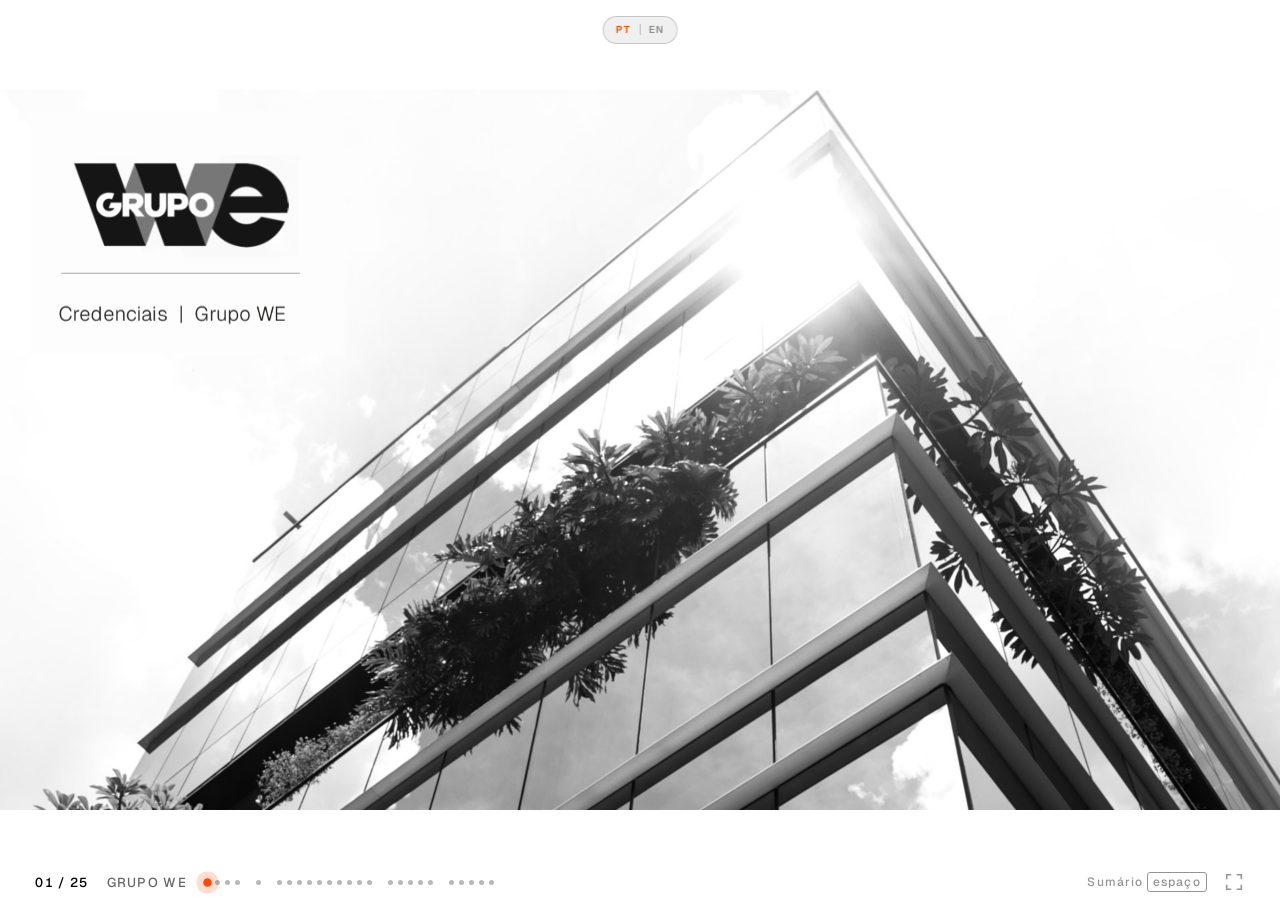
==== index.html @ 8983448e "Corrige o travamento no iPhone: memória de imagem decodificada "Um problema ocorreu repetidamente" é" ====
<!DOCTYPE html>
<html lang="pt-BR">
<head>
<meta charset="utf-8">
<meta name="viewport" content="width=device-width,initial-scale=1">
<title>WT.AG — Credenciais 2026</title>
<meta name="description" content="Credenciais WT.AG 2026 — Social First Agency. Apresentação de slides.">
<link rel="stylesheet" href="css/deck.css?v=126">
</head>
<body>

<div id="viewport">
<div id="fundo" aria-hidden="true"></div>
<div id="stage">

<!-- ══════════════════════════════════════════════════════════════════════════
     ATO 1 · GRUPO WE
     ══════════════════════════════════════════════════════════════════════ -->

<!-- 01 ─ Capa Grupo WE -->
<section class="slide" data-ato="we" data-tom="claro" data-fundo="#FFFFFF" data-titulo="Capa · Grupo WE">
  <div class="abs l-visual" style="inset:0;overflow:hidden" data-enter="iris" data-delay="0">
    <img class="we-foto" src="assets/img/we/we-capa-fachada.jpg" alt="Fachada do edifício do Grupo WE" data-kb data-delay="0">
  </div>
  <div class="abs l-marcas we-capa__logo" data-enter="fade" data-delay="260">
    <img src="assets/logo/grupo-we-claro.png" alt="Grupo WE">
  </div>
  <div class="abs l-marcas we-capa__rule" data-enter="scaleX" data-delay="344"></div>
  <div class="abs l-marcas we-capa__card" data-enter="up" data-delay="403"><span>Credenciais&nbsp;&nbsp;|&nbsp;&nbsp;Grupo WE</span></div>
</section>

<!-- 02 ─ 100% nacional e independente -->
<section class="slide bg-preto sobre-escuro" data-ato="we" data-tom="escuro" data-fundo="#0A0A0A" data-titulo="100% nacional e independente">
  <div class="abs l-visual we-02__foto" data-enter="clip" data-delay="25" data-paralaxe="12">
    <div class="px"><img data-lazy="assets/img/we/we-02-foto.jpg" alt="Fachada em vidro refletindo nuvens"></div>
  </div>
  <div class="l-marcas we-marca" style="left:34px;top:33px;color:rgba(247,249,234,.62)" data-enter="fade" data-delay="101">Grupo WE&nbsp;·&nbsp;2026</div>
  <div class="l-marcas we-marca" style="left:34px;bottom:42px;color:rgba(247,249,234,.5)" data-enter="fade" data-delay="496">Credenciais</div>
  <div class="abs l-chamada we-02__txt blk" style="--x:1059px;--cap:276px;--fs:83px;--lh:1.18" data-stagger="70" data-delay="260">
    <p class="rl-alvo">Somos um dos</p>
    <p class="rl-alvo">maiores grupos</p>
    <p class="rl-alvo">de comunicação</p>
    <p class="rl-alvo is-forte">100% nacional</p>
    <p class="rl-alvo is-forte">e independente.</p>
  </div>
  <div class="l-marcas we-logo-sm" data-enter="fade" data-delay="496"><img data-lazy="assets/logo/grupo-we-negativo.png" alt="Grupo WE"></div>
</section>

<!-- 03 ─ Números do Grupo -->
<section class="slide bg-preto we-03" data-ato="we" data-tom="claro" data-fundo="#FDFDFB" data-titulo="Números do Grupo">
  <img class="we-foto l-fundo" data-lazy="assets/img/we/we-forro-luz.jpg" alt="Forro iluminado do escritório" data-kb data-delay="0">
  <div class="abs l-visual we-faixa" data-enter="clip-up" data-delay="76"></div>

  <!-- bloco 1 · +1.3 BI  (números em bold, corpo reduzido, blocos mais afastados) -->
  <div class="bloco l-apoio" style="left:72px;top:calc(618px - 0.145*90px);font-family:var(--font-sans);font-weight:300;font-size:90px;line-height:1" data-enter="fade" data-delay="294">+</div>
  <div class="bloco l-apoio" style="left:138px;top:calc(590.5px - 0.145*176px);display:flex;align-items:baseline;gap:40px" data-enter="up" data-delay="311">
    <span class="we-num" style="font-family:var(--font-sans);font-weight:700;font-size:176px;line-height:1" data-count-to="1.3" data-count-dec="1" data-count-dur="1100" data-delay="319">0,0</span>
    <span class="we-num" style="font-family:var(--font-sans);font-weight:700;font-size:176px;line-height:1">BI</span>
  </div>
  <div class="bloco l-apoio rot blk" style="--x:76px;--cap:794.5px;--fs:48.8px;--lh:0.94" data-enter="up" data-delay="428">
    em movimentação<br>de <b>mídia*</b>
  </div>
  <div class="bloco l-apoio we-nota" style="left:76px;top:894px" data-enter="fade" data-delay="554">*Fonte: Kantar Ibope</div>

  <div class="abs l-apoio we-div-v" style="left:692px;top:510.9px;height:408px" data-enter="scaleY" data-delay="370"></div>

  <!-- bloco 2 · +450 -->
  <div class="bloco l-apoio" style="left:794px;top:calc(600px - 0.145*176px)" data-enter="up" data-delay="378">
    <span class="we-num" style="font-family:var(--font-sans);font-weight:700;font-size:176px;line-height:1"
          data-count-to="450" data-count-pre="+" data-count-dur="1200" data-delay="386">+0</span>
  </div>
  <div class="bloco l-apoio rot blk" style="--x:798px;--cap:807px;--fs:48px;--lh:1.02" data-enter="up" data-delay="470">
    profissionais<br>integrados
  </div>

  <div class="abs l-apoio we-div-v" style="left:1353px;top:546px;height:408px" data-enter="scaleY" data-delay="420">
  </div>

  <!-- bloco 3 · 5 empresas / +45 clientes -->
  <div class="bloco l-apoio" style="left:1455px;top:calc(609px - 0.145*100px);display:flex;align-items:baseline;gap:24px" data-enter="up" data-delay="454">
    <span class="we-num" style="font-family:var(--font-sans);font-weight:700;font-size:100px;line-height:1" data-count-to="5" data-count-dur="800" data-delay="462">0</span>
    <span class="rot" style="font-size:52px">empresas</span>
  </div>
  <div class="abs l-apoio we-div-h" style="left:1451px;top:737.1px;width:396px" data-enter="scaleX" data-delay="504"></div>
  <div class="bloco l-apoio" style="left:1455px;top:calc(827.5px - 0.145*100px);display:flex;align-items:baseline;gap:16px" data-enter="up" data-delay="529">
    <span style="font-family:var(--font-sans);font-weight:300;font-size:62px;line-height:1;color:#2b2b2b">+</span>
    <span class="we-num" style="font-family:var(--font-sans);font-weight:700;font-size:100px;line-height:1" data-count-to="45" data-count-dur="900" data-delay="538">0</span>
    <span class="rot" style="font-size:52px">clientes</span>
  </div>

  <div class="l-marcas we-marca" style="left:72px;bottom:44px;color:rgba(0,0,0,.55)" data-enter="fade" data-delay="596">Credenciais</div>
  <div class="l-marcas we-marca" style="left:34px;top:33px;color:rgba(247,249,234,.7)" data-enter="fade" data-delay="101">Grupo WE&nbsp;·&nbsp;2026</div>
  <div class="l-marcas we-logo-sm" style="right:62px;bottom:42px" data-enter="fade" data-delay="596"><img data-lazy="assets/logo/grupo-we-claro.png" alt="Grupo WE"></div>
</section>

<!-- 04 ─ Principais Clientes -->
<section data-oculto class="slide bg-preto sobre-escuro" data-ato="we" data-tom="escuro" data-fundo="#050505" data-titulo="Principais Clientes">
  <img class="we-foto l-fundo" data-lazy="assets/img/we/we-lobby.jpg" alt="Lobby com luminárias suspensas" data-kb data-delay="0">
  <div class="abs l-visual we-mural" data-enter="clip-up" data-delay="67"></div>
  <div class="we-04__head l-apoio" data-enter="fade" data-delay="235"><span>Principais Clientes</span></div>
  <div class="we-04__rule l-apoio" style="left:586px;width:238px" data-enter="scaleX" data-delay="269"></div>
  <div class="we-04__rule l-apoio" style="left:1094px;width:238px" data-enter="scaleX" data-delay="269"></div>

  <div class="abs l-apoio" style="left:0;top:0;width:1920px;height:1080px;--realce:1.14;--recuo:.93" data-stagger="42" data-delay="311" data-foco>
    <div data-foco-item class="we-logo-cli" style="left:122.5px;top:587.0px;width:144px;height:102px"><img data-lazy="assets/img/logos-we/byd.png" alt="BYD"></div>
    <div data-foco-item class="we-logo-cli" style="left:328.5px;top:587.5px;width:136px;height:102px"><img data-lazy="assets/img/logos-we/cacau-show.png" alt="Cacau Show"></div>
    <div data-foco-item class="we-logo-cli" style="left:527.6px;top:587.5px;width:112px;height:102px"><img data-lazy="assets/img/logos-we/ems.png" alt="EMS"></div>
    <div data-foco-item class="we-logo-cli" style="left:702.6px;top:585.0px;width:182px;height:102px"><img data-lazy="assets/img/logos-we/shopee.png" alt="Shopee"></div>
    <div data-foco-item class="we-logo-cli" style="left:947.7px;top:580.0px;width:220px;height:102px"><img data-lazy="assets/img/logos-we/cinemark.png" alt="Cinemark"></div>
    <div data-foco-item class="we-logo-cli" style="left:1240.7px;top:616.8px;width:97.7px;height:52.0px"><img data-lazy="assets/img/logos-we/keeta.png" alt="Keeta"></div>
    <div data-foco-item class="we-logo-cli" style="left:1410.5px;top:585.0px;width:142px;height:102px"><img data-lazy="assets/img/logos-we/haier.png" alt="Haier"></div>
    <div data-foco-item class="we-logo-cli" style="left:1614.5px;top:574.0px;width:182px;height:102px"><img data-lazy="assets/img/logos-we/magalu.png" alt="Magalu"></div>
    <div data-foco-item class="we-logo-cli" style="left:108.5px;top:735.1px;width:234px;height:92px"><img data-lazy="assets/img/logos-we/denza.png" alt="Denza"></div>
    <div data-foco-item class="we-logo-cli" style="left:406.3px;top:735.9px;width:136px;height:92px"><img data-lazy="assets/img/logos-we/novibet.png" alt="Novibet"></div>
    <div data-foco-item class="we-logo-cli" style="left:604.1px;top:736.1px;width:158px;height:92px"><img data-lazy="assets/img/logos-we/o-boticario.png" alt="O Boticário"></div>
    <div data-foco-item class="we-logo-cli" style="left:826.4px;top:740.6px;width:124px;height:92px"><img data-lazy="assets/img/logos-we/eudora.png" alt="Eudora"></div>
    <div data-foco-item class="we-logo-cli" style="left:1013.1px;top:734.1px;width:218px;height:92px"><img data-lazy="assets/img/logos-we/qi-tech.png" alt="QI Tech"></div>
    <div data-foco-item class="we-logo-cli" style="left:1294.4px;top:742.1px;width:136px;height:92px"><img data-lazy="assets/img/logos-we/jovi.png" alt="JOVI"></div>
    <div data-foco-item class="we-logo-cli" style="left:1492.7px;top:740.9px;width:146px;height:92px"><img data-lazy="assets/img/logos-we/grupo-petropolis.png" alt="Grupo Petrópolis"></div>
    <div data-foco-item class="we-logo-cli" style="left:1700.5px;top:739.9px;width:110px;height:92px"><img data-lazy="assets/img/logos-we/bridgestone.png" alt="Bridgestone"></div>
    <div data-foco-item class="we-logo-cli" style="left:106.2px;top:866.0px;width:174px;height:92px"><img data-lazy="assets/img/logos-we/sao-judas.png" alt="São Judas"></div>
    <div data-foco-item class="we-logo-cli" style="left:341.3px;top:867.5px;width:176px;height:92px"><img data-lazy="assets/img/logos-we/inspirali.png" alt="Inspirali"></div>
    <div data-foco-item class="we-logo-cli" style="left:575.4px;top:865.0px;width:168px;height:92px"><img data-lazy="assets/img/logos-we/smart-fit.png" alt="Smart Fit"></div>
    <div data-foco-item class="we-logo-cli" style="left:802.9px;top:867.2px;width:102px;height:92px"><img data-lazy="assets/img/logos-we/mcdonalds.png" alt="McDonald's"></div>
    <div data-foco-item class="we-logo-cli" style="left:965.0px;top:868.2px;width:158px;height:92px"><img data-lazy="assets/img/logos-we/midway.png" alt="Midway"></div>
    <div data-foco-item class="we-logo-cli" style="left:1182.6px;top:866.0px;width:76px;height:92px"><img data-lazy="assets/img/logos-we/sbt.png" alt="SBT"></div>
    <div data-foco-item class="we-logo-cli" style="left:1319.6px;top:866.0px;width:132px;height:92px"><img data-lazy="assets/img/logos-we/vbet.png" alt="vbet"></div>
    <div data-foco-item class="we-logo-cli" style="left:1513.2px;top:863.0px;width:158px;height:92px"><img data-lazy="assets/img/logos-we/brasilux.png" alt="Brasilux"></div>
    <div data-foco-item class="we-logo-cli" style="left:1734.2px;top:867.8px;width:80px;height:92px"><img data-lazy="assets/img/logos-we/calvin-klein.png" alt="Calvin Klein"></div>
  </div>

  <div class="l-marcas we-marca" style="left:34px;top:33px;color:rgba(247,249,234,.7)" data-enter="fade" data-delay="101">Grupo WE&nbsp;·&nbsp;2026</div>
  <div class="l-marcas we-marca" style="left:74px;bottom:50px;color:rgba(247,249,234,.55)" data-enter="fade" data-delay="630">Credenciais</div>
  <div class="l-marcas we-logo-sm" style="right:60px;bottom:44px;width:62px;height:26px" data-enter="fade" data-delay="630"><img data-lazy="assets/logo/grupo-we-negativo.png" alt="Grupo WE"></div>
</section>

<!-- 05 ─ Hub de Soluções -->
<section class="slide bg-preto sobre-escuro" data-ato="we" data-tom="escuro" data-fundo="#000000" data-titulo="Hub de Soluções">
  <div class="abs l-fundo" style="inset:0;overflow:hidden">
    <img class="we-foto we-hub-art" data-lazy="assets/img/we/we-hub-radial.png" alt="Diagrama radial das soluções do Grupo WE" data-enter="fade" data-delay="0">
  </div>
  <div class="abs l-visual we-05__col" data-enter="clip-up" data-delay="109"></div>
  <div class="abs l-chamada" style="left:0;top:0;width:1920px;height:1080px" data-stagger="80" data-delay="235">
    <div class="we-05__col_t t rl-alvo" data-enter="up" style="position:absolute;left:125.7px;top:calc(303px - 0.145*44.3px);font-family:var(--font-sans);font-weight:500;font-size:44.3px;line-height:1;color:#fff">Somos um hub</div>
    <div class="rl-alvo" data-enter="up" style="position:absolute;left:125.7px;top:calc(361px - 0.145*44.3px);font-family:var(--font-sans);font-weight:500;font-size:44.3px;line-height:1;color:#fff">de soluções</div>
    <div class="rl-alvo" data-enter="up" style="position:absolute;left:125.7px;top:calc(420px - 0.145*44.3px);font-family:var(--font-sans);font-weight:500;font-size:44.3px;line-height:1;color:#fff">de comunicação.</div>
  </div>
  <div class="abs l-apoio" style="left:122px;top:502px;width:310px;height:1.2px;background:rgba(255,255,255,.3);transform-origin:left" data-enter="scaleX" data-delay="344"></div>
  <div class="abs l-apoio" style="left:128px;top:calc(551px - 0.145*24px);font-family:var(--font-sans);font-weight:300;font-size:24px;line-height:1.33;color:rgba(255,255,255,.86)" data-enter="up" data-delay="378">
    Não importa o porte,<br>o desafio ou o momento<br>– temos a solução certa<br>para cada cliente.
  </div>
  <div class="abs l-apoio" style="left:128px;top:calc(713px - 0.145*22px);font-family:var(--font-sans);font-weight:300;font-size:22px;line-height:1.36;color:rgba(255,255,255,.86)" data-enter="up" data-delay="428">
    Para cada tamanho, um modelo.<br>Para cada desafio, uma resposta.
  </div>
  <div class="l-marcas we-marca" style="left:34px;top:33px;color:rgba(247,249,234,.7)" data-enter="fade" data-delay="101">Grupo WE&nbsp;·&nbsp;2026</div>
  <div class="l-marcas we-marca" style="left:34px;bottom:42px;color:rgba(247,249,234,.55)" data-enter="fade" data-delay="496">Credenciais</div>
  <div class="l-marcas we-logo-sm" style="right:60px;bottom:42px" data-enter="fade" data-delay="496"><img data-lazy="assets/logo/grupo-we-negativo.png" alt="Grupo WE"></div>
</section>

<!-- ══════════════════════════════════════════════════════════════════════════
     ATO 2 · TRANSIÇÃO
     ══════════════════════════════════════════════════════════════════════ -->

<!-- 06 ─ Abertura WT.AG · wordmark em loop (roleta → logotipo → loop) -->
<section class="slide s06" data-ato="trans" data-tom="escuro" data-titulo="Abertura WT.AG" data-wordmark-loop="1">
  <div class="s06__word" aria-label="WT.AG"><span class="s06__wt">WT.</span><span class="s06__var"></span></div>
  <!-- Logotipo oficial em vetor, em três faixas que sobem em cascata.
       Cada faixa é um SVG SEPARADO com o MESMO viewBox do logotipo completo,
       contendo só os seus glifos (WT. / A / G). Assim não existe nenhum corte
       vertical: antes, as faixas eram recortes com clip-path de uma única
       imagem e o corte caía dentro da tinta (a barra do T avança até x=319,23 e
       o pé do A começa em x=317,02), o que produzia o vazamento e o "pulo" nas
       laterais das letras. Sem recorte, não há emenda nem antialiasing na borda. -->
  <div class="s06__logo" role="img" aria-label="WT.AG">
    <img class="lgc" style="--d:0ms"   src="assets/logo/wtag-branco-g1.svg" alt="">
    <img class="lgc" style="--d:110ms" src="assets/logo/wtag-branco-g2.svg" alt="">
    <img class="lgc" style="--d:220ms" src="assets/logo/wtag-branco-g3.svg" alt="">
  </div>
  <div class="s06__desc" data-enter="fade" data-delay="50">Transformamos marcas<br>em protagonistas<br>da cultura digital</div>
</section>

<!-- ══════════════════════════════════════════════════════════════════════════
     ATO 3 · WT.AG · SOCIAL FIRST AGENCY
     ══════════════════════════════════════════════════════════════════════ -->

<!-- 07 ─ Social First Agency -->
<section class="slide bg-laranja sobre-laranja" data-ato="wtag" data-tom="laranja" data-titulo="Social First Agency">
  <!-- Marcação 2 da revisão · remontado fiel ao print de referência.
       Mudou a quebra: era SOCIAL / FIRST / AGENCY em três linhas alinhadas à
       esquerda; virou "SOCIAL FIRST" numa linha só, ocupando a largura inteira,
       e "AGENCY" na segunda, recuada.

       O corpo (423px) não foi estimado a olho: é o que faz "SOCIAL FIRST" medir
       exatamente 1824px (de x=48 a x=1872), a única âncora inequívoca do print.
       Medido na métrica da fonte — "SOCIAL FIRST" ocupa 4,313× o corpo. Daí sai
       altura de maiúscula 300 e AGENCY com 1089 de largura.
       Fecho de AGENCY em x=1490, encostando no texto de apoio (1493), como no
       print. Vertical: 44→344 e 372→672, entrelinha de 28px.
       Traçado reforçado por escada--forte (0,018em = 7,6px neste corpo). -->
  <div class="escada display escada--forte l-chamada" data-stagger="90" data-delay="134">
    <span class="ln" style="--x:48px;--cap:44px;--fs:423px;color:var(--preto-wt)">SOCIAL FIRST</span>
    <span class="ln" style="--x:401px;--cap:372px;--fs:423px;color:var(--preto-wt)">AGENCY</span>
  </div>
  <div class="abs l-apoio s07__desc blk" style="--x:1493px;--cap:600px;--fs:20.5px;--lh:1.27" data-enter="kicker" data-delay="319">TRANSFORMANDO MARCAS<br>EM PROTAGONISTAS DA<br>CULTURA DIGITAL</div>
  <div class="marca marca--bl marca--sm l-marcas" data-enter="fade" data-delay="50">Credenciais</div>
  <!-- no print o "2026" está centrado no rodapé, não junto do logo -->
  <div class="marca l-marcas marca--sm" style="left:50%;transform:translateX(-50%);bottom:35.8px" data-enter="fade" data-delay="50">2026</div>
  <div class="marca-logo l-marcas" data-enter="fade" data-delay="76"><img src="assets/logo/wtag-preto.svg" alt="WT.AG"></div>
</section>

<!-- 08 ─ O Consumidor Mudou -->
<section class="slide bg-preto sobre-escuro" data-ato="wtag" data-tom="escuro" data-titulo="O Consumidor Mudou">
  <div class="marca marca--tl l-marcas" data-enter="fade" data-delay="0">Credenciais</div>
  <div class="marca marca--tr l-marcas" data-enter="fade" data-delay="0">2026</div>

  <div class="abs l-visual s08__foto" data-enter="clip" data-delay="92" data-paralaxe="14">
    <div class="px"><img data-lazy="assets/img/s08-galeria.jpg" alt="Pessoa em movimento numa galeria de arte" data-kb data-delay="92"></div>
  </div>
  <div class="abs l-kicker s08__kicker blk" style="--x:187.4px;--cap:138.5px;--fs:55px;--lh:1.218" data-enter="kicker" data-delay="378">PORQUE<br>EXISTIMOS?</div>

  <div class="escada sans l-chamada" data-stagger="70" data-delay="454">
    <span class="ln" data-en-txt="THE CON" data-en-x="928.7px" data-en-fs="151.0px" style="--x:928.7px;--cap:488px;--fs:151px">O CON</span>
    <span class="ln" data-en-txt="SUMER" data-en-x="1045.2px" data-en-fs="151.0px" style="--x:1045.2px;--cap:608.5px;--fs:151px">SUMIDOR</span>
    <span class="ln" data-en-txt="CHANGED" data-en-x="929.0px" data-en-fs="151.0px" style="--x:929px;--cap:734px;--fs:151px">MUDOU</span>
  </div>

  <div class="abs l-apoio" style="left:0;top:0;width:1920px;height:1080px" data-stagger="90" data-delay="655">
    <div class="rodape-rot" data-enter="up" style="left:191.9px">Velocidade</div>
    <div class="rodape-div" data-enter="scaleY" style="left:573.8px"></div>
    <div class="rodape-rot" data-enter="up" style="left:796px">Influência Social</div>
    <div class="rodape-div" data-enter="scaleY" style="left:1328.5px"></div>
    <div class="rodape-rot" data-enter="up" style="left:1498px">Cultura Digital</div>
  </div>
  <div class="marca-logo l-marcas" data-enter="fade" data-delay="756"><img src="assets/logo/wtag-branco.svg" alt="WT.AG"></div>
</section>

<!-- 09 ─ As Marcas Precisam Ser -->
<section class="slide bg-preto sobre-escuro" data-ato="wtag" data-tom="escuro" data-titulo="As Marcas Precisam Ser">
  <div class="marca marca--tl l-marcas" data-enter="fade" data-delay="0">Credenciais</div>
  <div class="marca marca--tr l-marcas" data-enter="fade" data-delay="0">2026</div>

  <div class="degrade l-visual s09__grad" data-enter="clip-up" data-delay="84">
    <img class="degrade__base" data-lazy="assets/img/s09-degrade-organico.jpg" alt="">
    <div class="degrade__blob"></div>
    <div class="degrade__blob degrade__blob--b"></div>
  </div>

  <div class="escada sans l-chamada" data-stagger="72" data-delay="344">
    <span class="ln" data-en-txt="BRANDS" data-en-x="153.9px" data-en-fs="178.0px" style="--x:153.9px;--cap:297px;--fs:178px">AS</span>
    <span class="ln" data-en-txt="NEED" data-en-x="154.0px" data-en-fs="178.0px" style="--x:154px;--cap:443px;--fs:178px">MARCAS</span>
    <span class="ln" data-en-txt="TO" data-en-x="154.0px" data-en-fs="178.0px" style="--x:154px;--cap:588.5px;--fs:178px">PRECISAM</span>
    <span class="ln" data-en-txt="BE" data-en-x="385.0px" data-en-fs="178.0px" style="--x:760.7px;--cap:734px;--fs:178px">SER</span>
  </div>

  <div class="abs l-apoio s09__lista" style="left:0;top:0;width:1920px;height:1080px" data-stagger="90" data-delay="596">
    <div class="blk" data-enter="up" style="--x:1435.1px;--cap:769.5px;--fs:42px;--lh:1">Relevantes</div>
    <div class="s09__rule" data-enter="scaleX" style="top:815.1px"></div>
    <div class="blk" data-enter="up" style="--x:1435.1px;--cap:829.5px;--fs:42px;--lh:1">Ágeis</div>
    <div class="s09__rule" data-enter="scaleX" style="top:875.4px"></div>
    <div class="blk" data-enter="up" style="--x:1435.1px;--cap:888.5px;--fs:42px;--lh:1">Conectadas</div>
  </div>
  <div class="marca-logo l-marcas" data-enter="fade" data-delay="714"><img src="assets/logo/wtag-branco.svg" alt="WT.AG"></div>
</section>

<!-- 10 ─ Unir Criatividade, Dados e Influência -->
<section class="slide bg-laranja sobre-laranja" data-ato="wtag" data-tom="laranja" data-titulo="Unir Criatividade, Dados e Influência">
  <div class="marca marca--tl l-marcas" data-enter="fade" data-delay="0">Credenciais</div>
  <div class="marca marca--tr l-marcas" data-enter="fade" data-delay="0">2026</div>
  <div class="abs l-kicker s10__kicker blk blk--nowrap" style="--x:186px;--cap:148.5px;--fs:30px;--lh:1" data-enter="kicker" data-delay="109">Nosso papel:</div>

  <!-- Ao remover a foto (A3) ficou à vista o mesmo defeito do slide 07: em 308px a
       linha "INFLUÊNCIA" descia até y=1057, por cima do rodapé (que começa em
       1011). Agora 274px ocupando 72→987.
       As entrelinhas não são iguais de propósito: o circunflexo do "Ê" sobe
       0,179em acima da altura de maiúscula (medido na fonte, não estimado), então
       a entrelinha antes de INFLUÊNCIA é 0,24em (65,8px) e as outras 0,13em
       (35,6px) — sobram 17px entre o acento e o "DADOS E". Era esse o motivo do
       69px solto que existia no original.
       escada--forte para casar o peso com o slide 07. -->
  <div class="escada display escada--forte l-chamada" data-stagger="80" data-delay="176">
    <span class="ln" data-en-txt="UNITING" data-en-x="372.0px" data-en-fs="274.0px" style="--x:423.9px;--cap:72px;--fs:274px;color:var(--preto-wt)">UNIR</span>
    <span class="ln" data-en-txt="CREATIVITY," data-en-x="292.2px" data-en-fs="274.0px" style="--x:206.8px;--cap:302.1px;--fs:274px;color:var(--preto-wt)">CRIATIVIDADE</span>
    <span class="ln" data-en-txt="DATA AND" data-en-x="141.9px" data-en-fs="274.0px" style="--x:185.6px;--cap:532.2px;--fs:274px;color:var(--preto-wt)">DADOS E</span>
    <span class="ln" data-en-txt="INFLUENCE" data-en-x="356.7px" data-en-fs="274.0px" style="--x:321.1px;--cap:792.5px;--fs:274px;color:var(--preto-wt)">INFLUÊNCIA</span>
  </div>

  <!-- A3 · foto removida (ajuste V2 — PDF p2): o slide fica só tipografia sobre laranja -->
  <div class="marca l-marcas marca--sm" style="left:35.4px;bottom:35.8px" data-enter="fade" data-delay="0">Credenciais</div>
  <div class="marca-logo l-marcas" data-enter="fade" data-delay="521"><img src="assets/logo/wtag-preto.svg" alt="WT.AG"></div>
</section>

<!-- 11 ─ Metodologia Social Branding -->
<!-- Layout 11-B · 100% centralizado.
     Histórico: a marcação 15 ("deixe 100% centralizado") foi feita sobre a
     variante 11-B no arquivo de revisão. O "parece bagunçado" que vinha depois
     era sobre a MISTURA que eu havia posto no deck — lettering centralizado com
     o apoio jogado em x920, assimétrico — e não sobre o 11-B.
     Esta versão não tem foto: a 11-B que foi aprovada era lettering centrado +
     apoio centrado abaixo. Se a foto tiver de voltar, o vão livre é 838→876.
     As alternativas C, D, E e F seguem no index_review.html. -->
<section class="slide bg-creme sobre-claro" data-ato="wtag" data-tom="claro" data-titulo="Metodologia Social Branding">
  <div class="marca marca--tl l-marcas" data-enter="fade" data-delay="0">Credenciais</div>
  <div class="marca marca--tr l-marcas" data-enter="fade" data-delay="0">2026</div>

  <!-- A19 · escolhido na revisão de 12/08 (marcações 16 e 21): a variante 11-D
       passa a ser o slide oficial.

       A causa da bagunça é o número de linhas: quatro linhas de larguras muito
       diferentes criam um rag irregular. Aqui a frase quebra em DUAS, e o corpo
       (205,2px) é o que faz a linha longa medir exatamente 1776 — de margem a
       margem, 72 de cada lado. O corpo saiu da métrica, não do olho: a fonte
       mede 8,653px de largura por px de corpo nessa frase, então 1776/8,653.
       Em 207 (como estava na variante) a linha media 1791 e furava a margem
       direita em 12px.
       Com o bloco de texto resolvido em cima, a foto ganha uma faixa larga própria
       embaixo, atravessando o slide, sem disputar lugar com letra nenhuma. -->
  <div class="escada display escada--forte l-chamada" data-stagger="90" data-delay="101">
    <span class="ln" data-en-txt="WITH OUR SOCIAL BRANDING" data-en-x="72.0px" data-en-fs="193.0px" style="--x:72px;--cap:150px;--fs:205.2px;color:var(--preto-wt)">COM NOSSA METODOLOGIA</span>
    <span class="ln" data-en-txt="METHODOLOGY" data-en-x="72.0px" data-en-fs="193.0px" data-en-cap="319.3px" style="--x:72px;--cap:330px;--fs:205.2px;color:var(--preto-wt)">SOCIAL BRANDING</span>
  </div>

  <!-- faixa de foto: 72→1848 · y 540→860 -->
  <div class="abs s11__foto" data-enter="pop" data-delay="370" data-paralaxe="12"
       style="left:72px;top:540px;width:1776px;height:320px">
      <div class="px"><img data-lazy="assets/img/s11-brainstorm.jpg" alt="Sessão de brainstorm com post-its" data-kb data-delay="370"></div>
  </div>

  <div class="abs l-apoio blk" style="--x:72px;--cap:920px;--fs:19.3px;--lh:1.42;width:1100px;
       font-family:var(--font-sans);font-weight:400;letter-spacing:.02em;
       text-transform:uppercase;color:var(--preto-wt);text-wrap:balance"
       data-enter="up" data-delay="470">Conectamos marcas, pessoas e cultura através de um <i>framework</i> em 8 etapas que gera resultados consistentes numa comunicação 360º que inicia pelas redes sociais.</div>
  <div class="marca-logo l-marcas" data-enter="fade" data-delay="546"><img src="assets/logo/wtag-preto.svg" alt="WT.AG"></div>
</section>

<!-- 12 ─ Framework em 8 Etapas -->
<section class="slide bg-creme sobre-claro" data-ato="wtag" data-tom="claro" data-titulo="Framework em 8 Etapas">
  <div class="marca marca--tl l-marcas" data-enter="fade" data-delay="0">Credenciais</div>
  <div class="marca marca--tr l-marcas" data-enter="fade" data-delay="0">2026</div>

  <div class="abs l-apoio" style="left:0;top:0;width:1920px;height:1080px" data-stagger="66" data-delay="92" data-foco>
    <div data-foco-item class="fw-card fw-card--preto fw-card--base" data-enter="pop" style="left:42.4px;top:101.4px">
      <div class="fw-card__win"><img data-lazy="assets/img/framework/etapa-01.jpg" alt=""></div>
      <div class="fw-card__body"><span class="fw-card__n">01</span><span class="fw-card__lb">Definição de<br>objetivos<br>estratégicos</span></div>
    </div>
    <div data-foco-item class="fw-card fw-card--laranja" data-enter="pop" style="left:510px;top:101.4px">
      <div class="fw-card__win"><img data-lazy="assets/img/framework/etapa-02.jpg" alt=""></div>
      <div class="fw-card__body"><span class="fw-card__n">02</span><span class="fw-card__lb">Seleção de<br>players<br>analisados</span></div>
    </div>
    <div data-foco-item class="fw-card fw-card--preto fw-card--base" data-enter="pop" style="left:977.6px;top:101.4px">
      <div class="fw-card__win"><img data-lazy="assets/img/framework/etapa-03.jpg" alt=""></div>
      <div class="fw-card__body"><span class="fw-card__n">03</span><span class="fw-card__lb">Definição de<br>redes a serem<br>analisadas</span></div>
    </div>
    <div data-foco-item class="fw-card fw-card--sage" data-enter="pop" style="left:1445.2px;top:101.4px">
      <div class="fw-card__win"><img data-lazy="assets/img/framework/etapa-04.jpg" alt=""></div>
      <div class="fw-card__body"><span class="fw-card__n">04</span><span class="fw-card__lb">Coleta de<br>dados em redes<br>sociais</span></div>
    </div>
    <div data-foco-item class="fw-card fw-card--laranja" data-enter="pop" style="left:37.8px;top:550px">
      <div class="fw-card__win"><img data-lazy="assets/img/framework/etapa-05.jpg" alt=""></div>
      <div class="fw-card__body"><span class="fw-card__n">05</span><span class="fw-card__lb">Análise<br>via IA</span></div>
    </div>
    <div data-foco-item class="fw-card fw-card--sage fw-card--base" data-enter="pop" style="left:510px;top:550px">
      <div class="fw-card__win"><img data-lazy="assets/img/framework/etapa-06.jpg" alt=""></div>
      <div class="fw-card__body"><span class="fw-card__n">06</span><span class="fw-card__lb">Modelagem via<br>I.A de territórios<br>e outros<br>formatos de<br>análise</span></div>
    </div>
    <div data-foco-item class="fw-card fw-card--preto" data-enter="pop" style="left:982.2px;top:550px">
      <div class="fw-card__win"><img data-lazy="assets/img/framework/etapa-07.jpg" alt=""></div>
      <div class="fw-card__body"><span class="fw-card__n">07</span><span class="fw-card__lb">Criação via I.A<br>de personas<br>(cenário atual).</span></div>
    </div>
    <div data-foco-item class="fw-card fw-card--laranja" data-enter="pop" style="left:1445.2px;top:550px">
      <div class="fw-card__win"><img data-lazy="assets/img/framework/etapa-08.jpg" alt=""></div>
      <div class="fw-card__body"><span class="fw-card__n">08</span><span class="fw-card__lb">Ajustes,<br>calibragens e<br>recomendações</span></div>
    </div>
  </div>
  <div class="marca-logo l-marcas" data-enter="fade" data-delay="378"><img src="assets/logo/wtag-preto.svg" alt="WT.AG"></div>
</section>

<!-- 13 ─ Persona e Matriz de Canais -->
<section class="slide bg-creme sobre-claro p13" data-ato="wtag" data-tom="claro" data-titulo="Persona e Matriz de Canais">
  <div class="marca marca--tl l-marcas" data-enter="fade" data-delay="0">Credenciais</div>
  <div class="marca marca--tr l-marcas" data-enter="fade" data-delay="0">2026</div>

  <!-- metade superior -->
  <div class="abs l-apoio" style="left:0;top:0;width:1920px;height:1080px" data-stagger="110" data-delay="84">
    <div data-enter="up" style="position:absolute;left:0;top:0;width:1920px;height:1080px">
      <div class="barra" style="left:37.8px;top:60.6px;width:740.1px;height:55.4px">Propósitos</div>
      <div class="pilula" style="left:37.8px;top:133px;width:234.6px;height:82.8px">Melhorar a Vida<br>das Pessoas</div>
      <div class="pilula" style="left:290.5px;top:133px;width:234.6px;height:82.8px">Criar Experiências<br>Inesquecíveis</div>
      <div class="pilula" style="left:543.2px;top:133px;width:234.6px;height:82.8px">Gerar Desejo e<br>Pertencimento</div>
      <div class="barra" style="left:37.8px;top:229.4px;width:740.1px;height:55.4px">Personalidade</div>
      <div class="pilula" style="left:37.8px;top:302.2px;width:234.6px;height:50.1px">Encantador</div>
      <div class="pilula" style="left:290.5px;top:302.2px;width:234.6px;height:50.1px">Inteligente</div>
      <div class="pilula" style="left:543.2px;top:302.2px;width:234.6px;height:50.1px">Inovador</div>
      <div class="barra" style="left:37.9px;top:366.4px;width:740.1px;height:55.4px">Tom</div>
      <div class="pilula" style="left:37.9px;top:437.8px;width:234.6px;height:50.1px">Casual</div>
      <div class="pilula" style="left:290.6px;top:437.8px;width:234.6px;height:50.1px">Cool</div>
      <div class="pilula" style="left:543.2px;top:439.2px;width:234.6px;height:50.1px">Sensível</div>
      <div class="barra" style="left:37.8px;top:506.8px;width:740.1px;height:55.4px">Emojis essenciais</div>
      <div class="painel" style="left:37.8px;top:573.5px;width:740.1px;height:112.4px">
        <div class="emojis" style="left:0;top:0;height:112.4px">🛍️ ✨ 👗 👜 🍀 😍 🥂 🍝 📸 🎶 📲 🗓️ 🎁 💚 ⚡ 📍 🔗</div>
      </div>
    </div>
    <div data-enter="up" style="position:absolute;left:0;top:0;width:1920px;height:1080px">
      <div class="barra" style="left:785.2px;top:60.6px;width:593.1px;height:55.4px">Territórios Instagram</div>
      <div class="painel" style="left:785.2px;top:129.1px;width:593.1px;height:556.8px">
        <img data-lazy="assets/img/s13-radar.png" alt="Gráfico radar de territórios no Instagram" style="object-fit:contain;padding:18px">
      </div>
    </div>
    <div data-enter="up" style="position:absolute;left:0;top:0;width:1920px;height:1080px">
      <div class="barra" style="left:1392.6px;top:60.6px;width:489.5px;height:55.4px">Persona</div>
      <div class="painel" style="left:1392.7px;top:126.7px;width:489.5px;height:556.8px">
        <img data-lazy="assets/img/s13-persona-beatriz.jpg" alt="Beatriz, 32 anos, persona da marca">
      </div>
      <div class="legenda" style="left:1406.9px;top:564.5px;width:270px;height:103.4px">Beatriz, 32,<br>comunicação / criativa /<br>multitarefas</div>
    </div>
  </div>

  <!-- matriz de canais -->
  <div class="abs l-apoio" style="left:0;top:0;width:1920px;height:1080px" data-stagger="150" data-delay="294">
    <!-- cabeçalho -->
    <div data-enter="up" style="position:absolute;left:0;top:0;width:1920px;height:1080px">
      <div class="barra" style="left:37.8px;top:705.9px;width:95.2px;height:76.4px">Canal</div>
      <div class="barra" style="left:144.3px;top:705.9px;width:98.7px;height:76.4px">Prior.</div>
      <div class="barra" style="left:255.1px;top:705.9px;width:252.8px;height:76.4px">Objetivo / Papel</div>
      <div class="barra" style="left:520px;top:705.7px;width:109.7px;height:76.4px">Público</div>
      <div class="barra" style="left:642.6px;top:705.7px;width:973.9px;height:76.4px">Territórios</div>
      <div class="barra" style="left:1629.4px;top:706.7px;width:252.8px;height:76.4px">KPI prioritário</div>
    </div>
    <!-- linha Instagram -->
    <div data-enter="up" style="position:absolute;left:0;top:0;width:1920px;height:1080px">
      <div class="cel cel--icon" style="left:37.8px;top:802.3px;width:95.2px;height:103.4px"><img data-lazy="assets/img/s13-icon-instagram.png" alt="Instagram"></div>
      <div class="cel" style="left:144.3px;top:802.3px;width:98.7px;height:103.4px">Alta</div>
      <div class="cel" style="left:255.1px;top:802.3px;width:252.8px;height:103.4px">Engajamento e Inspiração<br>o lifestyle ganha forma em<br>imagens, experiências e<br>histórias</div>
      <div class="cel" style="left:520px;top:802.3px;width:109.7px;height:103.4px">25-34</div>
      <div class="terr" style="left:642.2px;top:801.9px;width:184.7px;height:103.4px"><span>Moda &amp; Estilo de Vida</span><b data-count-to="35" data-count-pos="%" data-count-dur="600" data-delay="462">0%</b></div>
      <div class="terr" style="left:838.5px;top:800px;width:184.7px;height:103.4px"><span>Gastronomia Gourmet</span><b data-count-to="25" data-count-pos="%" data-count-dur="600" data-delay="487">0%</b></div>
      <div class="terr" style="left:1039.5px;top:801.9px;width:184.7px;height:103.4px"><span>Entretenimento &amp; Cultura</span><b data-count-to="15" data-count-pos="%" data-count-dur="600" data-delay="512">0%</b></div>
      <div class="terr" style="left:1238.7px;top:801.9px;width:184.7px;height:103.4px"><span>Facilidades &amp; Serviços</span><b data-count-to="15" data-count-pos="%" data-count-dur="600" data-delay="538">0%</b></div>
      <div class="terr" style="left:1431.4px;top:801.9px;width:184.7px;height:103.4px"><span>Institucional &amp; Propósito</span><b data-count-to="10" data-count-pos="%" data-count-dur="600" data-delay="563">0%</b></div>
      <div class="kpi kpi--on" style="left:1629.4px;top:800px;width:252.8px;height:31.9px">Engajamento</div>
      <div class="kpi" style="left:1629.4px;top:835.8px;width:252.8px;height:31.9px">Interação</div>
      <div class="kpi" style="left:1629.4px;top:871.5px;width:252.8px;height:31.9px">Compartilhamento</div>
    </div>
    <!-- linha TikTok -->
    <div data-enter="up" style="position:absolute;left:0;top:0;width:1920px;height:1080px">
      <div class="cel cel--icon" style="left:37.8px;top:914.7px;width:95.2px;height:103.4px"><img data-lazy="assets/img/s13-icon-tiktok.png" alt="TikTok"></div>
      <div class="cel" style="left:144.3px;top:914.7px;width:98.7px;height:103.4px">Alta</div>
      <div class="cel" style="left:255.1px;top:914.7px;width:252.8px;height:103.4px">Awareness<br>para aproximação com<br>públicos mais jovens</div>
      <div class="cel" style="left:520px;top:914.7px;width:109.7px;height:103.4px">16-24</div>
      <div class="terr" style="left:642.6px;top:915.9px;width:184.7px;height:103.4px"><span>Moda &amp; Estilo de Vida</span><b data-count-to="30" data-count-pos="%" data-count-dur="600" data-delay="588">0%</b></div>
      <div class="terr" style="left:838.9px;top:914.1px;width:184.7px;height:103.4px"><span>Gastronomia Gourmet</span><b data-count-to="30" data-count-pos="%" data-count-dur="600" data-delay="605">0%</b></div>
      <div class="terr" style="left:1039.9px;top:915.9px;width:184.7px;height:103.4px"><span>Entretenimento &amp; Cultura</span><b data-count-to="25" data-count-pos="%" data-count-dur="600" data-delay="622">0%</b></div>
      <div class="terr" style="left:1239.2px;top:915.9px;width:184.7px;height:103.4px"><span>Facilidades &amp; Serviços</span><b data-count-to="10" data-count-pos="%" data-count-dur="600" data-delay="638">0%</b></div>
      <div class="terr" style="left:1431.8px;top:915.9px;width:184.7px;height:103.4px"><span>Institucional &amp; Propósito</span><b data-count-to="5" data-count-pos="%" data-count-dur="600" data-delay="655">0%</b></div>
      <div class="kpi kpi--on" style="left:1629.4px;top:915.9px;width:252.8px;height:31.9px">Retenção</div>
      <div class="kpi" style="left:1629.4px;top:951.7px;width:252.8px;height:31.9px">Alcance</div>
      <div class="kpi" style="left:1629.4px;top:987.4px;width:252.8px;height:31.9px">Viralização</div>
    </div>
  </div>
</section>

<!-- 14 ─ Showreel WT.AG -->
<section class="slide s14" data-ato="wtag" data-tom="escuro" data-titulo="Showreel WT.AG">
  <div class="abs" style="inset:0" data-enter="fade" data-delay="0">
    <video class="s14__video" src="assets/video/showreel-wtag.mp4" poster="assets/img/poster-showreel.jpg"
           preload="metadata" playsinline></video>
    <button class="play-btn" type="button" aria-label="Reproduzir showreel"></button>
  </div>
  <div class="s14__legenda" data-enter="fade" data-delay="210">Showreel WT.AG · 2026 &nbsp;·&nbsp; clique para reproduzir &nbsp;·&nbsp; F para tela cheia</div>
</section>

<!-- 15 ─ Marcas Parceiras -->
<section id="s-parceiras" class="slide bg-creme sobre-claro" data-ato="wtag" data-tom="claro" data-titulo="Marcas Parceiras">
  <div class="marca marca--tl l-marcas" data-enter="fade" data-delay="0">Credenciais</div>
  <div class="marca marca--tr l-marcas" data-enter="fade" data-delay="0">2026</div>

  <!-- A7/A8/A9/A12 · grade V2: logos a 90% do tamanho original, passo vertical de
       132,8px → 170px, Marisa fora, e as 4 marcas com case no deck clicáveis
       (data-ir-slide aponta para o número do slide, 1-based). -->
  <!-- A7/A8/A9/A10/A11/A12 · grade V2 em 4 colunas × 4 fileiras.
       Com Marisa fora e Brasilux, Syngenta e São Judas dentro, são 16 logos —
       que fecham exatamente num 4×4. Ganho em respiro: o passo vertical foi de
       132,8px (original) para 185px, e o horizontal segue em 357,6px.
       A grade encosta na margem direita (1848) e fecha em y=739, logo acima da
       chamada "JUNTO COM MARCAS", que começa em 751.
       Os 13 logos antigos mantêm o tamanho reduzido em 10%; os 3 novos entraram
       com 54px de altura, para ficar no mesmo peso ótico da família.
       As 4 marcas com case no deck levam data-ir-slide e ficam clicáveis. -->
  <div class="abs l-visual" style="left:0;top:0;width:1920px;height:1080px;--realce:1.16;--recuo:.92" data-stagger="46" data-delay="84" data-order="random" data-foco>
    <div data-foco-item class="s15__logo" style="left:560.8px;top:128.9px;width:201.9px;height:42.2px"><img data-lazy="assets/img/logos-partners/multiplan.png" alt="Multiplan"></div>
    <div data-foco-item class="s15__logo s15__logo--case" style="left:906.0px;top:131.1px;width:226.8px;height:37.8px" data-ir="s-odontoprev" data-nonav role="link" tabindex="0" aria-label="Ver o case Odontoprev · Dia das Mães" title="Ver o case: Odontoprev · Dia das Mães"><img data-lazy="assets/img/logos-partners/odontoprev.png" alt="Odontoprev"></div>
    <div data-foco-item class="s15__logo" style="left:1306.2px;top:119.2px;width:141.7px;height:61.5px"><img data-lazy="assets/img/logos-partners/fleury.png" alt="Fleury"></div>
    <div data-foco-item class="s15__logo s15__logo--case" style="left:1675.6px;top:118.6px;width:117.9px;height:62.7px" data-ir="s-central-corre" data-nonav role="link" tabindex="0" aria-label="Ver o case Keeta · Central do Corre" title="Ver o case: Keeta · Central do Corre"><img data-lazy="assets/img/logos-partners/keeta.png" alt="Keeta"></div>
    <div data-foco-item class="s15__logo" style="left:558.2px;top:321.4px;width:207.2px;height:27.1px"><img data-lazy="assets/img/logos-partners/bridgestone.png" alt="Bridgestone"></div>
    <div data-foco-item class="s15__logo s15__logo--case" style="left:939.8px;top:317.6px;width:159.3px;height:34.9px" data-ir="s-magalu" data-nonav role="link" tabindex="0" aria-label="Ver o case Magalu · Craques Gigantes" title="Ver o case: Magalu · Craques Gigantes"><img data-lazy="assets/img/logos-partners/magalu.png" alt="Magalu"></div>
    <div data-foco-item class="s15__logo" style="left:1286.8px;top:308.0px;width:180.4px;height:54.0px"><img data-lazy="assets/img/logos-partners/syngenta.png" alt="Syngenta"></div>
    <div data-foco-item class="s15__logo" style="left:1624.0px;top:317.6px;width:221.2px;height:34.8px"><img data-lazy="assets/img/logos-partners/calvin-klein.png" alt="Calvin Klein"></div>
    <div data-foco-item class="s15__logo" style="left:555.3px;top:507.1px;width:213.0px;height:25.8px"><img data-lazy="assets/img/logos-partners/movado.png" alt="Movado"></div>
    <div data-foco-item class="s15__logo s15__logo--case" style="left:928.9px;top:497.6px;width:181.0px;height:44.9px" data-ir="s-sicredi" data-nonav role="link" tabindex="0" aria-label="Ver o case Sicredi Serrana · 40 Anos" title="Ver o case: Sicredi Serrana · 40 Anos"><img data-lazy="assets/img/logos-partners/sicredi.png" alt="Sicredi"></div>
    <div data-foco-item class="s15__logo" style="left:1308.8px;top:491.9px;width:136.3px;height:56.2px"><img data-lazy="assets/img/logos-partners/gol.png" alt="GOL"></div>
    <div data-foco-item class="s15__logo" style="left:1682.9px;top:485.8px;width:103.4px;height:68.4px"><img data-lazy="assets/img/logos-partners/lello.png" alt="Lello Condomínios"></div>
    <div data-foco-item class="s15__logo" style="left:575.4px;top:678.0px;width:172.7px;height:54.0px"><img data-lazy="assets/img/logos-partners/brasilux.png" alt="Brasilux Tintas"></div>
    <div data-foco-item class="s15__logo" style="left:927.1px;top:668.7px;width:184.5px;height:72.5px"><img data-lazy="assets/img/logos-partners/nurnberg-messe.png" alt="Nürnberg Messe"></div>
    <div data-foco-item class="s15__logo" style="left:1285.5px;top:678.0px;width:183.1px;height:54.0px"><img data-lazy="assets/img/logos-partners/sao-judas.png" alt="São Judas Universidade"></div>
    <div data-foco-item class="s15__logo" style="left:1677.5px;top:667.4px;width:114.2px;height:75.2px"><img data-lazy="assets/img/logos-partners/abicalcados.png" alt="Abicalçados"></div>
  </div>

  <!-- Espia do case: no hover de um logo que tem case, o resto do slide desfoca
       e sobe este card com a assinatura da campanha e a imagem principal, no
       mesmo tratamento visual da página do case. Ele é pointer-events:none de
       propósito — fica CENTRADO no palco e cobre o logo que está sob o cursor,
       então se recebesse ponteiro o mouse sairia do logo, o hover cairia, o card
       sumiria e voltaria: pisca-pisca infinito. Sem ponteiro, o hover continua
       no logo e o clique dele (data-ir-slide) é que leva ao case. O "Ver o case"
       é o aviso dessa ação, não um botão à parte. -->
    <div class="espia" data-espia="magalu" style="--acento:#2B7FFF" aria-hidden="true">
      <div class="espia__fundo"><img data-lazy="assets/img/cases/magalu-fundo.jpg" alt=""></div>
      <div class="espia__scrim"></div>
      <div class="espia__credito"><img data-lazy="assets/img/logos-cases/influenciador-magalu.png" alt="Influenciador Magalu"><em>apresenta</em></div>
      <div class="espia__selo"><img data-lazy="assets/img/logos-cases/selo-craques-gigantes.png" alt="Craques Gigantes"></div>
      <div class="espia__foto"><img data-lazy="assets/img/cases/magalu-hero.jpg" alt=""></div>
      <span class="espia__btn">Ver o case</span>
    </div>
    <div class="espia" data-espia="keeta" style="--acento:#35D07E" aria-hidden="true">
      <div class="espia__fundo"><img data-lazy="assets/img/cases/central-corre-fundo.jpg" alt=""></div>
      <div class="espia__scrim"></div>
      <div class="espia__credito"><img data-lazy="assets/img/logos-cases/keeta.png" alt="Keeta"><em>apresenta</em></div>
      <div class="espia__selo"><img data-lazy="assets/img/logos-cases/selo-central-do-corre.png" alt="Central do Corre"></div>
      <div class="espia__foto"><img data-lazy="assets/img/cases/central-corre-hero.jpg" alt=""></div>
      <span class="espia__btn">Ver o case</span>
    </div>
    <div class="espia" data-espia="sicredi" style="--acento:#4FA82E" aria-hidden="true">
      <div class="espia__fundo"><img data-lazy="assets/img/cases/sicredi-fundo.jpg" alt=""></div>
      <div class="espia__scrim"></div>
      <div class="espia__credito"><img data-lazy="assets/img/logos-cases/sicredi.png" alt="Sicredi"><em>apresenta</em></div>
      <div class="espia__selo"><img data-lazy="assets/img/logos-cases/selo-historias-que-crescem.png" alt="Histórias que crescem com a gente"></div>
      <div class="espia__foto"><img data-lazy="assets/img/cases/sicredi-hero.jpg" alt=""></div>
      <span class="espia__btn">Ver o case</span>
    </div>
    <div class="espia" data-espia="odontoprev" style="--acento:#C67A54" aria-hidden="true">
      <div class="espia__fundo"><img data-lazy="assets/img/cases/odontoprev-fundo.jpg" alt=""></div>
      <div class="espia__scrim"></div>
      <div class="espia__credito"><img data-lazy="assets/img/logos-cases/odontoprev.png" alt="Odontoprev"><em>apresenta</em></div>
      <div class="espia__selo"><img data-lazy="assets/img/logos-cases/selo-dia-das-maes.png" alt="Dia das Mães"></div>
      <div class="espia__foto"><img data-lazy="assets/img/cases/odontoprev-hero.jpg" alt=""></div>
      <span class="espia__btn">Ver o case</span>
    </div>

  <div class="escada sans l-chamada" data-stagger="64" data-delay="344">
    <span class="ln" data-en-txt="TOGETHER WITH" data-en-x="31.7px" data-en-fs="57.0px" style="--x:31.7px;--cap:751px;--fs:57px;color:var(--preto-wt)">JUNTO COM</span>
    <span class="ln" data-en-txt="BRANDS" data-en-x="281.2px" data-en-fs="57.0px" style="--x:281.2px;--cap:800px;--fs:57px;color:var(--preto-wt)">MARCAS</span>
    <span class="ln" data-en-txt="THAT" data-en-x="31.4px" data-en-fs="57.0px" style="--x:31.4px;--cap:849.5px;--fs:57px;color:var(--preto-wt)">QUE</span>
    <span class="ln" data-en-txt="BELIEVE" data-en-x="31.9px" data-en-fs="57.0px" style="--x:31.9px;--cap:904px;--fs:57px;color:var(--preto-wt)">ACREDITAM</span>
    <span class="ln" data-en-txt="IN THE SAME" data-en-x="31.7px" data-en-fs="57.0px" style="--x:31.7px;--cap:953px;--fs:57px;color:var(--preto-wt)">NO MESMO</span>
    <span class="ln" data-en-txt="AS WE DO." data-en-x="280.9px" data-en-fs="57.0px" style="--x:280.9px;--cap:1009px;--fs:57px;color:var(--preto-wt)">QUE NÓS.</span>
  </div>
  <div class="marca-logo l-marcas" data-enter="fade" data-delay="521"><img src="assets/logo/wtag-preto.svg" alt="WT.AG"></div>
</section>

<!-- 16 ─ Divisor · Cultura e Cases -->
<section class="slide bg-preto sobre-escuro" data-ato="wtag" data-tom="escuro" data-titulo="Divisor · Cultura e Cases">
  <div class="marca marca--tl l-marcas" data-enter="fade" data-delay="0">Credenciais</div>
  <div class="marca marca--tr l-marcas" data-enter="fade" data-delay="0">2026</div>

  <!-- A13 + marcação 7 da revisão · fora o capítulo anterior e os intervalos.
       "bem estourado na tela": o corpo não é escolhido, é resolvido — 869px é o
       que faz "CASES" medir 1824 de largura (x=48 a x=1872), as mesmas margens
       do slide 07. Altura de maiúscula 617, centrada em y=540 (topo em 231).
       A palavra tem 5 letras, então enche a largura com um corpo muito maior que
       o "ESTRUTURA" do slide 22, que tem 9. A regra é a mesma nos dois: encher a
       largura. Traçado reforçado via tracado-forte. -->
  <div class="abs l-chamada rl-alvo rl-caixa tracado-forte" style="left:50%;top:calc(231px - 0.145*869px);transform:translateX(-50%);
       font-family:var(--font-display);font-weight:400;
       text-transform:uppercase;font-size:869px;line-height:1;color:var(--creme-wt);white-space:nowrap"
       data-delay="300" data-rl-dur="700" data-rl-stagger="54" data-rl-voltas="2">CASES</div>
  <div class="marca-logo l-marcas" data-enter="fade" data-delay="630"><img src="assets/logo/wtag-branco.svg" alt="WT.AG"></div>
</section>

<!-- ══════════════════════════════════════════════════════════════════════════
     ATO 4 · CASES
     ══════════════════════════════════════════════════════════════════════ -->

<!-- 17 ─ Case Magalu · Craques Gigantes -->
<!-- A17/B1 · acento: azul Magalu — pedido explícito no PDF -->
<section id="s-magalu" class="slide case" style="--acento:#2B7FFF" data-ato="cases" data-tom="escuro" data-titulo="Magalu · Craques Gigantes">
  <div class="case__fundo"><img data-lazy="assets/img/cases/magalu-fundo.jpg" alt=""></div>
  <div class="case__scrim"></div>
  <div class="marca marca--tl l-marcas sobre-escuro" data-enter="fade" data-delay="0"><span>Credenciais</span><button class="pilula-nav" type="button" data-ir="s-parceiras" data-nonav title="Ver as marcas parceiras da WT.AG">Clientes</button></div>
  <div class="marca marca--tr l-marcas sobre-escuro" data-enter="fade" data-delay="0">2026</div>

  <!-- A15 · logo do cliente menor (264→168 de largura) com a linha de crédito
       ao lado, como pede o PDF. O texto do crédito está como o PDF escreveu;
       se o nome oficial do programa for "Influenciador Magalu" (o do arquivo),
       é trocar esta string. -->
  <!-- logo do cliente + "apresenta" + selo da campanha. O selo entra como
       placeholder até o arquivo chegar; é só trocar o .ph por <img>. -->
  <div class="case__marca case__marca--credito" style="left:72px;top:148px;width:528px;height:34px" data-delay="67">
    <img data-lazy="assets/img/logos-cases/influenciador-magalu.png" alt="Influenciador Magalu">
    <em>apresenta</em>
  </div>
  <!-- A14 · o título tipográfico sai e entra o LOGO DA AÇÃO. O slot ocupa a
       mesma caixa que as duas linhas ocupavam (y 230→380), então trocar o .ph
       por <img data-lazy="assets/img/logos-cases/craques-gigantes.png"> resolve. -->
  <!-- selo da campanha, vindo de _Assets/Cases/Selos das Campanhas.
       A caixa tem altura fixa (214) e o selo escala por ela, então a largura
       sai do aspecto do arquivo — sem distorcer e sem letterbox. -->
  <div class="abs l-chamada case__selo" style="left:72px;top:210px" data-enter="up" data-delay="153">
    <img data-lazy="assets/img/logos-cases/selo-craques-gigantes.png" alt="Craques Gigantes">
      <span class="selo__nota">Craques Gigantes</span>
    </div>

  <div class="case__col" data-stagger="110" data-delay="260">
    <div class="case__blk" data-enter="up"><h3>Contexto</h3>
      <p data-texto="Hoje, no Brasil, 45% das pessoas buscam na renda extra a solução para apoiar as finanças da família. Com o aumento do custo de vida, complementar o salário é essencial para equilibrar o orçamento. Nesse cenário, oportunidades de faturamento adicional ganham ainda mais relevância social e impacto real.">No Brasil, 45% das pessoas buscam na renda extra a solução para apoiar as finanças da família. Nesse cenário, oportunidades de faturamento adicional ganham ainda mais relevância social e impacto real.</p></div>
    <div class="case__blk" data-enter="up"><h3>Insight</h3>
      <p data-texto="Durante a Copa do Mundo, o mercado tende a disputar atenção com os mesmos formatos, criadores e narrativas. O Magalu foi por um caminho diferente: em vez de contratar, revelou influência através dos seus afiliados. São pessoas reais, com comunidades próprias, que com a estratégia certa, convertem influência em renda.">Durante a Copa, o mercado disputa atenção com os mesmos formatos e criadores. O Magalu foi por outro caminho: em vez de contratar, revelou influência através dos seus próprios afiliados.</p></div>
    <div class="case__blk" data-enter="up"><h3>Ideia</h3>
      <p data-texto="A campanha &quot;Craques Gigantes&quot; surgiu como uma competição nacional que transformou afiliados em jogadores de uma liga de vendas, valorizando a influência real, gerada por brasileiros comuns, e convertendo em oportunidade concreta de renda extra no maior campo do mundo: o feed.">“Craques Gigantes” foi uma competição nacional que transformou afiliados em jogadores de uma liga de vendas, convertendo influência real em renda extra no maior campo do mundo: o feed.</p></div>
  </div>
  <button class="case__mais" type="button">＋ Texto completo</button>

  <div class="case__media" data-stagger="180" data-delay="378" data-foco style="--realce:1.035;--recuo:.968">
    <div class="case__video" data-enter="expande" data-foco-item data-paralaxe="22" data-video="assets/video/case-magalu.mp4" data-poster="assets/img/cases/magalu-hero.jpg" data-legenda="Magalu · Craques Gigantes — videocase">
      <div class="px"><img data-lazy="assets/img/cases/magalu-hero.jpg" alt="Afiliado Magalu gravando conteúdo"></div>
      <button class="play-btn" type="button" aria-label="Assistir ao videocase"></button>
      <span class="case__tag">Assistir ao videocase</span>
    </div>
    <div class="case__stack">
    <div class="case__img" data-enter="expande" data-foco-item data-paralaxe="16"
         data-full="assets/img/cases/magalu-img1.jpg" data-legenda="Reels dos afiliados Magalu">
      <div class="px"><img data-lazy="assets/img/cases/magalu-img1.jpg" alt="Reels gravados pelos afiliados"></div><span class="case__tag">Ampliar</span></div>
    <div class="case__img" data-enter="expande" data-foco-item data-paralaxe="16"
         data-full="assets/img/cases/magalu-img2.jpg" data-legenda="Conteúdos da liga de vendas">
      <div class="px"><img data-lazy="assets/img/cases/magalu-img2.jpg" alt="Grade de conteúdos dos afiliados"></div><span class="case__tag">Ampliar</span></div>
    <div class="case__img" data-enter="expande" data-foco-item data-paralaxe="16"
         data-full="assets/img/cases/magalu-img3.jpg" data-legenda="Live de premiação">
      <div class="px"><img data-lazy="assets/img/cases/magalu-img3.jpg" alt="Live de premiação da campanha"></div><span class="case__tag">Ampliar</span></div>
    </div>
  </div>

  <!-- Os seis números, FIXOS, na faixa da direita. O box tem exatamente a
       altura do bloco de mídia (120→882): a camada externa define a caixa e o
       vidro a preenche inteira. Cada número tem flex:1, então os seis dividem
       a altura em partes iguais e os fios caem em intervalos idênticos. -->
  <div class="case__kpis case__kpis--vert" data-enter="up" data-delay="560"
       data-foco style="--realce:1.1;--recuo:.94">
    <div class="kpi-cx">
      <div class="case__kpi" data-foco-item data-enter="up"><b data-count-to="30" data-count-pos="K" data-delay="655">0K</b><span>Afiliados</span></div>
      <div class="case__kpi" data-foco-item data-enter="up"><b data-count-to="500" data-count-pre="+" data-delay="689">+0</b><span>Conteúdos</span></div>
      <div class="case__kpi" data-foco-item data-enter="up"><b data-count-to="4.7" data-count-dec="1" data-count-pos="%" data-delay="722">0%</b><span>Engajamento</span></div>
      <div class="case__kpi" data-foco-item data-enter="up"><b data-count-to="22" data-count-pos="%" data-delay="756">0%</b><span>Cresc. em vendas</span></div>
      <div class="case__kpi" data-foco-item data-enter="up"><b data-count-to="18" data-count-pos="M" data-delay="790">0M</b><span>Visualizações</span></div>
      <div class="case__kpi" data-foco-item data-enter="up"><b data-count-to="500" data-count-pre="+" data-count-pos="k" data-delay="823">+0k</b><span>Itens vendidos</span></div>
    </div>
  </div>
  <!-- Repercussão no rodapé, correndo de lado a lado nos 1776 inteiros —
       logo de 58px, o maior que o layout permite. SÓ LOGOS: o nome do prêmio
       e do veículo já está no desenho de cada um.
       Os 6 logos são PROVISÓRIOS e iguais nos 5 cases; quando chegar a
       indicação de quais pertencem a cada campanha, é filtrar esta lista.
       Faltam os logos dos CANAIS de veiculação — por isso eles não aparecem. -->
  <div class="case__rodape case__rodape--reperc case__rodape--fita"
       style="top:904px" data-enter="up" data-delay="638">
    <div class="reperc reperc--pistas reperc--fitarodape">
      <span class="reperc__rot">Repercussão</span>
      <div class="reperc__pista"><div class="reperc__fita" style="--dur:45s"><span class="reperc__it reperc__it--premio"><img src="assets/img/logos-repercussao/premio-lusofonos.svg" style="--k:0.713" alt="Prêmios Lusófonos 2026"><em class="reperc__tag">Grand Prix em Social Media · 2 pratas · 5 bronzes</em></span><a class="reperc__it" href="https://nossomeio.com.br/wt-ag-e-a-agencia-do-ano-do-brasil-no-premio-lusofonos/" target="_blank" rel="noopener" data-nonav title="Matéria em Nosso Meio"><img src="assets/img/logos-repercussao/veiculo-nosso-meio.svg" style="--k:0.258" alt="Nosso Meio"></a><a class="reperc__it" href="https://martinbehrend.com.br/brasil/e-de-novo-hamburgo-a-agencia-do-ano-do-brasil-em-premiacao-internacional" target="_blank" rel="noopener" data-nonav title="Matéria em Portal Martin Behrend"><img src="assets/img/logos-repercussao/veiculo-martin-behrend.svg" style="--k:0.639" alt="Portal Martin Behrend"></a><a class="reperc__it" href="https://acontecendoaqui.com.br/marketing/wt-ag-lidera-ranking-brasileiro-no-premio-lusofonos-da-criatividade/" target="_blank" rel="noopener" data-nonav title="Matéria em Acontecendo Aqui"><img src="assets/img/logos-repercussao/veiculo-acontecendo-aqui.svg" style="--k:0.417" alt="Acontecendo Aqui"></a><a class="reperc__it" href="https://www.arpnet.com.br/wp/wt-ag-e-agencia-do-ano-do-brasil-no-premio-lusofonos/" target="_blank" rel="noopener" data-nonav title="Matéria em ARP"><img src="assets/img/logos-repercussao/veiculo-arp.svg" style="--k:0.707" alt="ARP"></a><span class="reperc__it reperc__it--premio"><img src="assets/img/logos-repercussao/premio-lusofonos.svg" style="--k:0.713" alt="Prêmios Lusófonos 2026"><em class="reperc__tag">Grand Prix em Social Media · 2 pratas · 5 bronzes</em></span><a class="reperc__it" href="https://nossomeio.com.br/wt-ag-e-a-agencia-do-ano-do-brasil-no-premio-lusofonos/" target="_blank" rel="noopener" data-nonav title="Matéria em Nosso Meio"><img src="assets/img/logos-repercussao/veiculo-nosso-meio.svg" style="--k:0.258" alt="Nosso Meio"></a><a class="reperc__it" href="https://martinbehrend.com.br/brasil/e-de-novo-hamburgo-a-agencia-do-ano-do-brasil-em-premiacao-internacional" target="_blank" rel="noopener" data-nonav title="Matéria em Portal Martin Behrend"><img src="assets/img/logos-repercussao/veiculo-martin-behrend.svg" style="--k:0.639" alt="Portal Martin Behrend"></a><a class="reperc__it" href="https://acontecendoaqui.com.br/marketing/wt-ag-lidera-ranking-brasileiro-no-premio-lusofonos-da-criatividade/" target="_blank" rel="noopener" data-nonav title="Matéria em Acontecendo Aqui"><img src="assets/img/logos-repercussao/veiculo-acontecendo-aqui.svg" style="--k:0.417" alt="Acontecendo Aqui"></a><a class="reperc__it" href="https://www.arpnet.com.br/wp/wt-ag-e-agencia-do-ano-do-brasil-no-premio-lusofonos/" target="_blank" rel="noopener" data-nonav title="Matéria em ARP"><img src="assets/img/logos-repercussao/veiculo-arp.svg" style="--k:0.707" alt="ARP"></a></div></div>
    </div>
    <div class="case__rodape__logo"><img src="assets/logo/wtag-branco.svg" alt="WT.AG"></div>
  </div>
</section>


<!-- 18 ─ Case Keeta · Central do Corre -->
<!-- A17/B1 · acento: verde da campanha (key visual verde+amarelo) -->
<section id="s-central-corre" class="slide case" style="--acento:#35D07E" data-ato="cases" data-tom="escuro" data-titulo="Keeta · Central do Corre">
  <div class="case__fundo"><img data-lazy="assets/img/cases/central-corre-fundo.jpg" alt=""></div>
  <div class="case__scrim"></div>
  <div class="marca marca--tl l-marcas sobre-escuro" data-enter="fade" data-delay="0"><span>Credenciais</span><button class="pilula-nav" type="button" data-ir="s-parceiras" data-nonav title="Ver as marcas parceiras da WT.AG">Clientes</button></div>
  <div class="marca marca--tr l-marcas sobre-escuro" data-enter="fade" data-delay="0">2026</div>

  <!-- logo do cliente + "apresenta" + selo da campanha. O selo entra como
       placeholder até o arquivo chegar; é só trocar o .ph por <img>. -->
  <div class="case__marca case__marca--credito" style="left:72px;top:148px;width:528px;height:34px" data-delay="67">
    <img data-lazy="assets/img/logos-cases/keeta.png" alt="Keeta">
    <em>apresenta</em>
  </div>
  <!-- o título tipográfico sai e entra o SELO DA CAMPANHA, no mesmo lugar
       que as duas linhas ocupavam (y 216→380). -->
  <!-- selo da campanha, vindo de _Assets/Cases/Selos das Campanhas.
       A caixa tem altura fixa (214) e o selo escala por ela, então a largura
       sai do aspecto do arquivo — sem distorcer e sem letterbox. -->
  <div class="abs l-chamada case__selo" style="left:72px;top:210px" data-enter="up" data-delay="153">
    <img data-lazy="assets/img/logos-cases/selo-central-do-corre.png" alt="Central do Corre">
      <span class="selo__nota">Central do Corre</span>
    </div>

  <div class="case__col" data-stagger="110" data-delay="260">
    <div class="case__blk" data-enter="up"><h3>Contexto</h3>
      <p data-texto="No delivery, tudo foi pensado para chegar rápido. Mas, para quem está na rua, uma resposta precisava fazer mais do que informar. Os entregadores já tinham canais para tirar dúvidas sobre bag, pagamentos, suporte, performance e uso do aplicativo. A informação existia. O desafio era fazê-la chegar de forma mais próxima, humana e conectada à linguagem de quem vive o corre.">No delivery, tudo foi pensado para chegar rápido. Os entregadores já tinham canais para tirar dúvidas. A informação existia — o desafio era fazê-la chegar de forma mais próxima e humana.</p></div>
    <div class="case__blk" data-enter="up"><h3>Insight</h3>
      <p data-texto="Mas o problema nunca foi a falta de informação. Era a falta de identificação. Os canais digitais respondiam dúvidas, mas de forma fria, automática e distante da rotina de quem estava na rua. O mapeamento da comunidade revelou uma forte conexão com a cultura do rap e da rima.">O problema nunca foi a falta de informação: era a falta de identificação. O mapeamento da comunidade revelou uma forte conexão com a cultura do rap e da rima.</p></div>
    <div class="case__blk" data-enter="up"><h3>Ideia</h3>
      <p data-texto="Lançamos a Central do Corre: um hack dentro do próprio Instagram da Keeta, onde dúvidas reais dos entregadores se transformaram em conteúdo na linguagem do corre: o rap. Com Vitor Massaki no flow, temas como bag, pagamento, suporte e performance ganharam um formato mais simples, humano e acessível, traduzindo a informação para a linguagem da rua.">A Central do Corre: um hack no Instagram da Keeta onde dúvidas reais dos entregadores viraram rap. Com Vitor Massaki no flow, a informação ganhou a linguagem da rua.</p></div>
  </div>
  <button class="case__mais" type="button">＋ Texto completo</button>

  <div class="case__media" data-stagger="180" data-delay="378" data-foco style="--realce:1.035;--recuo:.968">
    <div class="case__video" data-enter="expande" data-foco-item data-paralaxe="22" data-video="assets/video/case-central-do-corre.mp4" data-poster="assets/img/cases/central-corre-hero.jpg" data-legenda="Keeta · Central do Corre — videocase">
      <div class="px"><img data-lazy="assets/img/cases/central-corre-hero.jpg" alt="Entregadores Keeta na Central do Corre"></div>
      <button class="play-btn" type="button" aria-label="Assistir ao videocase"></button>
      <span class="case__tag">Assistir ao videocase</span>
    </div>
    <div class="case__stack">
    <div class="case__img" data-enter="expande" data-foco-item data-paralaxe="16"
         data-full="assets/img/cases/central-corre-full1.jpg" data-legenda="Reels da Central do Corre">
      <div class="px"><img data-lazy="assets/img/cases/central-corre-img1.jpg" alt="Reels da Central do Corre"></div><span class="case__tag">Ampliar</span></div>
    <div class="case__img" data-enter="expande" data-foco-item data-paralaxe="16"
         data-full="assets/img/cases/central-corre-full2.jpg" data-legenda="Episódios na linguagem do corre">
      <div class="px"><img data-lazy="assets/img/cases/central-corre-img2.jpg" alt="Episódios da série"></div><span class="case__tag">Ampliar</span></div>
    <div class="case__img" data-enter="expande" data-foco-item data-paralaxe="16"
         data-full="assets/img/cases/central-corre-full3.jpg" data-legenda="Comentários reais dos entregadores">
      <div class="px"><img data-lazy="assets/img/cases/central-corre-img3.jpg" alt="Comentários dos entregadores"></div><span class="case__tag">Ampliar</span></div>
    </div>
  </div>

  <!-- Os seis números, FIXOS, na faixa da direita. O box tem exatamente a
       altura do bloco de mídia (120→882): a camada externa define a caixa e o
       vidro a preenche inteira. Cada número tem flex:1, então os seis dividem
       a altura em partes iguais e os fios caem em intervalos idênticos. -->
  <div class="case__kpis case__kpis--vert" data-enter="up" data-delay="560"
       data-foco style="--realce:1.1;--recuo:.94">
    <div class="kpi-cx">
      <div class="case__kpi" data-foco-item data-enter="up"><b data-count-to="544" data-count-pre="+" data-count-pos="%" data-delay="655">+0%</b><span>Sentimento positivo</span></div>
      <div class="case__kpi" data-foco-item data-enter="up"><b data-count-to="19.4" data-count-dec="1" data-count-pos="M" data-delay="689">0M</b><span>Total views</span></div>
      <div class="case__kpi" data-foco-item data-enter="up"><b data-count-to="64" data-count-pre="+" data-count-pos="%" data-delay="722">+0%</b><span>Seguidores</span></div>
      <div class="case__kpi" data-foco-item data-enter="up"><b data-count-to="206" data-count-pos="%" data-delay="756">0%</b><span>Alcance orgânico</span></div>
      <div class="case__kpi" data-foco-item data-enter="up"><b data-count-to="78" data-count-pos="%" data-delay="790">0%</b><span>Engajamento total</span></div>
      <div class="case__kpi" data-foco-item data-enter="up"><b data-count-to="24" data-delay="823">0</b><span>Dias de campanha</span></div>
    </div>
  </div>
  <!-- Repercussão no rodapé, correndo de lado a lado nos 1776 inteiros —
       logo de 58px, o maior que o layout permite. SÓ LOGOS: o nome do prêmio
       e do veículo já está no desenho de cada um.
       Os 6 logos são PROVISÓRIOS e iguais nos 5 cases; quando chegar a
       indicação de quais pertencem a cada campanha, é filtrar esta lista.
       Faltam os logos dos CANAIS de veiculação — por isso eles não aparecem. -->
  <div class="case__rodape case__rodape--reperc case__rodape--fita"
       style="top:904px" data-enter="up" data-delay="638">
    <div class="reperc reperc--pistas reperc--fitarodape">
      <span class="reperc__rot">Repercussão</span>
      <div class="reperc__pista"><div class="reperc__fita" style="--dur:54s"><span class="reperc__it reperc__it--premio"><img src="assets/img/logos-repercussao/premio-lusofonos.svg" style="--k:0.713" alt="Prêmios Lusófonos 2026"><em class="reperc__tag">Grand Prix em Media Low-Budget · 4 ouros · 3 bronzes</em></span><span class="reperc__it reperc__it--premio"><img src="assets/img/logos-repercussao/premio-elan.svg" style="--k:0.80" alt="Festival Élan 2026"><em class="reperc__tag">1º lugar em Social Media</em></span><a class="reperc__it" href="https://www.arpnet.com.br/wp/central-do-corre-keeta-responde-duvidas-dos-entregadores-com-rimas-de-victor-massaki-nas-ruas-de-sao-paulo/" target="_blank" rel="noopener" data-nonav title="Matéria em ARP"><img src="assets/img/logos-repercussao/veiculo-arp.svg" style="--k:0.707" alt="ARP"></a><a class="reperc__it" href="https://nossomeio.com.br/wt-ag-e-a-agencia-do-ano-do-brasil-no-premio-lusofonos/" target="_blank" rel="noopener" data-nonav title="Matéria em Nosso Meio"><img src="assets/img/logos-repercussao/veiculo-nosso-meio.svg" style="--k:0.258" alt="Nosso Meio"></a><a class="reperc__it" href="https://martinbehrend.com.br/brasil/e-de-novo-hamburgo-a-agencia-do-ano-do-brasil-em-premiacao-internacional" target="_blank" rel="noopener" data-nonav title="Matéria em Portal Martin Behrend"><img src="assets/img/logos-repercussao/veiculo-martin-behrend.svg" style="--k:0.639" alt="Portal Martin Behrend"></a><a class="reperc__it" href="https://acontecendoaqui.com.br/marketing/wt-ag-lidera-ranking-brasileiro-no-premio-lusofonos-da-criatividade/" target="_blank" rel="noopener" data-nonav title="Matéria em Acontecendo Aqui"><img src="assets/img/logos-repercussao/veiculo-acontecendo-aqui.svg" style="--k:0.417" alt="Acontecendo Aqui"></a><span class="reperc__it reperc__it--premio"><img src="assets/img/logos-repercussao/premio-lusofonos.svg" style="--k:0.713" alt="Prêmios Lusófonos 2026"><em class="reperc__tag">Grand Prix em Media Low-Budget · 4 ouros · 3 bronzes</em></span><span class="reperc__it reperc__it--premio"><img src="assets/img/logos-repercussao/premio-elan.svg" style="--k:0.80" alt="Festival Élan 2026"><em class="reperc__tag">1º lugar em Social Media</em></span><a class="reperc__it" href="https://www.arpnet.com.br/wp/central-do-corre-keeta-responde-duvidas-dos-entregadores-com-rimas-de-victor-massaki-nas-ruas-de-sao-paulo/" target="_blank" rel="noopener" data-nonav title="Matéria em ARP"><img src="assets/img/logos-repercussao/veiculo-arp.svg" style="--k:0.707" alt="ARP"></a><a class="reperc__it" href="https://nossomeio.com.br/wt-ag-e-a-agencia-do-ano-do-brasil-no-premio-lusofonos/" target="_blank" rel="noopener" data-nonav title="Matéria em Nosso Meio"><img src="assets/img/logos-repercussao/veiculo-nosso-meio.svg" style="--k:0.258" alt="Nosso Meio"></a><a class="reperc__it" href="https://martinbehrend.com.br/brasil/e-de-novo-hamburgo-a-agencia-do-ano-do-brasil-em-premiacao-internacional" target="_blank" rel="noopener" data-nonav title="Matéria em Portal Martin Behrend"><img src="assets/img/logos-repercussao/veiculo-martin-behrend.svg" style="--k:0.639" alt="Portal Martin Behrend"></a><a class="reperc__it" href="https://acontecendoaqui.com.br/marketing/wt-ag-lidera-ranking-brasileiro-no-premio-lusofonos-da-criatividade/" target="_blank" rel="noopener" data-nonav title="Matéria em Acontecendo Aqui"><img src="assets/img/logos-repercussao/veiculo-acontecendo-aqui.svg" style="--k:0.417" alt="Acontecendo Aqui"></a></div></div>
    </div>
    <div class="case__rodape__logo"><img src="assets/logo/wtag-branco.svg" alt="WT.AG"></div>
  </div>
</section>


<!-- 19 ─ Case Sicredi · 40 Anos -->
<!-- A17/B1 · acento: verde Sicredi -->
<section id="s-sicredi" class="slide case" style="--acento:#4FA82E" data-ato="cases" data-tom="escuro" data-titulo="Sicredi Serrana · 40 Anos">
  <div class="case__fundo"><img data-lazy="assets/img/cases/sicredi-fundo.jpg" alt=""></div>
  <div class="case__scrim"></div>
  <div class="marca marca--tl l-marcas sobre-escuro" data-enter="fade" data-delay="0"><span>Credenciais</span><button class="pilula-nav" type="button" data-ir="s-parceiras" data-nonav title="Ver as marcas parceiras da WT.AG">Clientes</button></div>
  <div class="marca marca--tr l-marcas sobre-escuro" data-enter="fade" data-delay="0">2026</div>

  <!-- logo do cliente + "apresenta" + selo da campanha. O selo entra como
       placeholder até o arquivo chegar; é só trocar o .ph por <img>. -->
  <div class="case__marca case__marca--credito" style="left:72px;top:148px;width:528px;height:34px" data-delay="67">
    <img data-lazy="assets/img/logos-cases/sicredi.png" alt="Sicredi">
    <em>apresenta</em>
  </div>
  <!-- selo da campanha. Este é o único em RETRATO (aspecto 0,890), então trava pela
     altura da caixa e ficava menor que os outros. Ganhou caixa própria de 300 de
     altura (214→267 de largura), o que só cabe porque o texto deste case é 20px
     mais curto: selo 210→510 · texto 550→869 · +texto 877 · rodapé 904. -->
  <div class="abs l-chamada case__selo" style="left:72px;top:210px;height:300px" data-enter="up" data-delay="153">
    <img data-lazy="assets/img/logos-cases/selo-historias-que-crescem.png" alt="Histórias que crescem com a gente">
      <span class="selo__nota">Histórias que crescem com a gente</span>
    </div>

  <div class="case__col" style="top:550px" data-stagger="110" data-delay="260">
    <div class="case__blk" data-enter="up"><h3>Contexto</h3>
      <p data-texto="A Sicredi Serrana é uma cooperativa de crédito do Sicredi, com atuação na Serra Gaúcha, Vale do Caí e Espírito Santo, que em 2025 celebrou 40 anos com o desafio de criar uma campanha contando 40 histórias marcantes de sua trajetória.">A Sicredi Serrana, cooperativa com atuação na Serra Gaúcha, Vale do Caí e Espírito Santo, celebrou 40 anos com o desafio de contar 40 histórias marcantes de sua trajetória.</p></div>
    <div class="case__blk" data-enter="up"><h3>Insight</h3>
      <p data-texto="&quot;Histórias que crescem com a gente&quot; é um conceito que valoriza o protagonismo dos associados por meio de uma série de vídeos com depoimentos reais. As histórias são transformadas em quadros pintados por artistas locais, gerando emoção e autenticidade, em uma campanha que coloca as pessoas no centro e cria conexão com o público.">“Histórias que crescem com a gente” valoriza o protagonismo dos associados: depoimentos reais que ganham forma em quadros pintados por artistas locais.</p></div>
    <div class="case__blk" data-enter="up"><h3>Ideia</h3>
      <p data-texto="Mais de 30 das 40 histórias já foram publicadas desde julho de 2025, com versões no YouTube e adaptações para redes sociais. O projeto também teve desdobramentos offline, com adesivos nas agências, mídia e repercussão em veículos locais. A campanha foi impulsionada nas redes sociais para ampliar o alcance nas praças de atuação, além de contar com mídia tradicional como rádio e jornal.">Série de vídeos com depoimentos reais publicada desde julho de 2025, com desdobramentos offline nas agências e mídia tradicional em rádio e jornal nas praças de atuação.</p></div>
  </div>
  <button class="case__mais" type="button" style="top:877px">＋ Texto completo</button>

  <div class="case__media" data-stagger="180" data-delay="378" data-foco style="--realce:1.035;--recuo:.968">
    <div class="case__video" data-enter="expande" data-foco-item data-paralaxe="22"
         data-video="assets/video/case-sicredi.mp4" data-poster="assets/img/cases/sicredi-hero.jpg"
         data-legenda="Sicredi Serrana · 40 Anos — trailer">
      <div class="px"><img data-lazy="assets/img/cases/sicredi-hero.jpg" alt="Campanha Sicredi Serrana 40 Anos"></div>
      <button class="play-btn" type="button" aria-label="Assistir ao trailer"></button>
      <span class="case__tag">Assistir ao trailer</span>
    </div>
    <div class="case__stack">
    <div class="case__img case__img--video" data-enter="expande" data-foco-item data-paralaxe="16"
         data-youtube="BQHXtG4c3V4" data-poster="assets/img/cases/sicredi-vid1.jpg"
         data-legenda="Sicredi Serrana · 40 Anos — filme 1">
      <div class="px"><img data-lazy="assets/img/cases/sicredi-vid1.jpg" alt="Sicredi Serrana · 40 Anos — filme 1"></div>
      <button class="play-btn play-btn--mini" type="button" aria-label="Assistir ao filme 1"></button>
      <span class="case__tag">Assistir</span></div>
    <div class="case__img case__img--video" data-enter="expande" data-foco-item data-paralaxe="16"
         data-youtube="ZCUjUvai_6U" data-poster="assets/img/cases/sicredi-vid2.jpg"
         data-legenda="Sicredi Serrana · 40 Anos — filme 2">
      <div class="px"><img data-lazy="assets/img/cases/sicredi-vid2.jpg" alt="Sicredi Serrana · 40 Anos — filme 2"></div>
      <button class="play-btn play-btn--mini" type="button" aria-label="Assistir ao filme 2"></button>
      <span class="case__tag">Assistir</span></div>
    <div class="case__img case__img--video" data-enter="expande" data-foco-item data-paralaxe="16"
         data-youtube="C4OuMyiAbIw" data-poster="assets/img/cases/sicredi-vid3.jpg"
         data-legenda="Sicredi Serrana · 40 Anos — filme 3">
      <div class="px"><img data-lazy="assets/img/cases/sicredi-vid3.jpg" alt="Sicredi Serrana · 40 Anos — filme 3"></div>
      <button class="play-btn play-btn--mini" type="button" aria-label="Assistir ao filme 3"></button>
      <span class="case__tag">Assistir</span></div>
    </div>
  </div>

  <!-- Os seis números, FIXOS, na faixa da direita. O box tem exatamente a
       altura do bloco de mídia (120→882): a camada externa define a caixa e o
       vidro a preenche inteira. Cada número tem flex:1, então os seis dividem
       a altura em partes iguais e os fios caem em intervalos idênticos. -->
  <div class="case__kpis case__kpis--vert" data-enter="up" data-delay="560"
       data-foco style="--realce:1.1;--recuo:.94">
    <div class="kpi-cx">
      <div class="case__kpi" data-foco-item data-enter="up"><b data-count-to="2.4" data-count-dec="1" data-count-pos="M" data-delay="655">0M</b><span>Views YouTube</span></div>
      <div class="case__kpi" data-foco-item data-enter="up"><b data-count-to="589" data-count-pos="K" data-delay="689">0K</b><span>Views Meta</span></div>
      <div class="case__kpi" data-foco-item data-enter="up"><b data-count-to="1.9" data-count-dec="1" data-count-pos="M" data-delay="722">0M</b><span>Engajamentos</span></div>
      <div class="case__kpi" data-foco-item data-enter="up"><b data-count-to="9" data-count-pos="M" data-delay="756">0M</b><span>Impressões</span></div>
      <div class="case__kpi" data-foco-item data-enter="up"><b data-count-to="40" data-delay="790">0</b><span>Histórias</span></div>
      <div class="case__kpi" data-foco-item data-enter="up"><b data-count-to="357" data-delay="823">0</b><span>Compartilhamentos</span></div>
    </div>
  </div>
  <!-- Repercussão no rodapé, correndo de lado a lado nos 1776 inteiros —
       logo de 58px, o maior que o layout permite. SÓ LOGOS: o nome do prêmio
       e do veículo já está no desenho de cada um.
       Os 6 logos são PROVISÓRIOS e iguais nos 5 cases; quando chegar a
       indicação de quais pertencem a cada campanha, é filtrar esta lista.
       Faltam os logos dos CANAIS de veiculação — por isso eles não aparecem. -->
  <div class="case__rodape case__rodape--reperc case__rodape--fita"
       style="top:904px" data-enter="up" data-delay="638">
    <div class="reperc reperc--pistas reperc--fitarodape">
      <span class="reperc__rot">Repercussão</span>
      <div class="reperc__pista"><div class="reperc__fita" style="--dur:36s"><span class="reperc__it reperc__it--premio"><img src="assets/img/logos-repercussao/premio-colunistas.svg" style="--k:0.426" alt="Prêmio Colunistas 2025"><em class="reperc__tag">Prata em Mídias Integradas</em></span><span class="reperc__it reperc__it--premio"><img src="assets/img/logos-repercussao/premio-elan.svg" style="--k:0.80" alt="Festival Élan"><em class="reperc__tag">Vencedor em Branded Content</em></span><a class="reperc__it" href="https://marcaspelomundo.com.br/anunciantes/sicredi-serrana-celebra-40-anos-com-40-historias-de-quem-faz-parte-da-sua-trajetoria/" target="_blank" rel="noopener" data-nonav title="Matéria em Marcas Pelo Mundo"><img src="assets/img/logos-repercussao/veiculo-marcas-pelo-mundo.svg" style="--k:0.859" alt="Marcas Pelo Mundo"></a><a class="reperc__it" href="https://www.arpnet.com.br/wp/sicredi-serrana-celebra-40-anos-com-40-historias-de-quem-faz-parte-da-sua-trajetoria/" target="_blank" rel="noopener" data-nonav title="Matéria em ARP"><img src="assets/img/logos-repercussao/veiculo-arp.svg" style="--k:0.707" alt="ARP"></a><span class="reperc__it reperc__it--premio"><img src="assets/img/logos-repercussao/premio-colunistas.svg" style="--k:0.426" alt="Prêmio Colunistas 2025"><em class="reperc__tag">Prata em Mídias Integradas</em></span><span class="reperc__it reperc__it--premio"><img src="assets/img/logos-repercussao/premio-elan.svg" style="--k:0.80" alt="Festival Élan"><em class="reperc__tag">Vencedor em Branded Content</em></span><a class="reperc__it" href="https://marcaspelomundo.com.br/anunciantes/sicredi-serrana-celebra-40-anos-com-40-historias-de-quem-faz-parte-da-sua-trajetoria/" target="_blank" rel="noopener" data-nonav title="Matéria em Marcas Pelo Mundo"><img src="assets/img/logos-repercussao/veiculo-marcas-pelo-mundo.svg" style="--k:0.859" alt="Marcas Pelo Mundo"></a><a class="reperc__it" href="https://www.arpnet.com.br/wp/sicredi-serrana-celebra-40-anos-com-40-historias-de-quem-faz-parte-da-sua-trajetoria/" target="_blank" rel="noopener" data-nonav title="Matéria em ARP"><img src="assets/img/logos-repercussao/veiculo-arp.svg" style="--k:0.707" alt="ARP"></a></div></div>
    </div>
    <div class="case__rodape__logo"><img src="assets/logo/wtag-branco.svg" alt="WT.AG"></div>
  </div>
</section>

<!-- 20 ─ Case Odontoprev · Dia das Mães -->
<!-- A17/B1 · acento: terracota tirado do filme (amostra dominante #A36652, clareada para legibilidade no vidro escuro) -->
<section id="s-odontoprev" class="slide case case--sem-reperc" style="--acento:#C67A54" data-ato="cases" data-tom="escuro" data-titulo="Odontoprev · Dia das Mães">
  <div class="case__fundo"><img data-lazy="assets/img/cases/odontoprev-fundo.jpg" alt=""></div>
  <div class="case__scrim"></div>
  <div class="marca marca--tl l-marcas sobre-escuro" data-enter="fade" data-delay="0"><span>Credenciais</span><button class="pilula-nav" type="button" data-ir="s-parceiras" data-nonav title="Ver as marcas parceiras da WT.AG">Clientes</button></div>
  <div class="marca marca--tr l-marcas sobre-escuro" data-enter="fade" data-delay="0">2026</div>

  <!-- logo do cliente + "apresenta" + selo da campanha. O selo entra como
       placeholder até o arquivo chegar; é só trocar o .ph por <img>. -->
  <div class="case__marca case__marca--credito" style="left:72px;top:148px;width:528px;height:34px" data-delay="67">
    <img data-lazy="assets/img/logos-cases/odontoprev.png" alt="Odontoprev">
    <em>apresenta</em>
  </div>
  <!-- selo da campanha, de _Assets/Cases/Selos das Campanhas -->
  <div class="abs l-chamada case__selo" style="left:72px;top:210px" data-enter="up" data-delay="153">
    <img data-lazy="assets/img/logos-cases/selo-dia-das-maes.png" alt="Dia das Mães">
      <span class="selo__nota">Dia das Mães</span>
    </div>

  <div class="case__col" data-stagger="110" data-delay="260">
    <div class="case__blk" data-enter="up"><h3>Desafio</h3>
      <p data-texto="Transmitir toda a emoção da data, criando uma conexão com a Odontoprev, além de construir um filme criativo, que contasse uma história com a qual o público se identificasse, usando inteligência artificial e superando a limitação de torná-la emocional, fugindo de um resultado que pudesse parecer engessado e sem vida, dentro de um contexto de baixo custo de produção.">Transmitir a emoção da data e construir um filme com o qual o público se identificasse, usando inteligência artificial sem cair num resultado engessado e sem vida, com baixo custo de produção.</p></div>
    <div class="case__blk" data-enter="up"><h3>Insight</h3>
      <p data-texto="A ideia foi ilustrar o conceito &quot;Toda mãe nasce no dia mais feliz da sua vida&quot; em um filme em que uma mãe e um filho brincam com massinha de modelar e a realidade se mistura com o imaginário. As cenas ganham vida enquanto a narração da mãe conduz a história com emoção, revelando que o dia mais feliz da sua vida foi o nascimento do filho, o dia em que ela também nasceu como mãe.">Ilustrar o conceito “Toda mãe nasce no dia mais feliz da sua vida”: mãe e filho brincam com massinha e a realidade se mistura com o imaginário, conduzida pela narração dela.</p></div>
    <div class="case__blk" data-enter="up"><h3>Execução</h3>
      <p data-texto="Utilizamos a inteligência artificial como uma ferramenta para dar vida a uma história cheia de afeto, evitando aquele visual frio e robótico. A escolha da massinha de modelar foi estratégica para trazer o calor do que é feito à mão, remetendo ao cuidado e à infância. Em apenas uma semana, a tecnologia serviu como ferramenta para dar vida a uma história emocionante e real entre mãe e filho.">A I.A como ferramenta para uma história cheia de afeto. A massinha de modelar trouxe o calor do que é feito à mão, remetendo ao cuidado e à infância — tudo em apenas uma semana.</p></div>
  </div>
  <button class="case__mais" type="button">＋ Texto completo</button>

  <div class="case__media" data-stagger="180" data-delay="378" data-foco style="--realce:1.035;--recuo:.968">
    <div class="case__video" data-enter="expande" data-foco-item data-paralaxe="22" data-video="assets/video/case-odontoprev.mp4" data-poster="assets/img/cases/odontoprev-hero.jpg" data-legenda="Odontoprev · Dia das Mães — videocase">
      <div class="px"><img data-lazy="assets/img/cases/odontoprev-hero.jpg" alt="Cena em massinha de modelar entre mãe e filho"></div>
      <button class="play-btn" type="button" aria-label="Assistir ao videocase"></button>
      <span class="case__tag">Assistir ao videocase</span>
    </div>
    <div class="case__stack">
    <div class="case__img" data-enter="expande" data-foco-item data-paralaxe="16"
         data-full="assets/img/cases/odontoprev-full1.jpg" data-legenda="Odontoprev · imagem 1">
      <div class="px"><img data-lazy="assets/img/cases/odontoprev-img1.jpg" alt="Cena do filme Dia das Mães"></div><span class="case__tag">Ampliar</span></div>
    <div class="case__img" data-enter="expande" data-foco-item data-paralaxe="16"
         data-full="assets/img/cases/odontoprev-full2.jpg" data-legenda="Odontoprev · imagem 2">
      <div class="px"><img data-lazy="assets/img/cases/odontoprev-img2.jpg" alt="Cena do filme Dia das Mães"></div><span class="case__tag">Ampliar</span></div>
    <div class="case__img" data-enter="expande" data-foco-item data-paralaxe="16"
         data-full="assets/img/cases/odontoprev-full3.jpg" data-legenda="Odontoprev · imagem 3">
      <div class="px"><img data-lazy="assets/img/cases/odontoprev-img3.jpg" alt="Cena do filme Dia das Mães"></div><span class="case__tag">Ampliar</span></div>
    </div>
  </div>

  <!-- Os seis números, FIXOS, na faixa da direita. O box tem exatamente a
       altura do bloco de mídia (120→882): a camada externa define a caixa e o
       vidro a preenche inteira. Cada número tem flex:1, então os seis dividem
       a altura em partes iguais e os fios caem em intervalos idênticos. -->
  <div class="case__kpis case__kpis--vert" data-enter="up" data-delay="560"
       data-foco style="--realce:1.1;--recuo:.94">
    <div class="kpi-cx">
      <div class="case__kpi" data-foco-item data-enter="up"><b data-count-to="50143" data-count-sep="1" data-delay="655">0</b><span>Visualizações</span></div>
      <div class="case__kpi" data-foco-item data-enter="up"><b data-count-to="27507" data-count-sep="1" data-delay="689">0</b><span>Alcance</span></div>
      <div class="case__kpi" data-foco-item data-enter="up"><b data-count-to="5860" data-count-sep="1" data-delay="722">0</b><span>Interações</span></div>
      <div class="case__kpi" data-foco-item data-enter="up"><b data-count-to="1" data-count-pos=" sem" data-delay="756">0</b><span>De produção</span></div>
      <div class="case__kpi" data-foco-item data-enter="up"><b>I.A</b><span>Como ferramenta</span></div>
      <div class="case__kpi" data-foco-item data-enter="up"><b>Stop<br>motion</b><span>Massinha 3D</span></div>
    </div>
  </div>
  <!-- Repercussão no rodapé, correndo de lado a lado nos 1776 inteiros —
       logo de 58px, o maior que o layout permite. SÓ LOGOS: o nome do prêmio
       e do veículo já está no desenho de cada um.
       Os 6 logos são PROVISÓRIOS e iguais nos 5 cases; quando chegar a
       indicação de quais pertencem a cada campanha, é filtrar esta lista.
       Faltam os logos dos CANAIS de veiculação — por isso eles não aparecem. -->
  <!-- Marcação 26 da revisão: "como não teve repercussão, retire essa barra
       debaixo, aí pode aumentar verticalmente as mídias e a barra dos dados".
       Sem o rodapé, a faixa 904→1020 fica livre e a mídia e a coluna de números
       crescem de 762 para 870 (+14%). O logo da WT.AG vinha dentro do rodapé,
       então voltou para a posição padrão do deck. Ver .case--sem-reperc no CSS. -->
  <div class="marca marca--bl marca--sm l-marcas sobre-escuro" data-enter="fade" data-delay="700">Case</div>
  <div class="marca-logo l-marcas" data-enter="fade" data-delay="700"><img src="assets/logo/wtag-branco.svg" alt="WT.AG"></div>
</section>

<!-- 21 ─ Case Keeta · Pulando o Bloco -->
<!-- A17/B1 · acento: amarelo da arte do Pulando o Bloco (amostra dominante do hero) -->
<section id="s-pulando-bloco" class="slide case" style="--acento:#F4E555" data-ato="cases" data-tom="escuro" data-titulo="Keeta · Pulando o Bloco">
  <div class="case__fundo"><img data-lazy="assets/img/cases/pulando-bloco-fundo.jpg" alt=""></div>
  <div class="case__scrim"></div>
  <div class="marca marca--tl l-marcas sobre-escuro" data-enter="fade" data-delay="0"><span>Credenciais</span><button class="pilula-nav" type="button" data-ir="s-parceiras" data-nonav title="Ver as marcas parceiras da WT.AG">Clientes</button></div>
  <div class="marca marca--tr l-marcas sobre-escuro" data-enter="fade" data-delay="0">2026</div>

  <!-- logo do cliente + "apresenta" + selo da campanha. O selo entra como
       placeholder até o arquivo chegar; é só trocar o .ph por <img>. -->
  <div class="case__marca case__marca--credito" style="left:72px;top:148px;width:528px;height:34px" data-delay="67">
    <img data-lazy="assets/img/logos-cases/keeta.png" alt="Keeta">
    <em>apresenta</em>
  </div>
  <!-- selo da campanha, de _Assets/Cases/Selos das Campanhas -->
  <div class="abs l-chamada case__selo" style="left:72px;top:210px" data-enter="up" data-delay="153">
    <img data-lazy="assets/img/logos-cases/selo-pulando-o-bloco.png" alt="Pulando o Bloco">
      <span class="selo__nota">Pulando o Bloco</span>
    </div>

  <div class="case__col" data-stagger="110" data-delay="260">
    <div class="case__blk" data-enter="up"><h3>Contexto</h3>
      <p data-texto="O Carnaval faz o delivery explodir, mas também trava a cidade. Bloqueios imprevisíveis, trânsito travado e rotas quebradas viram o pesadelo de quem precisa entregar rápido. Entregador preso no trânsito gera atraso, baixa a nota e sofre com menos entregas e a marca perde com a experiência do cliente.">O Carnaval faz o delivery explodir, mas trava a cidade. Bloqueios imprevisíveis e rotas quebradas viram o pesadelo de quem precisa entregar rápido — e a marca perde na experiência.</p></div>
    <div class="case__blk" data-enter="up"><h3>Insight</h3>
      <p data-texto="Enquanto a cidade curte, tem gente fazendo ela funcionar. É aí que a Keeta entra numa conversa legítima: ser a marca que protege o corre do motoca em tempo real. Com linguagem de rua, tom direto e utilidade imediata, a gente fala a língua de quem tá na rua todo dia.">Enquanto a cidade curte, tem gente fazendo ela funcionar. A Keeta entra numa conversa legítima: ser a marca que protege o corre do motoca em tempo real.</p></div>
    <div class="case__blk" data-enter="up"><h3>Ideia</h3>
      <p data-texto="Transformamos as notificações push do app e as redes sociais da marca em uma central de informação urbana, ajudando entregadores a evitarem bloqueios causados pelos bloquinhos de Carnaval de rua e manterem suas entregas em movimento.">Transformamos as notificações push do app e as redes da marca em uma central de informação urbana, ajudando entregadores a evitar os bloqueios dos bloquinhos de rua.</p></div>
  </div>
  <button class="case__mais" type="button">＋ Texto completo</button>

  <div class="case__media" data-stagger="180" data-delay="378" data-foco style="--realce:1.035;--recuo:.968">
    <div class="case__video" data-enter="expande" data-foco-item data-paralaxe="22"
         data-video="assets/video/case-pulando-o-bloco.mp4" data-poster="assets/img/cases/pulando-bloco-hero.jpg"
         data-legenda="Keeta · Pulando o Bloco — videocase">
      <div class="px"><img data-lazy="assets/img/cases/pulando-bloco-hero.jpg" alt="Entregador Keeta no bloco de Carnaval"></div>
      <button class="play-btn" type="button" aria-label="Assistir ao videocase"></button>
      <span class="case__tag">Assistir ao videocase</span>
    </div>
    <div class="case__stack">
    <div class="case__img" data-enter="expande" data-foco-item data-paralaxe="16"
         data-full="assets/img/cases/pulando-bloco-img1.jpg" data-legenda="Comentários reais">
      <div class="px"><img data-lazy="assets/img/cases/pulando-bloco-img1.jpg" alt="Comentários reais de entregadores"></div><span class="case__tag">Ampliar</span></div>
    <div class="case__img" data-enter="expande" data-foco-item data-paralaxe="16" style="--px-oy:0%"
         data-full="assets/img/cases/pulando-bloco-img2.jpg" data-legenda="POV dos entregadores">
      <div class="px"><img data-lazy="assets/img/cases/pulando-bloco-img2.jpg" alt="Post de entregador parceiro"></div><span class="case__tag">Ampliar</span></div>
    <div class="case__img" data-enter="expande" data-foco-item data-paralaxe="16"
         data-full="assets/img/cases/pulando-bloco-img3.jpg" data-legenda="Rotas em tempo real">
      <div class="px"><img data-lazy="assets/img/cases/pulando-bloco-img3.jpg" alt="Entregador com a sacola Keeta"></div><span class="case__tag">Ampliar</span></div>
    </div>
  </div>

  <!-- Os seis números, FIXOS, na faixa da direita. O box tem exatamente a
       altura do bloco de mídia (120→882): a camada externa define a caixa e o
       vidro a preenche inteira. Cada número tem flex:1, então os seis dividem
       a altura em partes iguais e os fios caem em intervalos idênticos. -->
  <div class="case__kpis case__kpis--vert" data-enter="up" data-delay="560"
       data-foco style="--realce:1.1;--recuo:.94">
    <div class="kpi-cx">
      <div class="case__kpi" data-foco-item data-enter="up"><b data-count-to="194" data-count-pre="+" data-count-pos="%">+0%</b><span>Followers</span></div>
      <div class="case__kpi" data-foco-item data-enter="up"><b data-count-to="12">0</b><span>Dias</span></div>
      <div class="case__kpi" data-foco-item data-enter="up"><b data-count-to="82" data-count-pre="R$" data-count-pos="K">R$0K</b><span>De investimento</span></div>
      <div class="case__kpi" data-foco-item data-enter="up"><b data-count-to="1.2" data-count-pos="M" data-count-dec="1">0,0M</b><span>Views</span></div>
      <div class="case__kpi" data-foco-item data-enter="up"><b data-count-to="511" data-count-pos="K">0K</b><span>Contas alcançadas</span></div>
      <div class="case__kpi" data-foco-item data-enter="up"><b data-count-to="5.9" data-count-pos="%" data-count-dec="1">0,0%</b><span>Engagement rate</span></div>
    </div>
  </div>
  <!-- Repercussão no rodapé, correndo de lado a lado nos 1776 inteiros —
       logo de 58px, o maior que o layout permite. SÓ LOGOS: o nome do prêmio
       e do veículo já está no desenho de cada um.
       Os 6 logos são PROVISÓRIOS e iguais nos 5 cases; quando chegar a
       indicação de quais pertencem a cada campanha, é filtrar esta lista.
       Faltam os logos dos CANAIS de veiculação — por isso eles não aparecem. -->
  <div class="case__rodape case__rodape--reperc case__rodape--fita"
       style="top:904px" data-enter="up" data-delay="638">
    <div class="reperc reperc--pistas reperc--fitarodape">
      <span class="reperc__rot">Repercussão</span>
      <div class="reperc__pista"><div class="reperc__fita" style="--dur:63s"><span class="reperc__it reperc__it--premio"><img src="assets/img/logos-repercussao/premio-lusofonos.svg" style="--k:0.713" alt="Prêmios Lusófonos 2026 · 2 edições"><em class="reperc__tag">3 Grand Prix em Eficácia · 3 ouros · 3 bronzes</em></span><a class="reperc__it" href="https://propmark.com.br/agencias/premios-lusofonos-concedem-gps-para-wt-ag-tech-and-soul-e-the-group/" target="_blank" rel="noopener" data-nonav title="Matéria em Propmark"><img data-lazy="assets/img/logos-repercussao/veiculo-propmark.png" style="--k:0.507" alt="Propmark"></a><a class="reperc__it" href="https://acontecendoaqui.com.br/marketing/campanha-brasileira-recebe-6-premios-no-premios-lusofonos-da-criatividade/" target="_blank" rel="noopener" data-nonav title="Matéria em Acontecendo Aqui"><img src="assets/img/logos-repercussao/veiculo-acontecendo-aqui.svg" style="--k:0.417" alt="Acontecendo Aqui"></a><a class="reperc__it" href="https://grandesnomesdapropaganda.com.br/agencias/wt-ag-conquista-seis-premios-em-portugal/" target="_blank" rel="noopener" data-nonav title="Matéria em Grandes Nomes da Propaganda"><img src="assets/img/logos-repercussao/veiculo-grandes-nomes.svg" style="--k:0.723" alt="Grandes Nomes da Propaganda"></a><a class="reperc__it" href="https://www.arpnet.com.br/wp/wt-ag-conquista-seis-premios-em-portugal/" target="_blank" rel="noopener" data-nonav title="Matéria em ARP"><img src="assets/img/logos-repercussao/veiculo-arp.svg" style="--k:0.707" alt="ARP"></a><a class="reperc__it" href="https://nossomeio.com.br/wt-ag-e-a-agencia-do-ano-do-brasil-no-premio-lusofonos/" target="_blank" rel="noopener" data-nonav title="Matéria em Nosso Meio"><img src="assets/img/logos-repercussao/veiculo-nosso-meio.svg" style="--k:0.258" alt="Nosso Meio"></a><a class="reperc__it" href="https://martinbehrend.com.br/brasil/e-de-novo-hamburgo-a-agencia-do-ano-do-brasil-em-premiacao-internacional" target="_blank" rel="noopener" data-nonav title="Matéria em Portal Martin Behrend"><img src="assets/img/logos-repercussao/veiculo-martin-behrend.svg" style="--k:0.639" alt="Portal Martin Behrend"></a><span class="reperc__it reperc__it--premio"><img src="assets/img/logos-repercussao/premio-lusofonos.svg" style="--k:0.713" alt="Prêmios Lusófonos 2026 · 2 edições"><em class="reperc__tag">3 Grand Prix em Eficácia · 3 ouros · 3 bronzes</em></span><a class="reperc__it" href="https://propmark.com.br/agencias/premios-lusofonos-concedem-gps-para-wt-ag-tech-and-soul-e-the-group/" target="_blank" rel="noopener" data-nonav title="Matéria em Propmark"><img data-lazy="assets/img/logos-repercussao/veiculo-propmark.png" style="--k:0.507" alt="Propmark"></a><a class="reperc__it" href="https://acontecendoaqui.com.br/marketing/campanha-brasileira-recebe-6-premios-no-premios-lusofonos-da-criatividade/" target="_blank" rel="noopener" data-nonav title="Matéria em Acontecendo Aqui"><img src="assets/img/logos-repercussao/veiculo-acontecendo-aqui.svg" style="--k:0.417" alt="Acontecendo Aqui"></a><a class="reperc__it" href="https://grandesnomesdapropaganda.com.br/agencias/wt-ag-conquista-seis-premios-em-portugal/" target="_blank" rel="noopener" data-nonav title="Matéria em Grandes Nomes da Propaganda"><img src="assets/img/logos-repercussao/veiculo-grandes-nomes.svg" style="--k:0.723" alt="Grandes Nomes da Propaganda"></a><a class="reperc__it" href="https://www.arpnet.com.br/wp/wt-ag-conquista-seis-premios-em-portugal/" target="_blank" rel="noopener" data-nonav title="Matéria em ARP"><img src="assets/img/logos-repercussao/veiculo-arp.svg" style="--k:0.707" alt="ARP"></a><a class="reperc__it" href="https://nossomeio.com.br/wt-ag-e-a-agencia-do-ano-do-brasil-no-premio-lusofonos/" target="_blank" rel="noopener" data-nonav title="Matéria em Nosso Meio"><img src="assets/img/logos-repercussao/veiculo-nosso-meio.svg" style="--k:0.258" alt="Nosso Meio"></a><a class="reperc__it" href="https://martinbehrend.com.br/brasil/e-de-novo-hamburgo-a-agencia-do-ano-do-brasil-em-premiacao-internacional" target="_blank" rel="noopener" data-nonav title="Matéria em Portal Martin Behrend"><img src="assets/img/logos-repercussao/veiculo-martin-behrend.svg" style="--k:0.639" alt="Portal Martin Behrend"></a></div></div>
    </div>
    <div class="case__rodape__logo"><img src="assets/logo/wtag-branco.svg" alt="WT.AG"></div>
  </div>
</section>


<!-- ══════════════════════════════════════════════════════════════════════════
     ATO 5 · ESTRUTURA
     ══════════════════════════════════════════════════════════════════════ -->

<!-- 22 ─ Divisor · Cases e Estrutura -->
<section class="slide bg-preto sobre-escuro" data-ato="estrutura" data-tom="escuro" data-titulo="Divisor · Estrutura">
  <div class="marca marca--tl l-marcas" data-enter="fade" data-delay="0">Credenciais</div>
  <div class="marca marca--tr l-marcas" data-enter="fade" data-delay="0">2026</div>

  <!-- A13 + marcação 8 da revisão ("mesmo comentário do divisor anterior").
       Mesma regra do slide 16: o corpo é resolvido para a palavra medir 1824 de
       largura. Com 9 letras, "ESTRUTURA" chega lá com 475px — altura de
       maiúscula 338, centrada em y=540 (topo em 371). -->
  <div class="abs l-chamada rl-alvo rl-caixa tracado-forte" style="left:50%;top:calc(371px - 0.145*475px);transform:translateX(-50%);
       font-family:var(--font-display);font-weight:400;
       text-transform:uppercase;font-size:475px;line-height:1;color:var(--creme-wt);white-space:nowrap"
       data-delay="300" data-rl-dur="700" data-rl-stagger="54" data-rl-voltas="2">ESTRUTURA</div>
  <div class="marca-logo l-marcas" data-enter="fade" data-delay="630"><img src="assets/logo/wtag-branco.svg" alt="WT.AG"></div>
</section>

<!-- 23 ─ Liderança -->
<!-- A18 · layout refeito conforme o PDF p7 e as marcações 12, 13 e 14:
     · título passou a "LIDERANÇA" (era "DIREÇÃO EXECUTIVA")
     · as 5 fotos têm o MESMO tamanho — acabou o destaque maior do CEO
     · fotos bem menores: 292×520 e 480×768 viraram 329,6×412 para todos
     · fundo claro (D9), com o cartão seguindo escuro: as fotos são PB de fundo
       escuro e inverter exigiria refotografar
     · Lucas Feltes primeiro (marcação 14)
     · a fileira ocupa 72→1848, a mesma largura dos textos de cima (marcação 14)
     · título de 112 para 220px (marcação 12)
     · text-wrap:balance no apoio (marcação 13)
     · selo de LinkedIn no hover de cada foto -->
<section class="slide bg-creme sobre-claro est--claro" data-ato="estrutura" data-tom="claro" data-fundo="#FDFDFB" data-titulo="Liderança">
  <div class="marca marca--tl l-marcas" data-enter="fade" data-delay="0">Credenciais</div>
  <div class="marca marca--tr l-marcas" data-enter="fade" data-delay="0">2026</div>

  <div class="est__kicker l-kicker" style="left:72px;top:150px" data-enter="kicker" data-delay="50">Quem conduz a WT.AG</div>
  <div class="escada display escada--forte l-chamada" data-stagger="0" data-delay="118">
    <span class="ln" data-en-txt="LEADERSHIP" data-en-x="72.0px" data-en-fs="220.0px" style="--x:72px;--cap:196px;--fs:220px;color:var(--preto-wt)">LIDERANÇA</span>
  </div>
  <p class="est__intro l-apoio" style="left:1160px;top:196px;width:688px;font-size:18px;line-height:1.5;text-wrap:balance"
     data-enter="up" data-delay="470">Estratégia, criação, operação e relacionamento — quem assina cada entrega e sustenta a metodologia no dia a dia. Todos no mesmo tamanho: a direção é um time, não uma pirâmide.</p>

  <!-- Fileira reconstruída (12/08): Mariane e Dudu trocaram de lugar.
       Cinco cartões iguais de 329,6×412 na faixa 72→1848, calha de 32. -->
  <div class="abs l-visual" style="left:0;top:0;width:1920px;height:1080px;--realce:1.05;--recuo:.96"
       data-stagger="54" data-delay="150" data-foco>
    <div class="pes pes--md" data-foco-item data-enter="expande" data-paralaxe="16"
         style="left:72.0px;top:470px;width:329.6px;height:412px;border-radius:79px;--r:79px;--dv:28s">
      <div class="px"><img data-lazy="assets/img/time/lucas-feltes.jpg" alt="Lucas Feltes, CEO"></div>
      <span class="pes__grad"></span>
      <a class="pes__in" href="#" data-nonav data-linkedin="#" title="LinkedIn de Lucas Feltes (URL a definir)">in</a>
      <span class="pes__leg" style="left:26px;top:318px;width:277px"><em>CEO</em><b>Lucas Feltes</b></span>
    </div>
    <div class="pes pes--md" data-foco-item data-enter="expande" data-paralaxe="16"
         style="left:433.6px;top:470px;width:329.6px;height:412px;border-radius:79px;--r:79px;--dv:24s;--dd:-5s">
      <div class="px"><img data-lazy="assets/img/time/bruno-luiz.jpg" alt="Bruno Luiz, COO"></div>
      <span class="pes__grad"></span>
      <a class="pes__in" href="#" data-nonav data-linkedin="#" title="LinkedIn de Bruno Luiz (URL a definir)">in</a>
      <span class="pes__leg" style="left:26px;top:318px;width:277px"><em>COO</em><b>Bruno Luiz</b></span>
    </div>
    <div class="pes pes--md" data-foco-item data-enter="expande" data-paralaxe="16"
         style="left:795.2px;top:470px;width:329.6px;height:412px;border-radius:79px;--r:79px;--dv:21s;--dd:-9s">
      <div class="px"><img data-lazy="assets/img/time/dudu-rodrigues.jpg" alt="Dudu Rodrigues, CCO"></div>
      <span class="pes__grad"></span>
      <a class="pes__in" href="#" data-nonav data-linkedin="#" title="LinkedIn de Dudu Rodrigues (URL a definir)">in</a>
      <span class="pes__leg" style="left:26px;top:318px;width:277px"><em>CCO</em><b>Dudu Rodrigues</b></span>
    </div>
    <div class="pes pes--md" data-foco-item data-enter="expande" data-paralaxe="16"
         style="left:1156.8px;top:470px;width:329.6px;height:412px;border-radius:79px;--r:79px;--dv:23s;--dd:-13s">
      <div class="px"><img data-lazy="assets/img/time/mariane-fernandes.jpg" alt="Mariane Fernandes, Account Director"></div>
      <span class="pes__grad"></span>
      <a class="pes__in" href="#" data-nonav data-linkedin="#" title="LinkedIn de Mariane Fernandes (URL a definir)">in</a>
      <span class="pes__leg" style="left:26px;top:318px;width:277px"><em>Account Director</em><b>Mariane Fernandes</b></span>
    </div>
    <div class="pes pes--md" data-foco-item data-enter="expande" data-paralaxe="16"
         style="left:1518.4px;top:470px;width:329.6px;height:412px;border-radius:79px;--r:79px;--dv:26s;--dd:-3s">
      <div class="px"><img data-lazy="assets/img/time/felipe-andrade.jpg" alt="Felipe Andrade, Executive Creative Director"></div>
      <span class="pes__grad"></span>
      <a class="pes__in" href="#" data-nonav data-linkedin="#" title="LinkedIn de Felipe Andrade (URL a definir)">in</a>
      <span class="pes__leg" style="left:26px;top:318px;width:277px"><em>Executive Creative Director</em><b>Felipe Andrade</b></span>
    </div>
  </div>

  <div class="marca marca--bl marca--sm l-marcas" data-enter="fade" data-delay="705">Liderança</div>
  <div class="marca-logo l-marcas" data-enter="fade" data-delay="705"><img src="assets/logo/wtag-preto.svg" alt="WT.AG"></div>
</section>

<!-- 24 ─ Lideranças -->
<section class="slide bg-preto sobre-escuro" data-ato="estrutura" data-tom="escuro" data-fundo="#000000" data-titulo="O Time">
  <div class="marca marca--tl l-marcas" data-enter="fade" data-delay="0">Credenciais</div>
  <div class="marca marca--tr l-marcas" data-enter="fade" data-delay="0">2026</div>

  <!-- D7 · "LIDERANÇAS" → "O TIME", para não repetir o título do slide 23 -->
  <div class="est__kicker l-kicker" style="left:72px;top:368px" data-enter="kicker" data-delay="50">Quem sustenta a rotina</div>
  <div class="escada display l-chamada" data-stagger="0" data-delay="118">
    <span class="ln" data-en-txt="THE TEAM" data-en-x="72.0px" data-en-fs="112.0px" style="--x:72px;--cap:414.4px;--fs:112px;color:var(--creme-wt)">O TIME</span>
  </div>
  <p class="est__intro l-apoio" style="left:177px;top:580px;width:353px;font-size:21px;line-height:1.5"
     data-enter="up" data-delay="420">Coordenações e lideranças de criação, mídia, dados, influência, planejamento, atendimento e financeiro. É essa camada que transforma a estratégia em rotina — e a rotina em resultado.</p>

  <!-- A19 · 11 pessoas em 4+4+3, última fileira centrada.
       Cartão de 268×290 — o MÁXIMO que caba nesta composição. O limite é geométrico:
       as marcas do topo fecham em 54 e o logo do rodapé abre em 1011, o que deixa
       96→995 (899px) para três fileiras. Com vão de 14, cada cartão chega a 290.
       Para cartões bem mais altos seria preciso ir a DUAS fileiras, o que exige o
       título no topo em vez da lateral — está montado como variante no
       index_review.html (cartão 279×337, +22%% de altura).
       Foto do Marcos recortada em 65% (--px-oy) para o queixo subir dentro do
       quadro; a legenda ancora pelo pé, com 22px de margem fixa.
       Grade: colunas 660/960/1260/1560 · fileiras 96/400/704 · base 994 -->
  <div class="abs l-visual" style="left:0;top:0;width:1920px;height:1080px;--realce:1.075;--recuo:.945"
       data-stagger="38" data-delay="130" data-foco>
    <div class="pes pes--md" data-foco-item data-enter="expande" data-paralaxe="16"
         style="left:660px;top:96px;width:268px;height:290px;border-radius:64px;--r:64px;--dv:24s">
      <div class="px"><img data-lazy="assets/img/time/tatiane-moraes.jpg" alt="Tatiane Moraes, Finance Coordinator"></div>
      <span class="pes__grad"></span>
      <span class="pes__leg" style="left:24px;bottom:22px;width:220px"><em>Finance Coordinator</em><b>Tatiane Moraes</b></span>
    </div>
    <div class="pes pes--md" data-foco-item data-enter="expande" data-paralaxe="16"
         style="left:960px;top:96px;width:268px;height:290px;border-radius:64px;--r:64px;--dv:20s;--dd:-6s">
      <div class="px"><img data-lazy="assets/img/time/rudinei-picinini.jpg" alt="Rudinei Picinini, B.I. Leader"></div>
      <span class="pes__grad"></span>
      <span class="pes__leg" style="left:24px;bottom:22px;width:220px"><em>B.I. Leader</em><b>Rudinei Picinini</b></span>
    </div>
    <div class="pes pes--md" data-foco-item data-enter="expande" data-paralaxe="16"
         style="left:1260px;top:96px;width:268px;height:290px;border-radius:64px;--r:64px;--dv:27s;--dd:-13s">
      <div class="px"><img data-lazy="assets/img/time/graziele-brand.jpg" alt="Graziele Brand, Account Manager"></div>
      <span class="pes__grad"></span>
      <span class="pes__leg" style="left:24px;bottom:22px;width:220px"><em>Account Manager</em><b>Graziele Brand</b></span>
    </div>
    <div class="pes pes--md" data-foco-item data-enter="expande" data-paralaxe="16"
         style="left:1560px;top:96px;width:268px;height:290px;border-radius:64px;--r:64px;--dv:24s;--dd:-16s;--px-oy:65%">
      <div class="px"><img data-lazy="assets/img/time/marcos-muniz.jpg" alt="Marcos Muniz, Planning Director"></div>
      <span class="pes__grad"></span>
      <span class="pes__leg" style="left:24px;bottom:22px;width:220px"><em>Planning Director</em><b>Marcos Muniz</b></span>
    </div>
    <div class="pes pes--md" data-foco-item data-enter="expande" data-paralaxe="16"
         style="left:660px;top:400px;width:268px;height:290px;border-radius:64px;--r:64px;--dv:23s;--dd:-3s">
      <div class="px"><img data-lazy="assets/img/time/gabriel-magalhaes.jpg" alt="Gabriel Magalhães, Media Director"></div>
      <span class="pes__grad"></span>
      <span class="pes__leg" style="left:24px;bottom:22px;width:220px"><em>Media Director</em><b>Gabriel Magalhães</b></span>
    </div>
    <div class="pes pes--md" data-foco-item data-enter="expande" data-paralaxe="16"
         style="left:960px;top:400px;width:268px;height:290px;border-radius:64px;--r:64px;--dv:21s;--dd:-11s">
      <div class="px"><img data-lazy="assets/img/time/aline-felix.jpg" alt="Aline Felix, Influencer Lead"></div>
      <span class="pes__grad"></span>
      <span class="pes__leg" style="left:24px;bottom:22px;width:220px"><em>Influencer Lead</em><b>Aline Felix</b></span>
    </div>
    <div class="pes pes--md" data-foco-item data-enter="expande" data-paralaxe="16"
         style="left:1260px;top:400px;width:268px;height:290px;border-radius:64px;--r:64px;--dv:22s;--dd:-2s">
      <div class="px"><img data-lazy="assets/img/time/cassio-guiot.jpg" alt="Cássio Guiot, Associate Creative Director"></div>
      <span class="pes__grad"></span>
      <span class="pes__leg" style="left:24px;bottom:22px;width:220px"><em>Associate Creative Director</em><b>Cássio Guiot</b></span>
    </div>
    <div class="pes pes--md" data-foco-item data-enter="expande" data-paralaxe="16"
         style="left:1560px;top:400px;width:268px;height:290px;border-radius:64px;--r:64px;--dv:26s;--dd:-7s">
      <div class="px"><img data-lazy="assets/img/time/thiago-alves.jpg" alt="Thiago Alves, Associate Creative Director"></div>
      <span class="pes__grad"></span>
      <span class="pes__leg" style="left:24px;bottom:22px;width:220px"><em>Associate Creative Director</em><b>Thiago Alves</b></span>
    </div>
    <div class="pes pes--md" data-foco-item data-enter="expande" data-paralaxe="16"
         style="left:810px;top:704px;width:268px;height:290px;border-radius:64px;--r:64px;--dv:25s;--dd:-9s">
      <div class="px"><img data-lazy="assets/img/time/natalia-konrath.jpg" alt="Natália Konrath, Creative Leader"></div>
      <span class="pes__grad"></span>
      <span class="pes__leg" style="left:24px;bottom:22px;width:220px"><em>Creative Leader</em><b>Natália Konrath</b></span>
    </div>
    <div class="pes pes--md" data-foco-item data-enter="expande" data-paralaxe="16"
         style="left:1110px;top:704px;width:268px;height:290px;border-radius:64px;--r:64px;--dv:19s;--dd:-4s">
      <div class="px"><img data-lazy="assets/img/time/bruna-rauber.jpg" alt="Bruna Rauber, Creative Leader"></div>
      <span class="pes__grad"></span>
      <span class="pes__leg" style="left:24px;bottom:22px;width:220px"><em>Creative Leader</em><b>Bruna Rauber</b></span>
    </div>
    <div class="pes pes--md" data-foco-item data-enter="expande" data-paralaxe="16"
         style="left:1410px;top:704px;width:268px;height:290px;border-radius:64px;--r:64px;--dv:28s;--dd:-15s">
      <div class="px"><img data-lazy="assets/img/time/bernardo-santos.jpg" alt="Bernardo Santos, Creative Leader"></div>
      <span class="pes__grad"></span>
      <span class="pes__leg" style="left:24px;bottom:22px;width:220px"><em>Creative Leader</em><b>Bernardo Santos</b></span>
    </div>
  </div>

  <div class="marca marca--bl marca--sm l-marcas" data-enter="fade" data-delay="740">O time</div>
  <div class="marca-logo l-marcas" data-enter="fade" data-delay="740"><img src="assets/logo/wtag-branco.svg" alt="WT.AG"></div>
</section>

<!-- 25 ─ Nossos Escritórios · duas sedes -->
<section class="slide bg-preto sobre-escuro" data-ato="estrutura" data-tom="escuro" data-fundo="#000000" data-titulo="Nossos Escritórios">
  <div class="marca marca--tl l-marcas" data-enter="fade" data-delay="0">Credenciais</div>
  <div class="marca marca--tr l-marcas" data-enter="fade" data-delay="0">2026</div>

  <div class="escada display l-chamada" data-stagger="0" data-delay="67">
    <!-- A21 · "ONDE FICAMOS" → "NOSSOS ESCRITÓRIOS" (PDF p9). Título mais longo,
         de 112px para 96px, para manter a folga até o kicker "Duas sedes". -->
    <span class="ln" data-en-txt="OUR OFFICES" data-en-x="72.0px" data-en-fs="96.0px" style="--x:72px;--cap:159.4px;--fs:96px;color:var(--creme-wt)">NOSSOS ESCRITÓRIOS</span>
  </div>
  <div class="est__kicker l-kicker" style="left:1692.8px;top:186px;font-size:22px;letter-spacing:.05em"
       data-enter="kicker" data-delay="176">Duas sedes</div>

  <!-- --vid-pos escolhe QUAL faixa do vídeo vertical (720×1280) aparece no cartão
       horizontal: a janela visível é 39,6% da altura. Os valores saem de olhar os
       quadros, priorizando gente trabalhando:
         SP 38% → mostra de 23% a 62% · rostos e mesas
         RS 80% → mostra de 48% a 88% · a pessoa no laptop fica na metade de baixo
       Uma primeira tentativa por energia de borda apontou 6% para o RS, mas era o
       letreiro na parede — muita borda, nenhuma pessoa.

       data-t no <video> diz em QUE SEGUNDO o quadro parado é tirado. O primeiro
       quadro dos dois arquivos é plano de fachada, sem ninguém; os momentos
       abaixo têm gente trabalhando:
         SP 42,5s (45% do arquivo) · homem na mesa, dupla ao fundo
         RS  9,4s (15% do arquivo) · pessoa no laptop
       O hover toca a partir daí, então o preview começa no momento bom. -->
  <div class="abs l-visual" style="left:0;top:0;width:1920px;height:1080px;--realce:1.055;--recuo:.955"
       data-stagger="150" data-delay="294" data-foco>
    <div class="sede" data-foco-item data-enter="expande" data-paralaxe="24" style="left:72px;--r:102px;--dv:28s;--vid-pos:38%"
         data-video="assets/video/sede-sao-paulo.mp4" data-poster="assets/img/sedes/sede-sao-paulo.jpg" data-legenda="Sede WT.AG · São Paulo — Rua Quatá, 909 · Vila Olímpia">
      <div class="px"><img data-lazy="assets/img/sedes/sede-sao-paulo.jpg" alt="Sede da WT.AG em São Paulo"></div>
      <!-- A22/D13 · vídeo do post de 23 anos, entra no hover. O caminho fica em
           data-src e não em src de propósito: assim o arquivo só é baixado no
           primeiro hover, e um slide que ninguém encostou não gasta banda.
           O deck.js atribui o src e dá play/pause. -->
      <video class="sede__vid" data-src="assets/video/sede-sao-paulo.mp4" data-t="47.5"
             muted loop playsinline preload="auto"></video>
      <span class="sede__grad"></span>
      <span class="sede__leg"><em>São Paulo</em><b>São Paulo</b><i>Rua Quatá, 909 · Vila Olímpia</i></span>
      <span class="sede__tag">Clique para abrir o vídeo</span>
    </div>
    <div class="sede" data-foco-item data-enter="expande" data-paralaxe="24" style="left:976px;--r:102px;--dv:23s;--dd:-9s;--vid-pos:80%"
         data-video="assets/video/sede-novo-hamburgo.mp4" data-poster="assets/img/sedes/sede-novo-hamburgo.jpg" data-legenda="Sede WT.AG · Novo Hamburgo — Rua Gen. Daltro Filho, 856 · Hamburgo Velho">
      <div class="px"><img data-lazy="assets/img/sedes/sede-novo-hamburgo.jpg" alt="Sede da WT.AG em Novo Hamburgo"></div>
      <!-- A22/D13 · vídeo do post de 23 anos, entra no hover. O caminho fica em
           data-src e não em src de propósito: assim o arquivo só é baixado no
           primeiro hover, e um slide que ninguém encostou não gasta banda.
           O deck.js atribui o src e dá play/pause. -->
      <video class="sede__vid" data-src="assets/video/sede-novo-hamburgo.mp4" data-t="9.4"
             muted loop playsinline preload="auto"></video>
      <span class="sede__grad"></span>
      <span class="sede__leg"><em>Rio Grande do Sul</em><b>Novo Hamburgo</b><i>Rua Gen. Daltro Filho, 856 · Hamburgo Velho</i></span>
      <span class="sede__tag">Clique para abrir o vídeo</span>
    </div>
  </div>

  <div class="marca marca--bl marca--sm l-marcas" data-enter="fade" data-delay="705">Sedes</div>
  <div class="marca-logo l-marcas" data-enter="fade" data-delay="705"><img src="assets/logo/wtag-branco.svg" alt="WT.AG"></div>
</section>

<!-- 26 ─ Chamada Final -->
<section class="slide bg-laranja sobre-laranja" data-ato="estrutura" data-tom="laranja" data-titulo="Vamos construir juntos">
  <div class="cta__wrap">
    <div class="cta__head" data-enter="up" data-delay="84"><span>VAMOS CONSTRUIR</span><span>JUNTOS</span></div>
    <!-- D11 · frase de 5 linhas → 3 linhas (PDF p10). Amarra com a promessa do
         slide 07 ("protagonistas da cultura digital"). Com menos linhas, o corpo
         sobe de 150px para 210px. -->
    <div class="cta__main" style="font-size:210px" data-stagger="150" data-delay="218">
      <span>UMA MARCA</span>
      <span>PROTAGONISTA</span>
      <span>DA CULTURA?</span>
    </div>
    <div class="cta__foot" data-enter="up" data-delay="588">
      <a href="https://wt.ag" target="_blank" rel="noopener">WWW.WT.AG</a>
      <img src="assets/logo/wtag-preto.svg" alt="WT.AG">
    </div>
  </div>
</section>

</div><!-- /#stage -->

<!-- ─────────────────────────────────────────────────────────── UI -->
<div id="ui" class="ui--escuro">
  <div class="hud">
    <span class="hud__n">01 / 26</span>
    <span class="hud__ato"></span>
    <div class="hud__dots"></div>
  </div>
  <div class="hint">
    <button class="btn-sum" type="button" title="Sumário (barra de espaço)">Sumário <kbd>espaço</kbd></button>
    <button class="btn-fs" type="button" title="Tela cheia (F)" aria-label="Tela cheia">
      <svg viewBox="0 0 24 24"><path d="M4 9V4h5M20 9V4h-5M4 15v5h5M20 15v5h-5"/></svg>
    </button>
  </div>
</div>

<!-- ─────────────────────────────────────────────────────── sumário -->
<div id="sumario">
  <h2 class="sum__t">Sumário</h2>
  <p class="sum__sub">Credenciais WT.AG · 2026 · cinco atos, 26 telas</p>
  <div class="sum__cols"></div>
  <div class="sum__foot">
    <span><kbd>↑</kbd> <kbd>↓</kbd> navegar</span>
    <span><kbd>Enter</kbd> ir para a tela</span>
    <span><kbd>Esc</kbd> fechar</span>
    <button class="sum__fechar" type="button">Fechar</button>
  </div>
</div>

<!-- ────────────────────────────────────────────── player / lightbox -->
<div id="lb">
  <span class="lb__vinh lb__vinh--topo"></span>
  <span class="lb__vinh lb__vinh--pe"></span>
  <video controls playsinline preload="none"></video>
  <img alt="">
  <!-- Os três depoimentos do Sicredi estão públicos no YouTube e saíram do
       repositório: eram 22 min de vídeo e 267 MB, mais que todo o resto do deck
       somado. Aqui eles entram por iframe. Consequência a saber: esses três
       PRECISAM de internet, ao contrário dos outros, que rodam do arquivo. -->
  <iframe class="lb__yt" title="Vídeo" allow="autoplay; fullscreen; encrypted-media"
          allowfullscreen frameborder="0"></iframe>
  <button class="lb__fs" type="button" title="Tela cheia (F)" aria-label="Tela cheia">
    <svg viewBox="0 0 24 24"><path d="M4 9V4h5M20 9V4h-5M4 15v5h5M20 15v5h-5"/></svg>
  </button>
  <button class="lb__close" type="button" title="Fechar (Esc)" aria-label="Fechar">
    <svg viewBox="0 0 24 24"><path d="M5 5l14 14M19 5L5 19"/></svg>
  </button>
  <div class="lb__cap"></div>
  <div class="lb__tempo"></div>
  <div class="lb__prog" role="slider" aria-label="Posição do vídeo" tabindex="0"><i></i></div>
</div>

<!-- ──────────────────────────────────────── texto completo do case -->
<div id="txtpanel">
  <div class="tp">
    <h2></h2>
    <div class="tp__grid"></div>
  </div>
  <button class="tp__close" type="button" title="Fechar (Esc)" aria-label="Fechar">
    <svg viewBox="0 0 24 24"><path d="M5 5l14 14M19 5L5 19"/></svg>
  </button>
</div>

<!-- Retrato no celular: o palco é 16:9 fixo, então numa tela de 390×844 a
     escala vira 0,203 e o slide fica com 390×219 — uma tira de 26% da altura
     flutuando no fundo. Não é "não abrir", é abrir ilegível. Em paisagem a mesma
     tela dá 693×390 e funciona. Daí este aviso, em CSS puro para responder à
     rotação na hora, sem depender de JS.
     A regra só vale em aparelho de toque e tela estreita: tablet em retrato dá
     820×461, que é usável, e janela estreita no desktop não deve ver isto. -->
<div id="gire" aria-hidden="true">
  <div class="gire__cx">
    <svg class="gire__icone" viewBox="0 0 64 64" aria-hidden="true">
      <rect x="20" y="4" width="24" height="40" rx="4"/>
      <path d="M12 52a24 24 0 0 0 40 0"/>
      <path d="M52 44v8h-8"/>
    </svg>
    <strong>Gire o aparelho</strong>
    <span>Esta apresentação foi feita para a tela na horizontal.</span>
  </div>
  <img class="gire__logo" src="assets/logo/wtag-branco.svg" alt="WT.AG">
</div>

<div id="loader"><span class="ld">WT.AG · Credenciais 2026</span></div>

</div><!-- /#viewport -->

<script src="js/deck.js?v=126"></script>
<script src="js/i18n-dic.js?v=126"></script>
<script src="js/i18n.js?v=126"></script>
</body>
</html>
---- css/deck.css ----
/* ============================================================================
   WT.AG — CREDENCIAIS 2026
   Deck HTML · 1920×1080 · design system do Brandbook WT.AG 2026
   ========================================================================= */

/* ---------------------------------------------------------------- fontes */
@font-face{font-family:"Special Gothic Condensed One";src:url("../assets/fonts/SpecialGothicCondensedOne-Regular.ttf") format("truetype");font-weight:400;font-style:normal;font-display:block}
@font-face{font-family:"Geist";src:url("../assets/fonts/Geist-Light.ttf") format("truetype");font-weight:300;font-style:normal;font-display:block}
@font-face{font-family:"Geist";src:url("../assets/fonts/Geist-Regular.ttf") format("truetype");font-weight:400;font-style:normal;font-display:block}
@font-face{font-family:"Geist";src:url("../assets/fonts/Geist-Medium.ttf") format("truetype");font-weight:500;font-style:normal;font-display:block}
@font-face{font-family:"Geist";src:url("../assets/fonts/Geist-SemiBold.ttf") format("truetype");font-weight:600;font-style:normal;font-display:block}
@font-face{font-family:"Geist";src:url("../assets/fonts/Geist-Bold.ttf") format("truetype");font-weight:700;font-style:normal;font-display:block}

/* ---------------------------------------------------------------- tokens */
:root{
  /* paleta principal */
  --laranja-wt:#FF4900;
  --preto-wt:#000000;
  --creme-wt:#F7F9EA;
  /* apoio */
  --sage-claro:#C8CBB7;
  --sage-oliva:#969889;
  --verde-profundo:#222E29;
  --marrom-wt:#2F211A;
  /* degradê oficial (únicas cores permitidas) */
  --grad-1:#FF4900;
  --grad-2:#9C2D00;
  --grad-3:#000000;
  /* opacidades do creme sobre escuro (brandbook) */
  --creme-100:#F7F9EA;
  --creme-72:rgba(247,249,234,.72);
  --creme-55:rgba(247,249,234,.55);
  --creme-35:rgba(247,249,234,.35);
  /* preto sobre creme */
  --preto-70:rgba(0,0,0,.70);
  --preto-55:rgba(0,0,0,.55);

  /* tipografia */
  --font-display:"Special Gothic Condensed One","Geist",Arial,sans-serif;
  --font-sans:"Geist",Arial,Helvetica,sans-serif;
  /* offset analítico do topo-da-caixa até o topo da maiúscula, com line-height:1
     baseline = topo + (1 - 1.30)/2·F + 1.005·F = topo + 0.855·F ; capTop = baseline - 0.71·F */
  --cap-k:0.145;

  /* escala (9 degraus) */
  --d1:240px; --d2:168px; --d3:112px;
  --h1:78px;  --h2:52px;  --h3:38px;
  --b1:26px;  --b2:21px;  --b3:17px;

  /* grid */
  --margem:72px;
  --col:114.7px;
  --medianiz:32px;

  /* raios — regra dos 24% */
  --r-xs:14px; --r-s:24px; --r-m:48px; --r-l:102px;
  --r-case:48px;

  /* motion */
  --ease:cubic-bezier(.22,1,.36,1);
  --ease-out:cubic-bezier(.16,1,.3,1);
  --t-slide:550ms;
}

/* ---------------------------------------------------------------- reset */
*,*::before,*::after{box-sizing:border-box}
html,body{margin:0;padding:0;height:100%;overflow:hidden;background:#000;
  -webkit-font-smoothing:antialiased;-moz-osx-font-smoothing:grayscale}
body{font-family:var(--font-sans);color:var(--creme-wt);cursor:default;
  -webkit-user-select:none;user-select:none}
img,video{display:block;max-width:none}
button{font:inherit;color:inherit;background:none;border:0;padding:0;cursor:pointer}

/* ------------------------------------------------------------ palco 16:9 */
/* Em telas fora de 16:9, a sobra assume a cor dominante do slide — nunca
   aparecem barras pretas contra um slide creme ou laranja. */
html,body{background:var(--letterbox,#000)}
#viewport{position:fixed;inset:0;background:#000;overflow:hidden}
/* centralização explícita: place-items:center degrada para start quando o item
   transborda o container, então posicionamos à mão. */
#stage{position:absolute;left:50%;top:50%;z-index:1;width:1920px;height:1080px;background:transparent;
  transform:translate(-50%,-50%) scale(var(--escala,1));transform-origin:center center}

/* -------------------------------------------------------------- slides */
.slide{position:absolute;inset:0;width:1920px;height:1080px;overflow:hidden;
  opacity:0;visibility:hidden;pointer-events:none;
  transition:opacity var(--t-slide) var(--ease),transform var(--t-slide) var(--ease),visibility 0s linear var(--t-slide)}
.slide.is-active{opacity:1;visibility:visible;pointer-events:auto;transform:none;z-index:2;
  transition:opacity var(--t-slide) var(--ease),transform var(--t-slide) var(--ease),visibility 0s}
/* saída/entrada direcional */
.slide.is-leaving{z-index:1}
.deck-fwd .slide.is-leaving{transform:translateY(-24px)}
.deck-fwd .slide.is-entering{transform:translateY(24px)}
.deck-back .slide.is-leaving{transform:translateY(24px)}
.deck-back .slide.is-entering{transform:translateY(-24px)}

/* -------------------------------------------------- fundo chapado deslizante
   O fundo de cor sólida vive FORA dos slides, numa camada própria atrás de
   tudo. Na troca de slide, um painel com a cor nova sobe de baixo para cima e
   cobre o anterior — o conteúdo (tipografia, boxes, fotos) segue com a sua
   coreografia de sempre. */
/* a camada de fundo é FILHA DE #viewport: preenche toda a janela do navegador,
   de forma responsiva, independente do palco 16:9 (que continua escalado) */
#fundo{position:absolute;inset:0;z-index:0;overflow:hidden;background:var(--letterbox,#000)}
#fundo .painel{position:absolute;inset:0;will-change:transform}
#fundo .painel.entrando{transform:translateY(100%)}
#fundo .painel.subindo{transform:translateY(0);
  transition:transform 720ms cubic-bezier(.16,.88,.2,1)}
#fundo .painel.saindo{transform:translateY(-14%);
  transition:transform 720ms cubic-bezier(.16,.88,.2,1)}

/* os slides ficam transparentes: a cor vem da camada #fundo */
.bg-preto,.bg-creme,.bg-laranja{background:transparent}
.slide{background:transparent}

/* --------------------------------------------------- camadas (anatomia 7) */
.l-fundo{z-index:0}
.l-visual{z-index:1}
.l-kicker{z-index:3}
.l-chamada{z-index:4}
.l-apoio{z-index:5}
.l-marcas{z-index:6}
.l-ui{z-index:8}

/* posicionamento absoluto utilitário */
.abs{position:absolute}

/* Bloco de texto posicionado pelo TOPO DA MAIÚSCULA da primeira linha.
   topo = cap − meia-entrelinha − 0.145·fs  (0.145 = offset analítico do
   par ascendente/descendente das duas famílias: (1−1.30)/2 + 1.005 − 0.71) */
.blk{position:absolute;left:var(--x);font-size:var(--fs);line-height:var(--lh,1.2);
  top:calc(var(--cap) - (var(--lh,1.2) - 1) * var(--fs) / 2 - var(--cap-k) * var(--fs))}
.blk--nowrap{white-space:nowrap}

/* ------------------------------------------------- marcações fixas (2.4) */
.marca{position:absolute;font-family:var(--font-sans);font-weight:500;
  font-size:21.3px;letter-spacing:.01em;text-transform:uppercase;line-height:1;white-space:nowrap}
.marca--tl{left:35.4px;top:32.7px}
.marca--tr{right:40px;top:32.7px}
.marca--bl{left:35.4px;bottom:35.8px}
.marca--sm{font-size:13px;letter-spacing:.06em;font-weight:500}
.marca-logo{position:absolute;right:39.3px;bottom:41.7px;width:104.9px;height:26.9px}
.marca-logo img{width:100%;height:100%;object-fit:contain}
.sobre-escuro .marca{color:var(--creme-72)}
.sobre-claro .marca{color:var(--preto-70)}
.sobre-laranja .marca{color:var(--preto-wt)}

/* ── pílula de navegação ao lado de "Credenciais" (slides de case) ──────────
   Atalho de volta para as marcas parceiras, discreto: vidro, minúscula, sem
   competir com a marca ao lado. Fica no fluxo do .marca--tl, então acompanha a
   posição dele em qualquer slide. data-nonav no HTML impede que o clique seja
   lido como avanço de slide. */
.pilula-nav{margin-left:12px;display:inline-flex;align-items:center;vertical-align:middle;
  padding:3px 11px 4px;border-radius:999px;
  font-family:var(--font-sans);font-weight:500;font-size:9.5px;letter-spacing:.14em;
  text-transform:uppercase;color:var(--creme-72);
  background:rgba(247,249,234,.09);
  border:1px solid rgba(247,249,234,.2);
  -webkit-backdrop-filter:blur(14px) saturate(1.2);
  backdrop-filter:blur(14px) saturate(1.2);
  transition:color 180ms ease,background 180ms ease,border-color 180ms ease}
.pilula-nav:hover{color:var(--preto-wt);background:var(--acento,var(--laranja-wt));
  border-color:var(--acento,var(--laranja-wt))}
.pilula-nav:focus-visible{outline:2px solid var(--acento,var(--laranja-wt));outline-offset:2px}

/* ------------------------------- traçado de 2 pt na Special Gothic (4.4)
   Toda aparição da Special Gothic ganha 2 pt de contorno na MESMA cor da
   letra. A equivalência pt→px é a do brandbook (180 pt = 240 px → 1,333 px/pt),
   então 2 pt = 2,67 px. Como a cor do traçado é currentColor, o efeito é um
   engrossamento uniforme do desenho — e, quando o texto é silenciado durante a
   roleta (.rl-mudo → color:transparent), o traçado desaparece junto.
   -webkit-text-stroke-width/-color são HERDADAS: as máscaras da roleta, que
   vivem dentro do próprio elemento, recebem o mesmo traçado sem nenhuma regra
   extra. O traçado não altera avanços, então a medição por Range continua
   válida; e a folga lateral da máscara (0,18em) cobre com sobra os 1,33 px que
   o contorno acrescenta para fora. */
.escada.display .ln,
.cta__main,
.case__kpi b,
.rl-caixa,
#sumario .sum__t,
#txtpanel h2{
  -webkit-text-stroke:2.67px currentColor;
}

/* ------------------------------------------------------ escada tipográfica */
.escada{position:absolute;left:0;top:0;width:100%;height:100%;pointer-events:none}
.escada .ln{position:absolute;display:block;white-space:nowrap;line-height:1;
  left:var(--x);top:calc(var(--cap) - var(--cap-k) * var(--fs));font-size:var(--fs)}
.escada.display .ln{font-family:var(--font-display);font-weight:400;text-transform:uppercase}
.escada.sans .ln{font-family:var(--font-sans);font-weight:300;text-transform:uppercase}
/* A2/D1 · traçado reforçado para as chamadas em corpo muito grande. O traçado
   global é fixo em 2,67px, o que desaparece num corpo de 400px — aqui ele passa
   a ser proporcional, então engrossa junto com a fonte. Em em, e não em px,
   para o mesmo valor servir a qualquer corpo.
   A folga lateral da máscara da roleta é 0,18em e o traçado cresce só metade do
   valor para cada lado, então a medição por Range continua válida.
   Um único ponto de ajuste: mudar --tracado-forte reflete em todos os títulos
   que usam o reforço. */
:root{ --tracado-forte:.018em }
.escada.display.escada--forte .ln,
.tracado-forte{ -webkit-text-stroke-width:var(--tracado-forte) }
/* a entrada das linhas é a própria roleta (js) — sem clip-path */

/* ----------------------------------------------- degradê orgânico animado */
.degrade{position:absolute;overflow:hidden;background:var(--grad-3)}
.degrade__base{position:absolute;inset:0;width:100%;height:100%;object-fit:cover;
  transform:scale(1.06);animation:gradBase 26s ease-in-out infinite alternate}
.degrade__blob{position:absolute;inset:-45%;pointer-events:none;
  background:
    radial-gradient(42% 38% at 66% 20%, var(--grad-3) 0%, rgba(0,0,0,.86) 40%, rgba(156,45,0,.42) 64%, rgba(156,45,0,0) 80%),
    radial-gradient(52% 44% at 26% 92%, var(--grad-2) 0%, rgba(156,45,0,.46) 46%, rgba(156,45,0,0) 74%),
    radial-gradient(38% 34% at 88% 78%, var(--grad-1) 0%, rgba(255,73,0,.34) 48%, rgba(255,73,0,0) 76%);
  filter:blur(26px);mix-blend-mode:screen;opacity:.55;
  animation:gradDrift 19s ease-in-out infinite alternate}
.degrade__blob--b{filter:blur(46px);opacity:.34;mix-blend-mode:overlay;
  animation:gradDrift2 27s ease-in-out infinite alternate}
@keyframes gradBase{0%{transform:scale(1.06) translate(0,0)}100%{transform:scale(1.14) translate(-1.4%,1.1%)}}
@keyframes gradDrift{0%{transform:translate3d(0,0,0) scale(1)}100%{transform:translate3d(5%,-4%,0) scale(1.12)}}
@keyframes gradDrift2{0%{transform:translate3d(2%,3%,0) scale(1.08) rotate(0deg)}100%{transform:translate3d(-4%,-2%,0) scale(1) rotate(8deg)}}

/* As telas majoritariamente laranja são LARANJA CHAPADO — sem degradê, sem
   atmosfera, sem nenhuma variação de tom. A cor vem só da camada #fundo. */

/* ------------------------------------------------------------- entradas */
[data-enter]{will-change:opacity,transform,clip-path}
[data-enter="fade"]{opacity:0}
.is-played [data-enter="fade"]{opacity:1;transition:opacity 260ms linear var(--d,0ms)}

[data-enter="up"]{opacity:0;transform:translateY(12px)}
.is-played [data-enter="up"]{opacity:1;transform:none;
  transition:opacity 420ms var(--ease) var(--d,0ms),transform 420ms var(--ease) var(--d,0ms)}

[data-enter="kicker"]{opacity:0;transform:translateX(-10px)}
.is-played [data-enter="kicker"]{opacity:1;transform:none;
  transition:opacity 320ms var(--ease) var(--d,0ms),transform 320ms var(--ease) var(--d,0ms)}

[data-enter="clip"]{clip-path:inset(0 100% 0 0)}
.is-played [data-enter="clip"]{clip-path:inset(0 0 0 0);
  transition:clip-path 860ms var(--ease-out) var(--d,0ms)}

[data-enter="clip-up"]{clip-path:inset(100% 0 0 0)}
.is-played [data-enter="clip-up"]{clip-path:inset(0 0 0 0);
  transition:clip-path 820ms var(--ease-out) var(--d,0ms)}

[data-enter="wipe-l"]{clip-path:inset(0 0 0 100%)}
.is-played [data-enter="wipe-l"]{clip-path:inset(0 0 0 0);
  transition:clip-path 780ms var(--ease-out) var(--d,0ms)}

[data-enter="iris"]{clip-path:circle(0% at 50% 50%)}
.is-played [data-enter="iris"]{clip-path:circle(78% at 50% 50%);
  transition:clip-path 720ms var(--ease-out) var(--d,0ms)}

[data-enter="pop"]{opacity:0;transform:translateY(18px) scale(.965)}
.is-played [data-enter="pop"]{opacity:1;transform:none;
  transition:opacity 520ms var(--ease) var(--d,0ms),transform 520ms var(--ease) var(--d,0ms)}

/* Crescimento de pílula → retângulo (ref.: video_23.mp4).
   A caixa nasce como uma pílula estreita no alto e se abre para baixo e para os
   lados; o conteúdo já está dentro e é revelado pela máscara que cresce. O raio
   acompanha a abertura, então nunca se vê um canto “quebrado”. */
[data-enter="expande"]{--r:48px;
  clip-path:inset(2% 40% 84% 40% round var(--r));opacity:0}
.is-played [data-enter="expande"]{clip-path:inset(0 0 0 0 round var(--r));opacity:1;
  transition:clip-path 980ms cubic-bezier(.16,.86,.2,1) var(--d,0ms),
             opacity 260ms linear var(--d,0ms)}
/* variação de origem da abertura para dar ritmo à sequência */
.case__stack > [data-enter="expande"]{--r:28px}
.case__stack > [data-enter="expande"]:nth-child(1){clip-path:inset(6% 62% 74% 6% round 28px)}
.case__stack > [data-enter="expande"]:nth-child(2){clip-path:inset(6% 34% 74% 34% round 28px)}
.case__stack > [data-enter="expande"]:nth-child(3){clip-path:inset(6% 6% 74% 62% round 28px)}
.is-played .case__stack > [data-enter="expande"]{clip-path:inset(0 0 0 0 round 28px)}

[data-enter="scaleY"]{transform:scaleY(0);transform-origin:top center}
.is-played [data-enter="scaleY"]{transform:scaleY(1);
  transition:transform 620ms var(--ease-out) var(--d,0ms)}

[data-enter="scaleX"]{transform:scaleX(0);transform-origin:left center}
.is-played [data-enter="scaleX"]{transform:scaleX(1);
  transition:transform 620ms var(--ease-out) var(--d,0ms)}

/* Ken Burns sutil em fotografia */
[data-kb]{transform:scale(1.08)}
.is-played [data-kb]{transform:scale(1);transition:transform 5200ms linear var(--d,0ms)}

/* ============================================================================
   ATO 1 · GRUPO WE  (monocromático)
   ========================================================================= */
.we-foto{position:absolute;inset:0;width:1920px;height:1080px;object-fit:cover}
.we-capa__logo{left:100px;top:98px;width:348px;height:152px}
.we-capa__logo img{width:100%;height:100%;object-fit:contain}
.we-capa__rule{left:92px;top:274px;width:358px;height:2px;background:rgba(29,29,27,.28);transform-origin:left center}
.we-capa__card{left:66px;top:298px;width:430px;height:74px;background:rgba(253,253,253,.86);
  display:flex;align-items:center;padding-left:22px;backdrop-filter:blur(2px)}
.we-capa__card span{font-family:var(--font-sans);font-weight:300;font-size:30px;color:#1d1d1b;letter-spacing:.005em}
.we-logo-sm{position:absolute;right:62px;bottom:42px;width:54px;height:24px}
.we-logo-sm img{width:100%;height:100%;object-fit:contain}
.we-marca{position:absolute;font-family:var(--font-sans);font-weight:500;font-size:13px;
  letter-spacing:.08em;text-transform:uppercase;line-height:1;white-space:nowrap}

/* 02 — a foto ocupa só a coluna esquerda; a direita é o painel (fundo do slide).
   A arte de fundo já vem limpa, sem nenhum texto chapado. */
.we-02__foto{left:0;top:0;width:810px;height:1080px}
.we-painel{left:810px;top:0;width:1110px;height:1080px;background:#0a0a0a}
.we-02__txt{width:800px}
.we-02__txt p{margin:0;font-family:var(--font-sans);font-weight:300;font-size:inherit;line-height:inherit;
  color:#fff;letter-spacing:-.005em;white-space:nowrap}
.we-02__txt p.is-forte{font-weight:600}

/* 03 — números */
.we-faixa{left:0;top:466px;width:1920px;height:614px;background:#fdfdfb}
.we-num{font-family:var(--font-display);font-weight:400;color:#2b2b2b;line-height:.86}
.we-03 .bloco{position:absolute;color:#1d1d1b}
.we-03 .rot{font-family:var(--font-sans);font-weight:300;color:#1d1d1b;white-space:nowrap}
.we-03 .rot b{font-weight:600}
.we-div-v{width:1.5px;background:rgba(0,0,0,.18);transform-origin:top center}
.we-div-h{height:1.5px;background:rgba(0,0,0,.18);transform-origin:left center}
.we-nota{font-family:var(--font-sans);font-weight:300;font-size:14px;color:rgba(0,0,0,.5)}

/* 04 — mural de clientes */
.we-mural{left:0;top:462px;width:1920px;height:618px;background:#050505}
.we-04__head{position:absolute;left:0;top:512px;width:1920px;text-align:center}
.we-04__head span{font-family:var(--font-sans);font-weight:400;font-size:28px;color:#f2f2f2;letter-spacing:.005em}
.we-04__rule{position:absolute;top:540px;height:1.2px;background:rgba(255,255,255,.35);transform-origin:center}
.we-logo-cli{position:absolute;display:grid;place-items:center;opacity:0}
.we-logo-cli img{max-width:100%;max-height:100%;object-fit:contain;filter:brightness(1.05)}
.is-played .we-logo-cli{opacity:1;transform:none;transition:opacity 520ms var(--ease) var(--d,0ms),transform 520ms var(--ease) var(--d,0ms)}
.we-logo-cli{transform:translateY(10px) scale(.9)}

/* 05 — hub */
.we-05__col{left:90px;top:270px;width:460px;height:540px;background:rgba(4,4,4,.72);backdrop-filter:blur(3px)}
.we-05__col .t{position:absolute;left:38px;font-family:var(--font-sans);font-weight:500;font-size:44px;
  line-height:1.30;color:#fff;white-space:nowrap}
.we-05__col .rule{position:absolute;left:32px;top:232px;width:310px;height:1.2px;background:rgba(255,255,255,.3);transform-origin:left}
.we-05__col p{position:absolute;left:38px;margin:0;font-family:var(--font-sans);font-weight:300;
  font-size:23px;line-height:1.40;color:rgba(255,255,255,.86)}
/* O diagrama radial é INFORMAÇÃO (rótulos legíveis): fica estático.
   Nenhuma rotação/deslocamento — só o reveal de entrada. */
.we-hub-art{animation:none}

/* ============================================================================
   FOCO POR HOVER · o item sob o cursor cresce, os irmãos recuam
   Ativado por [data-foco] no grupo e [data-foco-item] em cada item.
   --realce / --recuo permitem calibrar por contexto.
   ========================================================================= */
/* O hover responde de imediato: 210ms para o realce e 170ms para a opacidade.
   Antes eram 520/380ms, o que dava a sensação de atraso ao passar o mouse. */
[data-foco-item]{transition:transform 210ms var(--ease),opacity 170ms ease,filter 170ms ease}
[data-foco].tem-foco [data-foco-item]{transform:scale(var(--recuo,.972));opacity:.48}
[data-foco].tem-foco [data-foco-item].is-foco{transform:scale(var(--realce,1.04));opacity:1;z-index:9}

/* paralaxe: o JS grava --px-x/--px-y; o CSS compõe com a escala de repouso.
   Em movimento a transição é quase nula (o cursor tem de puxar a imagem sem
   arrasto); ao sair, a volta ao repouso é mais longa. */
[data-paralaxe]{position:relative;overflow:hidden}
[data-paralaxe] > .px{position:absolute;inset:0;width:100%;height:100%;
  transform:scale(var(--px-s,1.05)) translate3d(var(--px-x,0px),var(--px-y,0px),0);
  transition:transform 420ms var(--ease)}
[data-paralaxe].is-movendo > .px{transition:transform 70ms linear}
[data-paralaxe] > .px > img,[data-paralaxe] > .px > video{width:100%;height:100%;object-fit:cover;
  object-position:50% var(--px-oy,50%)}

/* ============================================================================
   TRANSIÇÃO DE TEXTO "ROLETA" (ref.: abertura do showreel WT.AG e vídeo do site)
   Cada caractere vive numa máscara retangular da altura exata da maiúscula e da
   largura exata do próprio glifo; o novo caractere entra girando de baixo para
   cima dentro dessa máscara, com stagger entre caracteres.
   ========================================================================= */
/* O elemento continua com o TEXTO REAL (define o layout) e fica invisível
   durante a animação; as máscaras vivem numa camada sobreposta. Assim, quando a
   animação termina, nada muda de posição. */
.rl-mudo{color:transparent !important}
/* a cor real é gravada pelo JS na camada, antes de silenciar o texto */
.rl-ov{position:absolute;left:0;top:0;width:100%;height:100%;pointer-events:none}
/* todo alvo da roleta precisa ser contexto de posicionamento p/ a camada */
.rl-alvo,.escada .ln,.cta__main > span,.we-02__txt p,.s06__var{position:relative}
/* .rl-alvo força position:relative; num bloco assim o box ocupa a largura
   inteira do slide. rl-caixa faz o box abraçar o texto. */
.rl-caixa{width:-moz-fit-content;width:fit-content}
.escada .ln{position:absolute}
.rl{position:absolute;overflow:hidden;line-height:1}
.rl__reel{position:absolute;left:0;top:0;width:100%;
  transform:translateY(var(--rl-y0));will-change:transform}
.rl__reel > i{display:block;width:100%;height:var(--rl-cell);line-height:var(--rl-cell);
  font-style:normal;text-align:left;padding-left:var(--rl-pad,0px);white-space:pre}
.rl.is-girando .rl__reel{transform:translateY(var(--rl-y1));
  transition:transform var(--rl-dur) cubic-bezier(.18,.9,.22,1) var(--rl-delay)}

/* ============================================================================
   ATO 2 · TRANSIÇÃO  (slide 06 — wordmark WT.AG em loop)
   ========================================================================= */
/* Fundo chapado preto — sem degradê nenhum nesta tela. */
.s06{background:#000}

/* frase à DIREITA; wordmark à esquerda */
.s06__desc{position:absolute;left:1520px;top:calc(505px - 0.145 * 20.5px);text-align:right;width:328px;
  font-family:var(--font-sans);font-weight:500;font-size:20.5px;line-height:1.27;
  letter-spacing:.05em;color:var(--creme-55);text-transform:uppercase;z-index:5}
/* Wordmark em Geist Medium: o peso e o tracking foram calibrados contra o
   logotipo oficial (traço/altura-de-maiúscula 0,148 vs 0,144; larg/alt 3,92). */
.s06__word{position:absolute;left:150px;top:calc(483.2px - 0.145 * 160px);z-index:5;
  font-family:var(--font-sans);font-weight:500;font-size:160px;line-height:1;
  letter-spacing:-.034em;color:var(--creme-wt);white-space:nowrap;
  opacity:1;transition:opacity 380ms var(--ease),transform 460ms var(--ease)}

/* Logotipo grande, quase toda a tela: 1776×452,6 (razão 3,924 do viewBox),
   com as margens de 72px do grid.
   A CAIXA é a máscara (overflow:hidden) e cada faixa é um SVG independente com
   o viewBox completo — as três se sobrepõem em registro perfeito e sobem em
   cascata. Não existe corte vertical, logo não existe emenda, vazamento nem
   glifo pela metade durante o stagger. */
.s06__logo{position:absolute;left:72px;top:313.7px;width:1776px;height:452.6px;
  overflow:hidden;opacity:0;transition:opacity 200ms linear 40ms}
.s06__logo .lgc{position:absolute;left:0;top:0;width:100%;height:100%;
  object-fit:contain;transform:translateY(112%)}
.s06.mostra-logo .s06__logo{opacity:1}
.s06.mostra-logo .s06__logo .lgc{transform:none;
  transition:transform 760ms cubic-bezier(.18,.9,.22,1) var(--d,0ms)}
/* saída espelhada: as mesmas faixas continuam subindo e deixam a tela */
.s06.saindo .s06__logo{opacity:1;transition:none}
.s06.saindo .s06__logo .lgc{transform:translateY(-116%);
  transition:transform 620ms cubic-bezier(.5,0,.75,.2) var(--d,0ms)}
.s06__wt,.s06__var{display:inline-block;vertical-align:baseline}
/* quando o logotipo entra, TUDO o que estava atrás sai */
.s06.mostra-logo .s06__word{opacity:0;transform:translateY(-26px)}
.s06.mostra-logo .s06__desc{opacity:0;transform:translateX(-14px)}
.s06__desc{transition:opacity 380ms var(--ease),transform 460ms var(--ease)}

/* ============================================================================
   ATO 3 · WT.AG
   ========================================================================= */
/* 07 — capa laranja */
.s07__desc{width:360px;font-family:var(--font-sans);font-weight:500;
  letter-spacing:.045em;text-transform:uppercase;color:var(--preto-wt)}

/* 08 — foto + escada */
.s08__foto{left:403px;top:157px;width:871px;height:538px;overflow:hidden}
.s08__foto img{width:100%;height:100%;object-fit:cover;filter:grayscale(1) contrast(1.02)}
.s08__kicker{font-family:var(--font-sans);font-weight:300;
  letter-spacing:.005em;color:var(--creme-wt);text-transform:uppercase;white-space:nowrap}
.rodape-rot{position:absolute;top:calc(936.5px - 0.145 * 28.7px);
  font-family:var(--font-sans);font-weight:300;font-size:28.7px;line-height:1;letter-spacing:.01em;
  text-transform:uppercase;color:var(--creme-wt);white-space:nowrap}
.rodape-div{position:absolute;top:928.6px;width:1.5px;height:42.2px;background:var(--creme-55);transform-origin:top}

/* 09 — degradê + lista */
.s09__grad{left:732.6px;top:151.7px;width:454.7px;height:630.7px}
.s09__lista .blk{font-family:var(--font-sans);font-weight:300;color:var(--creme-wt);white-space:nowrap}
.s09__rule{position:absolute;left:1434px;width:249.1px;height:1.5px;background:var(--creme-55);
  transform-origin:left center}

/* 10 — laranja + foto encaixada */
.s10__kicker{font-family:var(--font-sans);font-weight:500;
  letter-spacing:.03em;text-transform:uppercase;color:var(--preto-wt)}
.s10__foto{left:1126.6px;top:548.9px;width:441px;height:230px;overflow:hidden;z-index:5}
.s10__foto img{width:100%;height:100%;object-fit:cover}

/* 11 — creme + foto atravessando o texto */
/* Marcações 3 e 11 da revisão · a foto fica no vão à direita de "SOCIAL",
   integrada ao lettering (marcação 3). Com o lettering centralizado (marcação
   11), "SOCIAL" passou a ocupar x 668→1252, então o vão mudou de lugar: agora
   vai de 1268 até a margem direita (1848), na mesma faixa vertical da linha
   (y 476→652). É a mesma ideia da marcação 3, recolocada depois da centralização. */
.s11__foto{left:1268px;top:474px;width:580px;height:182px;overflow:hidden;z-index:5}
.s11__foto img{width:100%;height:100%;object-fit:cover;filter:grayscale(1)}
.s11__apoio{width:960px;font-family:var(--font-sans);font-weight:400;
  letter-spacing:.02em;text-transform:uppercase;color:var(--preto-wt);white-space:nowrap}
.s11__apoio i{font-style:italic}

/* 12 — framework */
.fw-card{position:absolute;width:438.7px;height:429.6px;border-radius:var(--r-l);overflow:hidden;
  display:flex;flex-direction:column}
.fw-card__win{flex:none;height:199.2px;overflow:hidden}
.fw-card__win img{width:100%;height:100%;object-fit:cover;filter:grayscale(1)}
.fw-card__body{flex:1;position:relative;display:flex;align-items:center;
  justify-content:space-between;padding:0 30px 0 42px;gap:20px}
.fw-card__n{font-family:var(--font-sans);font-weight:300;font-size:92px;line-height:1;letter-spacing:-.01em}
.fw-card__lb{font-family:var(--font-sans);font-weight:400;font-size:29px;line-height:1.14;text-align:right;max-width:210px}
.fw-card--preto{background:var(--preto-wt);color:var(--creme-wt)}
.fw-card--laranja{background:var(--laranja-wt);color:var(--preto-wt)}
.fw-card--sage{background:var(--sage-claro);color:var(--preto-wt)}
.fw-card--topo .fw-card__win{order:0}
.fw-card--base{flex-direction:column-reverse}

/* 13 — persona e matriz
   O corpo do texto desta tela é 18,5px (era 21). O limite foi a célula
   “Engajamento e Inspiração / o lifestyle ganha forma…”: com 21px ela quebrava
   em 6 linhas (151px) dentro de uma caixa de 103px. A 18,5px são 4 linhas
   (88,8px) e sobram ~15px de respiro. Todas as caixas ganham overflow:hidden
   como garantia — nenhum texto pode vazar da sua caixa. */
.p13{font-family:var(--font-sans);color:var(--preto-wt)}
.p13 .barra{position:absolute;background:var(--preto-wt);border-radius:var(--r-xs);
  display:grid;place-items:center;color:var(--creme-wt);font-weight:400;font-size:18.5px;overflow:hidden}
.p13 .pilula{position:absolute;background:var(--sage-claro);border-radius:var(--r-xs);
  display:grid;place-items:center;text-align:center;font-weight:400;font-size:18.5px;line-height:1.20;
  padding:0 10px;overflow:hidden}
.p13 .painel{position:absolute;background:var(--preto-wt);border-radius:var(--r-s);overflow:hidden}
.p13 .painel img{width:100%;height:100%;object-fit:cover}
.p13 .legenda{position:absolute;background:var(--preto-wt);border-radius:var(--r-xs);color:var(--creme-wt);
  display:grid;place-items:center;text-align:center;font-size:17px;line-height:1.3;padding:0 14px;
  overflow:hidden}
.p13 .emojis{position:absolute;display:flex;align-items:center;gap:11px;font-size:38px;line-height:1;
  padding:0 34px;white-space:nowrap}
.p13 .cel{position:absolute;background:var(--sage-claro);border-radius:var(--r-xs);
  display:grid;place-items:center;text-align:center;font-size:18.5px;line-height:1.20;
  padding:0 8px;overflow:hidden}
.p13 .cel--icon{background:var(--preto-wt)}
.p13 .cel--icon img{width:48.5px;height:48.5px;object-fit:contain}
.p13 .kpi{position:absolute;background:var(--sage-claro);border-radius:var(--r-xs);
  display:grid;place-items:center;font-size:18.5px;overflow:hidden}
.p13 .kpi--on{background:var(--laranja-wt);color:var(--preto-wt)}
.p13 .terr{position:absolute;background:var(--sage-claro);border-radius:var(--r-xs);
  display:flex;flex-direction:column;align-items:center;justify-content:center;gap:6px;
  text-align:center;font-size:18.5px;line-height:1.16;padding:0 8px;overflow:hidden}
.p13 .terr b{font-weight:500;font-size:20.5px}

/* 14 — showreel */
.s14{background:#000}
.s14__video{position:absolute;inset:0;width:1920px;height:1080px;object-fit:cover;background:#000}
.play-btn{position:absolute;left:50%;top:50%;transform:translate(-50%,-50%);width:132px;height:132px;
  border-radius:50%;background:var(--laranja-wt);display:grid;place-items:center;z-index:7;
  box-shadow:0 0 0 0 rgba(255,73,0,.55);transition:transform 160ms var(--ease),box-shadow 200ms ease,opacity 200ms ease}
.play-btn::before{content:"";width:0;height:0;margin-left:10px;
  border-left:40px solid var(--preto-wt);border-top:25px solid transparent;border-bottom:25px solid transparent}
.play-btn:hover{transform:translate(-50%,-50%) scale(1.07);box-shadow:0 0 0 26px rgba(255,73,0,.13)}
.play-btn.is-hidden{opacity:0;pointer-events:none;transform:translate(-50%,-50%) scale(.8)}
.s14__legenda{position:absolute;left:35.4px;bottom:35.8px;font-family:var(--font-sans);font-weight:500;
  font-size:13px;letter-spacing:.08em;text-transform:uppercase;color:var(--creme-55);z-index:7}

/* 15 — marcas parceiras (mural orgânico) */
.s15__logo{position:absolute;display:grid;place-items:center;opacity:0;transform:scale(.9)}
.s15__logo img{max-width:100%;max-height:100%;object-fit:contain}

/* ══════════════════════════════════════════════════════════════════════════
   ESPIA DO CASE — hover num logo que tem case (slide 15)
   O resto do slide desfoca e sobe um card com o mesmo tratamento da página do
   case: fundo da campanha, "cliente apresenta", selo e imagem principal.
   Geometria: 720×580 centrado no palco (600,250). Interno: crédito em y40,
   selo em y86, foto em y230, botão em y494, respiro de 46 no pé.
   ═══════════════════════════════════════════════════════════════════════════ */
.espia{position:absolute;left:600px;top:250px;width:720px;height:580px;z-index:20;
  border-radius:36px;overflow:hidden;pointer-events:none;
  opacity:0;transform:translateY(14px) scale(.975);
  border:1px solid rgba(247,249,234,.16);
  box-shadow:0 40px 120px rgba(0,0,0,.6),inset 0 1px 0 rgba(247,249,234,.1);
  transition:opacity 260ms var(--ease),transform 360ms var(--ease)}
.slide.is-espiando .espia.is-vendo{opacity:1;transform:none}
.espia__fundo{position:absolute;inset:0;z-index:0}
.espia__fundo img{width:100%;height:100%;object-fit:cover;filter:blur(3px) brightness(.42)}
.espia__scrim{position:absolute;inset:0;z-index:1;
  background:linear-gradient(180deg,rgba(0,0,0,.5),rgba(0,0,0,.15) 40%,rgba(0,0,0,.78))}

.espia__credito{position:absolute;left:40px;top:40px;height:26px;z-index:3;
  display:flex;align-items:center;gap:12px}
.espia__credito img{height:100%;width:auto;object-fit:contain;object-position:left center}
.espia__credito em{font-style:normal;font-family:var(--font-sans);font-weight:500;font-size:10.5px;
  letter-spacing:.14em;text-transform:uppercase;color:var(--creme-55)}

.espia__selo{position:absolute;left:40px;top:86px;width:640px;height:120px;z-index:3}
.espia__selo img{width:100%;height:100%;object-fit:contain;object-position:left center}

.espia__foto{position:absolute;left:40px;top:230px;width:640px;height:240px;z-index:3;
  border-radius:20px;overflow:hidden;background:#0c0c0c}
.espia__foto img{width:100%;height:100%;object-fit:cover}

/* o botão é aviso da ação, não controle: quem navega é o clique no próprio logo */
.espia__btn{position:absolute;left:40px;top:494px;height:40px;z-index:3;
  display:inline-flex;align-items:center;padding:0 22px;border-radius:999px;
  background:var(--acento);color:var(--preto-wt);
  font-family:var(--font-sans);font-weight:600;font-size:11.5px;
  letter-spacing:.14em;text-transform:uppercase}

/* o fundo do slide recua: logos sem case e a chamada saem de foco */
.slide.is-espiando .s15__logo:not(.is-alvo){filter:blur(5px);opacity:.28}
.slide.is-espiando .escada{filter:blur(5px);opacity:.24}
.s15__logo{transition:filter 320ms var(--ease),opacity 320ms var(--ease)}
.slide.is-espiando .escada{transition:filter 320ms var(--ease),opacity 320ms var(--ease)}
/* o logo sob o cursor fica nítido e um passo à frente */
.slide.is-espiando .s15__logo.is-alvo{filter:none;opacity:1;z-index:21}

@media (prefers-reduced-motion:reduce){
  .espia{transition:opacity 160ms linear}
  .espia__fundo img{filter:brightness(.42)}
}
.is-played .s15__logo{opacity:1;transform:none;transition:opacity 640ms var(--ease) var(--d,0ms),transform 720ms var(--ease) var(--d,0ms)}

/* A12 · as 4 marcas que têm case no deck são clicáveis. O aviso é só o
   sublinhado laranja que cresce no hover — nada aparece em repouso, para o
   mural continuar lendo como um mural. */
.s15__logo--case{cursor:pointer}
.s15__logo--case::after{content:"";position:absolute;left:50%;bottom:-14px;width:0;height:2px;
  background:var(--laranja-wt);transform:translateX(-50%);transition:width 260ms var(--ease)}
.s15__logo--case:hover::after,
.s15__logo--case:focus-visible::after{width:100%}
.s15__logo--case:focus-visible{outline:2px solid var(--laranja-wt);outline-offset:12px;border-radius:4px}

/* 16 e 17 — divisores de ato.
   A cor do ato ANTERIOR (apagada) vai INLINE no elemento, de propósito: a
   regra .rl-mudo{color:transparent !important} precisa vencer durante a
   animação, e !important de folha de estilo vence estilo inline normal. Uma
   classe com !important aqui empatava em especificidade com .rl-mudo e, por
   vir depois no arquivo, ganhava — era por isso que a palavra aparecia na tela
   antes da animação. */
.s16__idx{position:absolute;font-family:var(--font-sans);font-weight:400;font-size:21.3px;
  letter-spacing:.02em;color:var(--creme-55)}
.s16__idx--fraco{color:rgba(247,249,234,.24)}

/* ============================================================================
   ATO 5 · ESTRUTURA  (divisor · direção executiva · lideranças · sedes)
   ========================================================================= */
/* kicker laranja e frase de apoio */
.est__kicker{position:absolute;font-family:var(--font-sans);font-weight:500;font-size:14px;
  letter-spacing:.05em;text-transform:uppercase;line-height:1.2;color:var(--laranja-wt);white-space:nowrap}
.est__intro{position:absolute;margin:0;font-family:var(--font-sans);font-weight:400;
  color:var(--creme-wt)}

/* Cartão de pessoa: foto no recorte arredondado, degradê de leitura e legenda.
   A foto deriva devagar dentro do recorte (o recorte não se mexe) e responde ao
   cursor com paralaxe — mesma gramática das caixas de mídia dos cases.
   --dv/--dd variam a duração e a fase por cartão, para que a grade nunca pareça
   uma única peça deslizando. */
.pes{position:absolute;overflow:hidden;z-index:5;background:#0c0c0c;border-radius:70px}
/* A abertura pílula→retângulo revela o cartão de cima para baixo, e o degradê de
   leitura (o "filtro escuro") vive no PÉ — era a última parte a aparecer, o que
   lia como atraso na entrada do filtro. Aqui a abertura é bem mais curta que nos
   cases (520ms contra 980ms) e nasce quase na largura final, então o pé chega
   junto com o resto. */
.pes[data-enter="expande"]{clip-path:inset(4% 18% 72% 18% round var(--r))}
.is-played .pes[data-enter="expande"]{clip-path:inset(0 0 0 0 round var(--r));
  transition:clip-path 520ms cubic-bezier(.16,.86,.2,1) var(--d,0ms),
             opacity 200ms linear var(--d,0ms)}
.pes > .px > img{animation:derivaMidia var(--dv,24s) ease-in-out var(--dd,0s) infinite alternate}
.pes__grad{position:absolute;inset:0;pointer-events:none;z-index:2;
  background:linear-gradient(rgba(0,0,0,0) 30%,rgba(0,0,0,.4) 58%,rgba(0,0,0,.8) 78%,rgba(0,0,0,.97) 100%)}
.pes__leg{position:absolute;z-index:3;display:flex;flex-direction:column;gap:4px;overflow:hidden}
.pes__leg em{font-style:normal;font-family:var(--font-sans);font-weight:500;font-size:13px;
  letter-spacing:.05em;text-transform:uppercase;line-height:1.2;color:var(--laranja-wt)}
.pes__leg b{font-family:var(--font-sans);font-weight:500;font-size:21px;line-height:1.5;color:var(--creme-wt)}
.pes--ceo{border-radius:102px}
.pes--ceo .pes__leg b{font-size:38px;line-height:.92}
.pes--md{border-radius:67px}
/* line-height enxuto: o nome do cartão médio não precisa do 1.5 do padrão, e
   os 10px que ele economiza são o que permite ancorar a legenda pelo PÉ
   (bottom, não top) — assim a margem inferior é sempre a mesma, qualquer que
   seja a altura do cartão. */
.pes--md .pes__leg b{line-height:1.2}

/* A18 · cartão reduzido das variantes do slide 23: todas as fotos no mesmo
   tamanho, sem destaque para ninguém. A legenda encolhe junto, senão o nome
   ocupa metade do cartão. */
.pes--mini{border-radius:56px}
.pes--mini .pes__leg em{font-size:11px;letter-spacing:.06em}
.pes--mini .pes__leg b{font-size:17px;line-height:1.3}

/* selo de LinkedIn: só existe quando o cartão declara data-linkedin, então
   enquanto as URLs não chegam nada aparece — não fica link quebrado no deck. */
.pes__in{position:absolute;z-index:4;right:16px;top:16px;width:30px;height:30px;
  display:none;place-items:center;border-radius:8px;
  background:rgba(247,249,234,.14);backdrop-filter:blur(6px);
  color:var(--creme-wt);text-decoration:none;
  font-family:var(--font-sans);font-weight:600;font-size:12.5px;letter-spacing:.02em;
  opacity:0;transition:opacity 180ms ease,background 180ms ease}
.pes[data-linkedin] .pes__in{display:grid}
.pes:hover .pes__in{opacity:1}
.pes__in:hover{background:var(--laranja-wt);color:#000}

/* variantes em fundo claro: o cartão continua escuro (as fotos são PB de fundo
   escuro, então inverter exigiria refotografar), mas título, kicker e apoio
   passam a preto. */
.est--claro .est__kicker{color:var(--laranja-wt)}
.est--claro .est__intro{color:var(--preto-70)}

/* Sedes: dois recortes grandes lado a lado */
.sede{position:absolute;top:310px;width:872px;height:614px;border-radius:102px;overflow:hidden;
  background:#0c0c0c;z-index:5;cursor:zoom-in}
.sede > .px > img{filter:grayscale(1) contrast(1.02);
  animation:derivaMidia var(--dv,28s) ease-in-out var(--dd,0s) infinite alternate}
.sede__grad{position:absolute;inset:0;pointer-events:none;z-index:2;
  background:linear-gradient(rgba(0,0,0,0) 30%,rgba(0,0,0,.4) 58%,rgba(0,0,0,.8) 78%,rgba(0,0,0,.97) 100%)}
.sede__leg{position:absolute;z-index:3;left:48px;top:450px;width:776px;display:flex;flex-direction:column;
  gap:10px;color:var(--creme-wt)}
.sede__leg em{font-style:normal;font-family:var(--font-sans);font-weight:500;font-size:13px;
  letter-spacing:.05em;text-transform:uppercase;line-height:1.2}
.sede__leg b{font-family:var(--font-sans);font-weight:500;font-size:52px;line-height:.92}
.sede__leg i{font-style:normal;font-family:var(--font-sans);font-weight:400;font-size:21px;line-height:1.5}
.sede__tag{position:absolute;z-index:3;right:48px;bottom:64px;font-family:var(--font-sans);font-weight:500;
  font-size:13px;letter-spacing:.08em;text-transform:uppercase;color:var(--creme-55);
  opacity:0;transition:opacity 150ms ease}
.sede:hover .sede__tag{opacity:1}

/* ============================================================================
   ATO 4 · CASES  (template do Figma — raio 90px)
   ========================================================================= */
.case{background:var(--preto-wt)}
.case__titulo .ln{color:var(--creme-wt)}

/* Logotipo do cliente no lugar do nome escrito, acima do nome da campanha.
   Entra com a mesma cascata da chamada (clip de baixo para cima). */
.case__marca{position:absolute;z-index:5;overflow:hidden}
.case__marca img{width:100%;height:100%;object-fit:contain;object-position:left center;
  transform:translateY(104%)}
.is-played .case__marca img{transform:none;
  transition:transform 720ms cubic-bezier(.18,.9,.22,1) var(--d,0ms)}

/* Fundo fotográfico do case: escurecido e com leve desfoque para garantir
   legibilidade, com deriva lenta que dá vida sem competir com o texto. */
.case__fundo{position:absolute;inset:0;width:1920px;height:1080px;overflow:hidden;z-index:0}
.case__fundo img{width:100%;height:100%;object-fit:cover;
  transform:scale(1.12);filter:blur(2px) brightness(.80);
  animation:caseDeriva 22s ease-in-out infinite alternate}
/* deriva predominantemente LATERAL. Marcação 24 da revisão: "o movimento no
   fundo pode ser mais perceptível". A amplitude foi de 2,1% para 4,6% e o ciclo
   de 30s para 22s — em 1920px isso é um curso de 177px em vez de 81px, e o zoom
   pulsa junto (1.14→1.19), o que dá profundidade sem virar zoom de videochamada.
   O scale mínimo continua acima de 1 para a borda nunca aparecer: com 4,6% de
   translado o recorte precisa de 1.10 só para cobrir, e usamos 1.14. */
@keyframes caseDeriva{
  0%  {transform:scale(1.14) translate3d(-4.6%,-1.1%,0)}
  50% {transform:scale(1.19) translate3d(0,1.4%,0)}
  100%{transform:scale(1.14) translate3d(4.6%,-1.1%,0)}}
/* Scrim: garante contraste do texto à esquerda sem apagar a foto à direita */
.case__scrim{position:absolute;inset:0;z-index:1;pointer-events:none;
  background:
    linear-gradient(100deg,rgba(0,0,0,.78) 0%,rgba(0,0,0,.56) 30%,rgba(0,0,0,.08) 62%,rgba(0,0,0,.18) 100%),
    linear-gradient(0deg,rgba(0,0,0,.38) 0%,rgba(0,0,0,0) 26%)}

/* Coluna editorial à esquerda: chamada + três blocos de apoio.
   Clicar em qualquer ponto da coluna abre o texto completo — o botão
   “＋ Texto completo” continua ali como affordance visível. */
/* R8 virou o layout dos cases (12/08). A coluna de texto estreitou de 535
   para 495 e a mídia cresceu para a direita; a faixa da direita passou a ser
   dos números e a repercussão desceu para o rodapé. */
/* Alinhado ao rodapé: a coluna de texto começa em 72, a mesma borda esquerda
   da barra de repercussão. Antes começava em 105 e ficava desalinhada do box.
   A largura foi de 495 para 528 para o lado direito seguir em 600. */
.case__col{position:absolute;left:72px;top:520px;width:528px;display:flex;flex-direction:column;gap:22px;z-index:5;
  cursor:pointer}
.case__col:hover ~ .case__mais{opacity:.62}
.case__blk{display:flex;flex-direction:column;gap:10px}
/* 28→23px no título do bloco e 15→13,5px no corpo: com o selo da campanha
   ocupando o topo, o texto precisava recuar para o selo respirar.
   Envelope vertical da coluna esquerda, medido:
     crédito 148→182 · selo 210→450 · texto 520→859 · +texto 870→889 · rodapé 904
   O selo tem 240 de altura, que é o teto: no aspecto 2,0 (Central do Corre) isso
   dá 480 de largura e a coluna tem 495. Mais que isso estoura. */
.case__blk h3{margin:0;font-family:var(--font-sans);font-weight:500;font-size:23px;line-height:1.2;
  color:var(--creme-wt);text-transform:uppercase;letter-spacing:.005em}
.case__blk p{margin:0;font-family:var(--font-sans);font-weight:500;font-size:13.5px;line-height:1.5;
  color:var(--creme-72);text-wrap:balance;
  display:-webkit-box;-webkit-box-orient:vertical;-webkit-line-clamp:4;overflow:hidden}
.case__mais{position:absolute;left:72px;top:870px;font-family:var(--font-sans);font-weight:500;
  font-size:13px;letter-spacing:.08em;text-transform:uppercase;color:var(--laranja-wt);z-index:6;
  transition:opacity 150ms ease}
.case__mais:hover{opacity:.62}

/* Selo da campanha: altura fixa, largura pelo aspecto do arquivo. Substitui o
   título tipográfico do case. */
/* Caixa fixa de 495×240 com contain: o selo se ajusta pelo lado que travar
   primeiro. Os cinco têm aspectos muito diferentes (0,89 a 2,73) — o do Pulando
   o Bloco, a 240 de altura, daria 655 de largura e estouraria a coluna de 495.
   Ancorado à esquerda para alinhar com o texto abaixo. */
.case__selo{width:528px;height:240px}
.case__selo img{width:100%;height:100%;object-fit:contain;object-position:left center}
/* ── legenda no hover do selo ───────────────────────────────────────────────
   O selo é arte com o nome da campanha desenhado dentro, em português: não há
   como traduzir a imagem. A legenda aparece no hover e o texto dela sai do alt,
   que passa pelo dicionário — então em inglês ela também vem traduzida. */
.case__selo{position:relative}
.selo__nota{position:absolute;left:0;bottom:-6px;z-index:6;
  padding:5px 12px 6px;border-radius:999px;white-space:nowrap;
  font-family:var(--font-sans);font-weight:500;font-size:11px;letter-spacing:.08em;
  text-transform:uppercase;color:var(--creme-wt);
  background:rgba(10,10,10,.78);
  border:1px solid color-mix(in srgb, var(--acento,#FF4900) 45%, transparent);
  -webkit-backdrop-filter:blur(10px);backdrop-filter:blur(10px);
  opacity:0;transform:translateY(4px);pointer-events:none;
  transition:opacity 180ms ease,transform 220ms var(--ease)}
.case__selo:hover .selo__nota{opacity:1;transform:none}
@media (pointer:coarse){ .case__selo .selo__nota{opacity:1;transform:none} }

/* A15 · crédito acima do logo da ação: o logo do cliente fica pequeno e ganha
   uma linha de "apresenta". Vira um bloco só, para o conjunto subir e descer
   junto quando o logo da ação mudar de altura. */
.case__marca--credito{display:flex;align-items:center;gap:12px}
.case__marca--credito img{height:100%;width:auto;flex:none;object-fit:contain}
.case__marca--credito em{font-style:normal;font-family:var(--font-sans);font-weight:600;
  font-size:12px;letter-spacing:.07em;text-transform:uppercase;line-height:1.25;
  white-space:nowrap}

/* A22/D13 · sede que vira vídeo no hover: o vídeo entra por cima da foto e só
   aparece quando o cursor está na caixa. Fora do hover ele fica pausado, então
   o slide chega calmo e sem gastar banda. */
/* Os vídeos do post de 23 anos são VERTICAIS (720×1280) e o cartão da sede é
   horizontal (872×614). Com object-fit:cover o vídeo preenche a caixa sem barras,
   mas só ~40% da altura dele fica visível. --vid-pos escolhe QUAL faixa aparece:
   50% é o meio; baixar para 35% mostra mais do topo da cena, subir mostra mais do
   piso. É um número por sede.
   A alternativa seria object-fit:contain, que mostraria o quadro inteiro mas
   deixaria duas barras preta nas laterais — pior para o desenho do slide. */
/* O vídeo da sede RODA SEMPRE, em preto e branco — não é mais um quadro parado.
   No hover ele ganha cor e o cartão expande. A cor é o prêmio de chegar perto:
   em repouso o slide fica no PB da direção fotográfica, e só o que está sob o
   cursor sai dele.
   Quem controla o play/pause é o deck.js, pela entrada e saída do slide: vídeo
   rodando fora da tela é CPU jogada fora. */
.sede__vid{position:absolute;inset:0;width:100%;height:100%;object-fit:cover;
  object-position:50% var(--vid-pos,50%);z-index:1;
  filter:saturate(0) contrast(1.02);
  transition:filter 520ms ease}
.sede:hover .sede__vid,
.sede.is-vendo .sede__vid{filter:saturate(1) contrast(1.02)}
/* duas formas de revelar: o :hover do CSS e a classe que o deck.js aplica. A
   classe existe para o estado ser inspecionável — só com :hover não há como
   verificar por teste se a revelação funcionou. */
.sede:hover .sede__vid,
.sede.is-vendo .sede__vid{opacity:1}

/* Rodapé de resultados em glassmorphism — entra por último na coreografia */
.case__rodape{position:absolute;left:72px;top:892px;width:1776px;height:116px;z-index:6;
  border-radius:24px;overflow:hidden;display:flex;align-items:center;padding:0 46px;gap:26px;
  background:rgba(247,249,234,.075);
  border:1px solid rgba(247,249,234,.16);
  -webkit-backdrop-filter:blur(20px) saturate(1.25);
  backdrop-filter:blur(20px) saturate(1.25);
  box-shadow:0 20px 64px rgba(0,0,0,.48),inset 0 1px 0 rgba(247,249,234,.12)}
.case__rodape .case__kpi{flex:1 1 0;min-width:0;padding:0;display:flex;align-items:center;gap:13px;
  border-left:1px solid rgba(247,249,234,.14);padding-left:24px;
  transition:flex-grow 260ms var(--ease),opacity 170ms ease}
.case__rodape .case__kpi:first-child{border-left:0;padding-left:0}
/* logotipo dentro do rodapé, alinhado ao centro em altura como os números */
.case__rodape__logo{flex:none;width:118px;height:30px;margin-left:8px}
.case__rodape__logo img{width:100%;height:100%;object-fit:contain}

/* Hover nos números: o KPI sob o cursor CRESCE e os irmãos ABREM ESPAÇO.
   O crescimento é por corpo de fonte (não por scale), e a caixa cresce por
   flex-grow — então o layout se reorganiza de verdade e nunca há sobreposição:
   o número grande sempre tem largura própria para caber. */
.case__rodape .case__kpi b{transition:font-size 260ms var(--ease),color 170ms ease}
.case__rodape .case__kpi span{transition:font-size 260ms var(--ease),max-width 260ms var(--ease),color 170ms ease}
.case__rodape[data-foco].tem-foco .case__kpi{flex-grow:.74;opacity:.34}
.case__rodape[data-foco].tem-foco .case__kpi b{font-size:47px}
.case__rodape[data-foco].tem-foco .case__kpi.is-foco{flex-grow:2.6;opacity:1}
.case__rodape[data-foco].tem-foco .case__kpi.is-foco b{font-size:76px;color:var(--laranja-wt)}
.case__rodape[data-foco].tem-foco .case__kpi.is-foco span{font-size:14px;max-width:190px;color:var(--creme-100)}

/* ══════════════════════════════════════════════════════════════════════════
   PLACEHOLDER — o que ainda não chegou
   Bloco preto com contorno tracejado e o nome do que falta entre parênteses.
   Serve para o layout ficar 100% resolvido antes do material final: o slot já
   tem a medida e a posição definitivas, então trocar por foto, vídeo ou logo é
   substituir a tag e mais nada.
   Como é preto, funciona igual sobre creme e sobre os fundos dos cases.
   ══════════════════════════════════════════════════════════════════════════ */
.ph{background:#000;display:grid;place-items:center;text-align:center;overflow:hidden;
  border:1.5px dashed rgba(247,249,234,.34);box-sizing:border-box;padding:10px 14px}
.ph__t{font-family:var(--font-sans);font-weight:500;font-size:13px;line-height:1.35;
  letter-spacing:.06em;text-transform:uppercase;color:rgba(247,249,234,.62);
  max-width:100%;overflow-wrap:anywhere}
.ph__t b{display:block;font-weight:600;color:var(--creme-100);letter-spacing:.05em}
.ph--sm .ph__t{font-size:11px;letter-spacing:.05em}
.ph--xs .ph__t{font-size:9.5px;letter-spacing:.04em;line-height:1.3}
/* sobre fundo claro o tracejado precisa de mais contraste contra o creme */
.sobre-claro .ph{border-color:rgba(0,0,0,.38)}

/* ══════════════════════════════════════════════════════════════════════════
   A17/B1 · COR DE ACENTO POR CASE
   O laranja WT.AG é a cor da agência; num case ele briga com a cor da campanha.
   Cada <section class="case"> declara --acento e todo o realce daquele slide
   passa a usá-la: play, tags, "texto completo", KPI em foco e a repercussão.
   Sem --acento, cai no laranja — nenhum slide fora dos cases muda.
   ══════════════════════════════════════════════════════════════════════════ */
.case{--acento:var(--laranja-wt)}
.case .play-btn{background:var(--acento)}
.case .case__tag{color:var(--acento)}
.case .case__mais{color:var(--acento)}
.case .case__rodape[data-foco].tem-foco .case__kpi.is-foco b{color:var(--acento)}
.case .reperc__rot{color:var(--acento)}
.case .reperc__it--premio::before{color:var(--acento)}
.case .reperc__it a:hover,.case a.reperc__it:hover{color:var(--acento);border-color:var(--acento)}
.case .case__marca--credito em{color:var(--acento)}

/* ══════════════════════════════════════════════════════════════════════════
   D12 · REPERCUSSÃO DO CASE — prêmios, imprensa e canais de veiculação
   O rodapé de vidro deixa de ser só números: a faixa de KPIs encolhe e divide
   espaço com um box de repercussão ao lado, onde a informação passa pela tela.

   Três arranjos, para escolher um:
     .reperc--pistas   três tiras finas, uma por tipo, velocidades diferentes
     .reperc--faixa    uma esteira única com tudo, separado por divisor
     .reperc--rotativo box fixo onde os itens trocam por fade, um por vez

   A esteira funciona duplicando o conteúdo e deslizando 50%: no fim do primeiro
   conjunto o segundo está exatamente no lugar do primeiro, então o laço não tem
   emenda. É por isso que cada .reperc__fita tem os itens repetidos no HTML —
   não é redundância, é o que fecha o ciclo.
   ══════════════════════════════════════════════════════════════════════════ */

/* o rodapé passa a ter duas zonas; a dos números encolhe */
.case__rodape--reperc{gap:0;padding:0 34px}
.case__rodape--reperc .case__rodape__nums{flex:0 1 56%;min-width:0;display:flex;
  align-items:center;gap:22px;padding-right:30px}
/* no rodapé cheio o número e o rótulo ficam lado a lado, o que come largura.
   Aqui eles empilham: 6 KPIs passam a caber nos 56% sem apertar. */
.case__rodape--reperc .case__rodape__nums .case__kpi{flex:1 1 0;min-width:0;padding:0;
  display:flex;flex-direction:column;align-items:flex-start;justify-content:center;gap:1px;
  border-left:1px solid rgba(247,249,234,.14);padding-left:18px}
.case__rodape--reperc .case__rodape__nums .case__kpi:first-child{border-left:0;padding-left:0}
/* 34px e não 40: com seis KPIs, os que têm duas linhas ("Stop motion") passavam
   de 80px de altura e desequilibravam a faixa contra os de uma linha. */
.case__rodape--reperc .case__rodape__nums .case__kpi b{font-size:34px;line-height:.94}
.case__rodape--reperc .case__rodape__nums .case__kpi span{font-size:10.5px;max-width:96px}

/* etiqueta de pendência sobre um slot que já tem conteúdo: marca o que ainda vai
   ser trocado sem apagar o que existe. */
.s11__foto-nota,.nota-sub{position:absolute;left:0;bottom:0;z-index:4;padding:5px 10px;
  background:#000;font-family:var(--font-sans);font-weight:500;font-size:11px;
  letter-spacing:.05em;text-transform:uppercase;color:rgba(247,249,234,.72)}
/* nas miniaturas o espaço é curto, então a etiqueta encolhe */
.case__img .nota-sub{font-size:9px;padding:4px 7px;letter-spacing:.04em}
/* marcação sobre a faixa de números, quando os KPIs ainda vão ser trocados */
.nota-sub--kpi{position:static;display:inline-block;margin-left:auto;align-self:center;
  background:transparent;border:1px dashed rgba(247,249,234,.3);border-radius:5px;
  padding:4px 9px;font-size:9.5px;color:rgba(247,249,234,.6);white-space:nowrap}

/* o box de repercussão ocupa o resto, separado por uma régua */
.reperc{flex:1 1 0;min-width:0;align-self:stretch;display:flex;flex-direction:column;
  justify-content:center;gap:7px;padding:0 26px 0 30px;
  border-left:1px solid rgba(247,249,234,.16)}
.reperc__rot{font-family:var(--font-sans);font-weight:600;font-size:9.5px;letter-spacing:.14em;
  text-transform:uppercase;color:var(--laranja-wt);flex:none}

/* Duas pistas, não três: os logos de prêmio e de canal precisam de altura, e com
   três tiras de 22px não sobrava espaço para nenhum deles. Agora cada pista tem
   34px, o que cabe um logo de 26px de altura com folga.
   Pista 1 = prêmios · Pista 2 = imprensa e canais. */
.reperc--duplas{gap:6px}
.reperc--duplas .reperc__pista{height:34px}
.reperc--duplas .reperc__fita{gap:30px}
.reperc--duplas .reperc__it img{height:26px}
.reperc--duplas .reperc__it--premio{padding:6px 14px 6px 11px}
/* slot de logo dentro de um item: o logo entra aqui quando chegar, e o texto ao
   lado continua identificando o que é */

/* uma tira: janela que corta + esteira que desliza */
.reperc__pista{position:relative;overflow:hidden;flex:none;height:22px;
  /* esmaece as duas pontas para o item não aparecer/sumir de forma seca */
  -webkit-mask-image:linear-gradient(90deg,transparent,#000 5%,#000 95%,transparent);
  mask-image:linear-gradient(90deg,transparent,#000 5%,#000 95%,transparent)}
.reperc__fita{display:flex;align-items:center;gap:26px;width:max-content;
  /* height:100% é o que centra os logos na faixa. Sem isso a esteira é um bloco
     sem altura própria: ela media a altura do item mais alto (a pílula de prêmio,
     ~63px) e ficava encostada no TOPO da pista de 88px, com 25px mortos embaixo.
     Todos os logos subiam ~12px, e quem mais denunciava era o logo mais baixo da
     barra — o Nosso Meio, com 17,5px, parecia solto no alto do box. */
  height:100%;
  /* infinite + linear: a volta é contínua, sem pausa nem aceleração. O loop é
     sem emenda porque os itens estão duplicados no HTML e a esteira anda
     exatamente -50%. A duração NÃO é escolhida à mão: o deck.js mede a largura
     real do conteúdo e calcula o tempo para uma velocidade constante em todos os
     cases (ver VEL_FITA). Sem isso, um case com 7 logos corre mais rápido que um
     com 3, mesmo com o mesmo tempo de ciclo. */
  animation:repercFita var(--dur,26s) linear infinite;
  animation-play-state:paused}
.is-played .reperc__fita{animation-play-state:running}
.reperc__pista--volta .reperc__fita{animation-direction:reverse}
@keyframes repercFita{from{transform:translate3d(0,0,0)} to{transform:translate3d(-50%,0,0)}}
/* A esteira NÃO para no hover. Havia uma regra de pausa aqui, pensada para dar
   tempo de ler o item, mas o pedido é o contrário: os logos devem ficar passando
   em loop todo o tempo em que o slide estiver na tela. Quem quiser ler um logo
   parado tem a matéria no clique. */

/* os itens · SÓ LOGO, sem texto nem descritivo
   O logo é a informação: nome do prêmio e do veículo já estão no próprio desenho.
   O que distingue prêmio de veículo é a moldura — prêmio leva pílula com borda na
   cor de acento do case e a estrela; veículo é o logo solto, clicável. */
.reperc__it{display:flex;align-items:center;gap:8px;white-space:nowrap;flex:none}
/* Massa óptica constante em vez de altura constante. Normalizar pela altura
   deixava o Meio & Mensagem (8:1) oito vezes mais largo que o Elan (1:1) — a
   discrepância que aparecia na tela. Aqui --logo-h é a MASSA √(largura×altura)
   e cada logo traz --k = 1/√aspecto, então todos ocupam a mesma área visual.
   Mesmo método já usado nos logos de parceiros do slide 15. */
.reperc__it img{height:calc(var(--logo-h) * var(--k, 1));width:auto;object-fit:contain;
  opacity:.92;transition:opacity 160ms ease}
.reperc__it:hover img{opacity:1}
/* prêmio: destaque, porque é conquista */
.reperc__it--premio{padding:8px 16px;border-radius:999px;align-items:center;
  background:color-mix(in srgb, var(--acento, #FF4900) 15%, transparent);
  border:1px solid color-mix(in srgb, var(--acento, #FF4900) 52%, transparent)}
.reperc__it--premio::before{content:"★";color:var(--acento,var(--laranja-wt));
  font-family:var(--font-sans);font-size:12px;line-height:1}
/* a palavra "Prêmio" ao lado da estrela: sem ela o logo sozinho não diz se é
   prêmio ou veículo */
.reperc__tag{font-style:normal;font-family:var(--font-sans);font-weight:600;
  font-size:10.5px;letter-spacing:.1em;text-transform:uppercase;
  color:var(--acento,var(--laranja-wt));line-height:1;white-space:nowrap}
/* veículo: logo solto, com link para a matéria */
a.reperc__it{text-decoration:none;border:0}
a.reperc__it:hover img{opacity:1}
.reperc__div{flex:none;width:4px;height:4px;border-radius:50%;background:rgba(247,249,234,.34)}

/* ── o que foi ganho, ao lado do logo da premiação ──────────────────────────
   A pílula deixou de dizer só "Prêmio" e passou a dizer o que a campanha ganhou
   naquela premiação (dados de `_ArquivosDeBase/Repercussao Cases.pdf`). O texto
   é mais longo que uma palavra, então precisa poder quebrar — com nowrap a fita
   virava uma linha única de largura absurda e a emenda do loop aparecia. */
.reperc__it--premio .reperc__tag{white-space:normal;max-width:186px;line-height:1.24;
  letter-spacing:.06em;font-size:9.5px}

/* veículo sem logo na pasta: o slot existe e se anuncia, para o rodapé não
   mentir por omissão nem deixar buraco no layout */
.reperc__ph{display:grid;place-items:center;height:40px;padding:0 14px;box-sizing:border-box;
  border:1.5px dashed rgba(247,249,234,.34);border-radius:8px;background:#000;
  font-family:var(--font-sans);font-weight:500;font-size:10px;letter-spacing:.06em;
  text-transform:uppercase;color:rgba(247,249,234,.62);white-space:nowrap}
a.reperc__it:hover .reperc__ph{border-color:var(--acento,var(--laranja-wt));
  color:var(--creme-100)}

/* case sem prêmio e sem imprensa: o rodapé continua existindo e diz isso, em
   vez de sumir e deixar a composição diferente dos outros cases */
.reperc__vazio{font-family:var(--font-sans);font-weight:500;font-size:12px;
  letter-spacing:.04em;color:var(--creme-55);white-space:normal;max-width:900px}

/* play das miniaturas de vídeo: no slot de 312×189 o botão de 104px cobria a
   imagem toda */
.play-btn--mini{width:44px;height:44px}
.play-btn--mini::before{margin-left:4px;border-left-width:15px;
  border-top-width:9px;border-bottom-width:9px}
.case__img--video{cursor:pointer}

/* ══════════════════════════════════════════════════════════════════════════
   DISTRIBUIÇÕES DA REPERCUSSÃO
   --logo-h é a altura do logo em cada arranjo; é o que muda de verdade entre eles.
   R8 é o adotado no deck (.reperc--fitarodape + .case__kpis--vert); os outros
   seguem vivos porque as variantes do index_review.html ainda os usam.
   ══════════════════════════════════════════════════════════════════════════ */
.reperc{--logo-h:26px}

/* R4 · rodapé 100% repercussão, números fora dele */
.reperc--solo{--logo-h:62px;flex:1 1 100%;border-left:0;padding:0 8px;gap:9px}
.reperc--solo .reperc__pista{height:74px}
.reperc--solo .reperc__fita{gap:44px}
.case__rodape--solo{padding:0 34px}

/* R5 · coluna vertical na margem direita, uma pista de baixo para cima */
.reperc--coluna{position:absolute;left:1628px;top:120px;width:220px;height:762px;
  --logo-h:40px;flex-direction:column;border-left:0;padding:18px 0;gap:14px;z-index:6;
  border-radius:24px;background:rgba(247,249,234,.075);
  border:1px solid rgba(247,249,234,.16);
  -webkit-backdrop-filter:blur(20px) saturate(1.25);backdrop-filter:blur(20px) saturate(1.25);
  box-shadow:0 20px 64px rgba(0,0,0,.48),inset 0 1px 0 rgba(247,249,234,.12)}
.reperc--coluna .reperc__rot{text-align:center;padding:0 12px;flex:none}
.reperc--coluna .reperc__pista{flex:1;height:auto;width:100%;
  -webkit-mask-image:linear-gradient(180deg,transparent,#000 8%,#000 92%,transparent);
  mask-image:linear-gradient(180deg,transparent,#000 8%,#000 92%,transparent)}
.reperc--coluna .reperc__fita{flex-direction:column;width:100%;height:max-content;
  gap:34px;align-items:center;animation-name:repercFitaV}
@keyframes repercFitaV{from{transform:translate3d(0,0,0)} to{transform:translate3d(0,-50%,0)}}

/* R6 · faixa no topo, atravessando a tela */
.reperc--topo{position:absolute;left:72px;top:96px;width:1776px;height:104px;
  --logo-h:68px;flex-direction:row;align-items:center;gap:26px;z-index:6;
  border-left:0;border-radius:20px;padding:0 30px;
  background:rgba(247,249,234,.075);border:1px solid rgba(247,249,234,.16);
  -webkit-backdrop-filter:blur(20px) saturate(1.25);backdrop-filter:blur(20px) saturate(1.25)}
.reperc--topo .reperc__rot{writing-mode:vertical-rl;transform:rotate(180deg);
  text-align:center;letter-spacing:.18em;flex:none}
.reperc--topo .reperc__pista{flex:1;height:80px}
.reperc--topo .reperc__fita{gap:48px}

/* R7 · mídia centrada, texto em duas colunas, barra dividida no pé */
.case__col--lado{position:absolute;width:460px;display:flex;flex-direction:column;
  gap:22px;z-index:5}
.case__col--lado .case__blk h3{margin:0 0 8px}
.case__barra{position:absolute;left:72px;top:880px;width:1776px;height:140px;z-index:6;
  border-radius:24px;overflow:hidden;display:flex;align-items:stretch;
  background:rgba(247,249,234,.075);border:1px solid rgba(247,249,234,.16);
  -webkit-backdrop-filter:blur(20px) saturate(1.25);backdrop-filter:blur(20px) saturate(1.25);
  box-shadow:0 20px 64px rgba(0,0,0,.48),inset 0 1px 0 rgba(247,249,234,.12)}
.reperc--metade{--logo-h:48px;flex:1 1 0;min-width:0;align-self:stretch;
  display:flex;flex-direction:column;justify-content:center;gap:10px;padding:0 28px;
  border-left:1px solid rgba(247,249,234,.16)}
.reperc--metade:first-child{border-left:0}
.reperc--metade .reperc__pista{height:60px}
.reperc--metade .reperc__fita{gap:36px}
.case__barra .case__rodape__logo{flex:none;width:118px;height:30px;align-self:center;
  margin:0 26px 0 8px}
.case__kpis.case__kpis--dir{position:absolute;left:1388px;width:460px;display:grid;
  grid-template-columns:1fr 1fr;gap:18px 20px;z-index:5}
.case__kpis.case__kpis--dir .case__kpi b{font-size:46px}
.case__kpis.case__kpis--dir .case__kpi span{font-size:11px;max-width:190px}

/* ══════════════════════════════════════════════════════════════════════════
   R8 · O LAYOUT ADOTADO NOS CASES
   Números FIXOS na faixa da direita, repercussão correndo no rodapé.
   O box dos números tem EXATAMENTE a altura do bloco de mídia (120→882): a
   camada externa define a caixa e o vidro a preenche inteira. O ritmo interno
   não é calculado à mão — cada número recebe flex:1, então os seis dividem a
   altura em partes iguais e os fios caem em intervalos idênticos.
   ══════════════════════════════════════════════════════════════════════════ */
.case__kpis.case__kpis--vert{position:absolute;left:1658px;top:120px;width:190px;height:762px;
  display:block;background:none;border:0;box-shadow:none;padding:0;gap:0;z-index:6}
.case__kpis--vert .kpi-cx{height:100%;width:100%;box-sizing:border-box;
  display:flex;flex-direction:column;gap:0;padding:18px 20px;
  border-radius:24px;background:rgba(247,249,234,.075);
  border:1px solid rgba(247,249,234,.16);
  -webkit-backdrop-filter:blur(20px) saturate(1.25);backdrop-filter:blur(20px) saturate(1.25);
  box-shadow:0 20px 64px rgba(0,0,0,.48),inset 0 1px 0 rgba(247,249,234,.12)}
.case__kpis--vert .case__kpi{flex:1;min-height:0;display:flex;flex-direction:column;
  align-items:center;justify-content:center;text-align:center;gap:3px;padding:0}
.case__kpis--vert .case__kpi + .case__kpi{border-top:1px solid rgba(247,249,234,.14)}
.case__kpis--vert .case__kpi b{font-size:48px;line-height:.94}
.case__kpis--vert .case__kpi span{font-size:10.5px;max-width:100%;letter-spacing:.06em}
.case__kpis--vert[data-foco].tem-foco .case__kpi{opacity:.4}
.case__kpis--vert[data-foco].tem-foco .case__kpi.is-foco{opacity:1}
.case__kpis--vert[data-foco].tem-foco .case__kpi.is-foco b{font-size:58px}

/* rodapé com UMA fita, atravessando os 1776 — o rótulo à esquerda e o resto é
   percurso. Logo de 58px, o maior que o layout permite. */
.case__rodape--fita{padding:0 30px;gap:24px}

/* ── case sem repercussão (Odontoprev) ──────────────────────────────────────
   Sem a barra do rodapé sobra a faixa 904→1020, então a mídia e a coluna de
   números vão de 762 para 870 de altura (+14%). O crescimento é proporcional
   entre o vídeo e a pilha de miniaturas, não todo para um: dar os 108px só ao
   vídeo o deixaria em 1.49 de aspecto e cortaria 16% da largura do 16:9.
   Assim o vídeo fica em 629 (1.56) e cada miniatura em 312×219 (1.43) — e as
   miniaturas foram recortadas de novo a partir dos originais em retrato para
   caber nesse aspecto sem perder rosto. */
.case--sem-reperc .case__media,
.case--sem-reperc .case__kpis.case__kpis--vert{height:870px}
.case--sem-reperc .case__video{height:629px}
.reperc--fitarodape{--logo-h:68px;flex:1 1 0;min-width:0;align-self:stretch;
  flex-direction:row;align-items:center;gap:22px;border-left:0;padding:0}
.reperc--fitarodape .reperc__rot{flex:none;max-width:96px;line-height:1.25;
  white-space:normal;text-align:left}
/* 88 e nao 76: o item mais alto e a pilula do logo quadrado (Elan, k=1) — 68 de
   logo + 16 de padding + 2 de borda = 86. Com a pista em 76 o overflow:hidden
   cortava a base do logo. A pista passa a ser dimensionada pelo item mais alto. */
.reperc--fitarodape .reperc__pista{flex:1;height:88px}
.reperc--fitarodape .reperc__fita{gap:40px}

/* ── arranjo 2 · faixa única: uma tira só, mais alta, com tudo ─────────── */
.reperc--faixa .reperc__pista{height:30px}
.reperc--faixa .reperc__fita{gap:20px}

/* ── arranjo 3 · rotativo no lugar: os itens se sobrepõem e trocam por fade */
.reperc--rotativo .reperc__pista{height:34px;-webkit-mask-image:none;mask-image:none}
.reperc--rotativo .reperc__fita{position:relative;display:block;width:100%;animation:none}
.reperc--rotativo .reperc__it{position:absolute;left:0;top:50%;transform:translateY(-50%);
  opacity:0;animation:repercTroca calc(var(--n,4) * 3.2s) ease-in-out infinite;
  animation-play-state:paused}
.is-played .reperc--rotativo .reperc__it{animation-play-state:running}
@keyframes repercTroca{
  0%,4%   {opacity:0;transform:translateY(-30%)}
  8%,22%  {opacity:1;transform:translateY(-50%)}
  26%,100%{opacity:0;transform:translateY(-70%)}}

@media (prefers-reduced-motion:reduce){
  .reperc__fita,.reperc--rotativo .reperc__it{animation:none !important}
  .reperc--rotativo .reperc__it{position:relative;opacity:1;transform:none;
    display:inline-flex;margin-right:18px}
  .reperc--rotativo .reperc__fita{white-space:normal}
}

/* Mídia à direita: player 16:9 grande + três recortes 334×170 embaixo.
   x 806→1848 (margem direita 72) · y 120→896 · rodapé de vidro começa em 916. */
.case__media{position:absolute;left:656px;top:120px;width:980px;height:762px;
  display:flex;flex-direction:column;gap:22px;z-index:5}
.case__video{position:relative;flex:none;width:980px;height:551px;border-radius:var(--r-case);
  overflow:hidden;background:#0c0c0c;cursor:pointer}
.case__video img,.case__video video{width:100%;height:100%;object-fit:cover}
/* a caixa é o alvo do foco: o realce/recuo não deve arrastar o cursor */
.case__video,.case__img{transform-origin:center center}
.case__video .play-btn{width:104px;height:104px}
.case__video .play-btn::before{border-left-width:32px;border-top-width:20px;border-bottom-width:20px;margin-left:8px}
.case__video::after{content:"";position:absolute;inset:0;background:linear-gradient(180deg,rgba(0,0,0,.10),rgba(0,0,0,.34));
  pointer-events:none;opacity:.9;transition:opacity 180ms ease}
.case__video:hover::after{opacity:.55}
.case__video--still{cursor:default}
.case__stack{flex:1;display:flex;flex-direction:row;gap:22px;min-height:0}
.case__img{flex:1;min-width:0;border-radius:28px;overflow:hidden;background:#0c0c0c;position:relative;cursor:zoom-in}
.case__img img{width:100%;height:100%;object-fit:cover}

/* ── deriva contínua das imagens DENTRO dos recortes ────────────────────────
   O recorte (a caixa arredondada) fica absolutamente parado; o que se move é a
   imagem lá dentro, mesmo sem o mouse por cima. A deriva vive na <img> e a
   paralaxe do cursor vive no .px que a envolve — as duas transformações se
   compõem sem conflito. Durações e sentidos diferentes por caixa para que o
   conjunto nunca pareça uma única peça deslizando. */
.case__video > .px > img{animation:derivaMidia 26s ease-in-out infinite alternate}
.case__stack > .case__img > .px > img{animation:derivaMidia 22s ease-in-out infinite alternate}
.case__stack > .case__img:nth-child(2) > .px > img{animation-duration:19s;animation-direction:alternate-reverse}
.case__stack > .case__img:nth-child(3) > .px > img{animation-duration:24s;animation-delay:-6s}
@keyframes derivaMidia{
  0%  {transform:scale(1.10) translate3d(-1.8%,-.7%,0)}
  100%{transform:scale(1.10) translate3d(1.8%,.8%,0)}}
.case__tag{position:absolute;left:26px;bottom:20px;font-family:var(--font-sans);font-weight:500;
  font-size:13px;letter-spacing:.08em;text-transform:uppercase;color:var(--creme-wt);
  text-shadow:0 1px 12px rgba(0,0,0,.7);opacity:0;transition:opacity 150ms ease}
.case__img:hover .case__tag,.case__video:hover .case__tag{opacity:1}
/* KPIs na faixa livre entre a chamada (fim ~422) e a coluna de apoio (528) */
/* R4 · quando os números migram para a coluna, a grade fica em 3×2 sob o texto */
.case__kpis.case__kpis--col{top:596px;width:560px;grid-template-columns:repeat(3,1fr);gap:20px 18px}
.case__kpis--col .case__kpi b{font-size:44px}
.case__kpis--col .case__kpi span{font-size:11px;max-width:150px}
.case__kpis{position:absolute;left:72px;top:430px;width:452px;display:grid;
  grid-template-columns:repeat(3,1fr);gap:6px 16px;z-index:5}
.case__kpi{font-family:var(--font-sans);color:var(--creme-wt)}
.case__kpi b{display:block;font-family:var(--font-display);font-weight:400;font-size:56px;
  line-height:.86;letter-spacing:0;font-variant-numeric:tabular-nums;white-space:nowrap}
.case__kpi span{display:block;font-weight:500;font-size:12px;letter-spacing:.07em;text-transform:uppercase;
  color:var(--creme-55);line-height:1.2;max-width:112px}


/* CTA final */
/* D11 · com a frase em 3 linhas o bloco encurtou de 850 para 735px de altura,
   então o topo sai de 94px para 172px e o conjunto volta a ficar centrado. */
.cta__wrap{position:absolute;left:440px;top:172px;width:1040px;display:flex;flex-direction:column;
  align-items:center;gap:56.7px;z-index:5}
.cta__head{display:flex;align-items:center;gap:122px;font-size:45.6px;line-height:1;color:var(--preto-wt);white-space:nowrap}
.cta__head span:first-child{font-weight:400}
.cta__head span:last-child{font-weight:700}
.cta__main{width:100%;text-align:center;font-family:var(--font-display);font-weight:400;
  text-transform:uppercase;color:var(--preto-wt);font-size:150px;line-height:.85}
.cta__main span{display:block}
.cta__foot{display:flex;align-items:center;justify-content:center;gap:252px;width:100%}
.cta__foot a{font-family:var(--font-sans);font-weight:500;font-size:21.3px;letter-spacing:.02em;
  color:var(--preto-wt);text-decoration:none;border-bottom:1.5px solid transparent;transition:border-color 240ms ease}
.cta__foot a:hover{border-color:var(--preto-wt)}
.cta__foot img{width:237px;height:41px;object-fit:contain}

/* ============================================================================
   UI · navegação, progresso, fullscreen, sumário, lightbox
   ========================================================================= */
#ui{position:absolute;inset:0;z-index:40;pointer-events:none;
  font-family:var(--font-sans);opacity:1;transition:opacity 500ms ease}
#ui.is-idle{opacity:0}
#ui > *{pointer-events:auto}

/* zonas de clique */
.zona{position:absolute;top:0;height:1080px;z-index:9;background:transparent}
.zona--prev{left:0;width:26%;cursor:w-resize}
.zona--next{left:26%;width:74%;cursor:e-resize}

.hud{position:absolute;left:35.4px;bottom:0;height:36px;display:flex;align-items:center;gap:18px}
.hud__n{font-weight:500;font-size:13px;letter-spacing:.1em;font-variant-numeric:tabular-nums}
.hud__ato{font-weight:500;font-size:13px;letter-spacing:.1em;text-transform:uppercase;opacity:.6}
.hud__dots{display:flex;align-items:center;gap:16px}
.hud__grp{display:flex;align-items:center;gap:5px}
.dot{width:5px;height:5px;border-radius:50%;background:currentColor;opacity:.28;
  transition:opacity 260ms ease,transform 260ms var(--ease),box-shadow 260ms ease}
.dot:hover{opacity:.7;transform:scale(1.5)}
.dot.is-on{opacity:1;background:var(--laranja-wt);transform:scale(1.7);
  box-shadow:0 0 0 4px rgba(255,73,0,.18)}
.dot.is-past{opacity:.5}

/* Controles vivem na faixa inferior de 36px (y 1044–1080), abaixo de todo o
   conteúdo de slide (o logotipo termina em y=1038) — nunca invadem o layout. */
.hint{position:absolute;right:35.4px;bottom:0;height:36px;display:flex;align-items:center;gap:16px;
  font-weight:500;font-size:12px;letter-spacing:.09em;text-transform:uppercase}
.hint > *{opacity:.42;transition:opacity 220ms ease,transform 220ms var(--ease)}
.hint > *:hover{opacity:.95}
.hint kbd{font:inherit;border:1px solid currentColor;border-radius:3px;padding:1px 5px}
.btn-sum{letter-spacing:.09em}
.btn-fs{width:22px;height:22px;display:grid;place-items:center}
.btn-fs:hover{transform:scale(1.12)}
.btn-fs svg{width:100%;height:100%;fill:none;stroke:currentColor;stroke-width:1.7}

/* cor da UI conforme o fundo do slide */
/* ── botão de idioma ────────────────────────────────────────────────────────
   Fica no TOPO-CENTRO, que é o único ponto livre em todos os 25 slides: os
   quatro cantos já têm marca, ano, logo ou rótulo, e o rodapé tem o HUD e os
   controles. Vive no #ui, fora do palco, então não encolhe junto com a escala e
   continua legível no celular.
   O par PT|EN mostra os dois de uma vez em vez de alternar o rótulo: assim
   você lê em que idioma está E para onde vai, sem ter que deduzir. */
.lg{position:absolute;left:50%;top:16px;transform:translateX(-50%);
  display:flex;align-items:center;gap:8px;
  padding:6px 12px 7px;border-radius:999px;
  font-family:var(--font-sans);font-weight:600;font-size:10px;letter-spacing:.14em;
  background:rgba(247,249,234,.08);
  border:1px solid rgba(247,249,234,.18);
  -webkit-backdrop-filter:blur(14px) saturate(1.2);
  backdrop-filter:blur(14px) saturate(1.2);
  transition:background 180ms ease,border-color 180ms ease}
.lg:hover{background:rgba(247,249,234,.14);border-color:rgba(247,249,234,.34)}
.lg span{opacity:.42;transition:opacity 180ms ease,color 180ms ease}
.lg span.is-on{opacity:1;color:var(--laranja-wt)}
.lg i{width:1px;height:11px;background:currentColor;opacity:.24}
.lg:focus-visible{outline:2px solid var(--laranja-wt);outline-offset:3px}
/* sobre slide claro a pílula inverte, senão fica invisível */
#ui.ui--claro .lg{background:rgba(10,10,10,.06);border-color:rgba(10,10,10,.18)}
#ui.ui--claro .lg:hover{background:rgba(10,10,10,.1);border-color:rgba(10,10,10,.3)}
/* no celular sobe um pouco e ganha área de toque */
@media (pointer:coarse){
  .lg{top:10px;padding:9px 14px 10px}
}

#ui.ui--claro{color:var(--preto-wt)}
#ui.ui--escuro{color:var(--creme-wt)}
#ui.ui--laranja{color:var(--preto-wt)}

/* --------------------------------------------------------------- sumário */
#sumario{position:absolute;inset:0;z-index:60;background:var(--preto-wt);
  opacity:0;visibility:hidden;transition:opacity 380ms var(--ease),visibility 0s linear 380ms;
  padding:48px 56px;display:flex;flex-direction:column}
#sumario.is-open{opacity:1;visibility:visible;transition:opacity 380ms var(--ease),visibility 0s}
#sumario .sum__t{font-family:var(--font-display);text-transform:uppercase;font-size:min(96px,9vh);line-height:.86;
  color:var(--creme-wt);margin:0 0 6px}
#sumario .sum__sub{font-weight:500;font-size:13px;letter-spacing:.1em;text-transform:uppercase;
  color:var(--creme-55);margin-bottom:26px}
#sumario .sum__cols{display:grid;grid-template-columns:repeat(5,1fr);gap:28px;flex:1;min-height:0;overflow:hidden}
#sumario .sum__ato > h4{margin:0 0 16px;font-weight:500;font-size:13px;letter-spacing:.1em;
  text-transform:uppercase;color:var(--laranja-wt);padding-bottom:12px;border-bottom:1px solid rgba(247,249,234,.2)}
#sumario ol{list-style:none;margin:0;padding:0}
#sumario li{opacity:0;transform:translateY(10px)}
#sumario.is-open li{opacity:1;transform:none;transition:opacity 420ms var(--ease) var(--d,0ms),transform 420ms var(--ease) var(--d,0ms)}
#sumario button{display:flex;align-items:baseline;gap:12px;width:100%;padding:5px 0;text-align:left;
  color:var(--creme-55);transition:color 200ms ease,transform 260ms var(--ease)}
#sumario button:hover,#sumario li.is-cursor button{color:var(--creme-wt);transform:translateX(6px)}
#sumario li.is-current button{color:var(--laranja-wt)}
#sumario .sum__n{font-weight:500;font-size:12px;letter-spacing:.08em;font-variant-numeric:tabular-nums;opacity:.7;flex:none;width:24px}
#sumario .sum__lb{font-weight:500;font-size:19px;line-height:1.2}
#sumario .sum__foot{margin-top:18px;display:flex;gap:26px;align-items:center;font-weight:500;font-size:12px;
  letter-spacing:.09em;text-transform:uppercase;color:var(--creme-35)}
#sumario .sum__foot kbd{font:inherit;border:1px solid currentColor;border-radius:3px;padding:1px 5px}
#sumario .sum__fechar{margin-left:auto;color:var(--creme-55);letter-spacing:.09em;
  transition:color 200ms ease}
#sumario .sum__fechar:hover{color:var(--creme-wt)}

/* --------------------------------------------------------- player / lightbox */
#lb{position:absolute;inset:0;z-index:70;background:rgba(0,0,0,.97);opacity:0;visibility:hidden;
  transition:opacity 380ms var(--ease),visibility 0s linear 380ms;display:grid;place-items:center}
#lb.is-open{opacity:1;visibility:visible;transition:opacity 380ms var(--ease),visibility 0s}
/* Limites RELATIVOS À JANELA, não em pixel fixo. O #lb é filho de #viewport, ou
   seja, está FORA do palco escalado — então 1776×936 eram pixels reais de tela.
   Em qualquer janela menor que isso o vídeo passava do #viewport, que tem
   overflow:hidden, e era cortado. Com vw/vh ele sempre cabe e nunca corta.
   O teto em px continua, mas como limite superior: evita ampliar um 1080p para
   além do tamanho nativo num monitor 4K, o que só deixaria a imagem mole. */
#lb video,#lb img{max-width:min(92vw,1920px);max-height:min(86vh,1080px);
  width:auto;height:auto;object-fit:contain;
  background:#000;transform:scale(.97);transition:transform 460ms var(--ease)}
/* O iframe do YouTube não tem tamanho intrínseco, então não dá para deixá-lo em
   width/height auto como o <video>: aqui a caixa é calculada em 16:9 dentro dos
   mesmos limites de janela, com o min() escolhendo qual lado manda. */
#lb .lb__yt{display:none;border:0;background:#000;
  width:min(92vw, calc(86vh * 16 / 9), 1920px);
  height:min(calc(92vw * 9 / 16), 86vh, 1080px);
  transform:scale(.97);transition:transform 460ms var(--ease)}
#lb.is-yt .lb__yt{display:block}
#lb.is-open .lb__yt{transform:scale(1)}
/* barra de progresso e contador são do nosso player; no YouTube quem manda é o
   player dele, então saem de cena */
#lb.is-yt .lb__prog,#lb.is-yt .lb__tempo{display:none}
#lb.is-open video,#lb.is-open img{transform:scale(1)}
#lb .lb__close{position:absolute;right:56px;top:44px;width:30px;height:30px;opacity:.55;
  color:var(--creme-wt);transition:opacity 200ms ease,transform 240ms var(--ease)}
#lb .lb__close:hover{opacity:1;transform:rotate(90deg)}
#lb .lb__close svg{width:100%;height:100%;fill:none;stroke:currentColor;stroke-width:1.6}
#lb .lb__cap{position:absolute;left:56px;bottom:44px;font-weight:500;font-size:13px;letter-spacing:.08em;
  text-transform:uppercase;color:var(--creme-55)}
#lb .lb__fs{position:absolute;right:104px;top:44px;width:28px;height:28px;opacity:.55;color:var(--creme-wt);
  transition:opacity 200ms ease}
#lb .lb__fs:hover{opacity:1}
#lb .lb__fs svg{width:100%;height:100%;fill:none;stroke:currentColor;stroke-width:1.6}

/* ── legibilidade dos controles sobre o vídeo (marcação 25) ─────────────────
   O fundo do #lb é quase preto, mas o vídeo ocupa quase toda a área e os botões
   caem SOBRE a imagem — que pode ser clara. Daí "não dá pra ver muito bem a
   interface de fechar". Duas faixas de degradê, acima do vídeo e abaixo dos
   botões, dão base escura sem escurecer o vídeo inteiro. */
#lb .lb__vinh{position:absolute;left:0;right:0;height:150px;pointer-events:none;z-index:2}
#lb .lb__vinh--topo{top:0;background:linear-gradient(rgba(0,0,0,.88),rgba(0,0,0,.55) 45%,transparent)}
#lb .lb__vinh--pe{bottom:0;background:linear-gradient(transparent,rgba(0,0,0,.55) 55%,rgba(0,0,0,.88))}
#lb .lb__close,#lb .lb__fs,#lb .lb__cap{z-index:4}
#lb .lb__close,#lb .lb__fs{opacity:.82}

/* ── barra de progresso sempre visível (marcação 25) ────────────────────────
   Os controles nativos só aparecem no hover e são discretos. Esta barra fica
   sempre à vista, mostra a posição de relance e aceita clique e arraste para
   navegar. Só existe quando o que está aberto é vídeo. */
#lb .lb__prog{position:absolute;left:56px;right:56px;bottom:22px;height:16px;z-index:4;
  display:none;align-items:center;cursor:pointer}
#lb.is-video .lb__prog{display:flex}
#lb .lb__prog::before{content:"";position:absolute;left:0;right:0;height:5px;border-radius:999px;
  background:rgba(247,249,234,.22)}
#lb .lb__prog i{position:relative;height:5px;border-radius:999px;background:var(--laranja-wt);
  width:0;transition:width 120ms linear}
#lb .lb__prog i::after{content:"";position:absolute;right:-6px;top:50%;transform:translateY(-50%);
  width:12px;height:12px;border-radius:50%;background:var(--laranja-wt);
  opacity:0;transition:opacity 160ms ease}
#lb .lb__prog:hover i::after{opacity:1}
#lb .lb__prog:hover i{transition:none}
#lb .lb__tempo{position:absolute;right:56px;bottom:44px;z-index:4;font-family:var(--font-sans);
  font-weight:500;font-size:12px;letter-spacing:.06em;color:var(--creme-55);
  font-variant-numeric:tabular-nums;display:none}
#lb.is-video .lb__tempo{display:block}

/* ------------------------------------------------------ painel texto do case */
#txtpanel{position:absolute;inset:0;z-index:65;background:rgba(0,0,0,.94);opacity:0;visibility:hidden;
  transition:opacity 360ms var(--ease),visibility 0s linear 360ms;display:grid;place-items:center;
  padding:min(96px,6vh) min(96px,5vw)}
#txtpanel.is-open{opacity:1;visibility:visible;transition:opacity 360ms var(--ease),visibility 0s}
/* mesma correção do #lb: em pixel fixo o painel estourava a janela pequena */
#txtpanel .tp{width:min(1360px,88vw);max-height:min(888px,84vh);overflow:auto;
  background:var(--creme-wt);color:var(--preto-wt);
  border-radius:var(--r-m);padding:64px 72px;transform:translateY(14px);transition:transform 460ms var(--ease)}
#txtpanel.is-open .tp{transform:none}
#txtpanel h2{margin:0 0 8px;font-family:var(--font-display);text-transform:uppercase;font-size:80px;line-height:.86}
#txtpanel .tp__grid{display:grid;grid-template-columns:repeat(3,1fr);gap:44px;margin-top:34px}
#txtpanel h3{margin:0 0 12px;font-weight:500;font-size:26px;text-transform:uppercase;letter-spacing:.01em}
#txtpanel p{margin:0;font-weight:400;font-size:18px;line-height:1.52;color:var(--preto-70)}
#txtpanel .tp__close{position:absolute;right:56px;top:44px;width:30px;height:30px;opacity:.5;
  color:var(--creme-wt);transition:opacity 200ms ease,transform 240ms var(--ease)}
#txtpanel .tp__close:hover{opacity:1;transform:rotate(90deg)}
#txtpanel .tp__close svg{width:100%;height:100%;fill:none;stroke:currentColor;stroke-width:1.6}

/* --------------------------------------------------------------- capa/loader */
/* ══════════════════════════════════════════════════════════════════════════
   RETRATO NO CELULAR — "gire o aparelho"
   O palco é 16:9 fixo e a escala é min(largura/1920, altura/1080). Num iPhone em
   retrato (390×844) isso dá 0,203: o slide fica com 390×219, uma tira de 26% da
   altura no meio do fundo. Em paisagem a mesma tela dá 693×390 e funciona.
   Fica ACIMA do loader (z-index 95) para aparecer antes de qualquer coisa.
   ═══════════════════════════════════════════════════════════════════════════ */
#gire{position:absolute;inset:0;z-index:95;display:none;
  background:var(--preto-wt,#0a0a0a);color:var(--creme-wt,#F7F9EA);
  place-items:center;text-align:center;padding:32px}
/* Três condições, todas necessárias:
     orientation:portrait — só em retrato
     max-width:700px     — poupa tablet, que em retrato dá 820×461 e é usável
     pointer:coarse      — só aparelho de toque; janela estreita no desktop não vê */
@media (orientation:portrait) and (max-width:700px) and (pointer:coarse){
  #gire{display:grid}
}
.gire__cx{display:flex;flex-direction:column;align-items:center;gap:18px;max-width:300px}
.gire__icone{width:56px;height:56px;fill:none;stroke:var(--laranja-wt,#FF4900);
  stroke-width:3;stroke-linecap:round;stroke-linejoin:round;
  animation:gireGira 2.6s ease-in-out infinite}
@keyframes gireGira{
  0%,55%{transform:rotate(0)} 75%,100%{transform:rotate(90deg)}}
.gire__cx strong{font-family:var(--font-sans),system-ui,sans-serif;font-weight:600;
  font-size:19px;letter-spacing:.02em;text-transform:uppercase}
.gire__cx span{font-family:var(--font-sans),system-ui,sans-serif;font-weight:400;
  font-size:14px;line-height:1.5;color:var(--creme-55,rgba(247,249,234,.55))}
.gire__logo{position:absolute;bottom:28px;left:50%;transform:translateX(-50%);
  width:86px;height:auto;opacity:.5}
@media (prefers-reduced-motion:reduce){ .gire__icone{animation:none} }

/* ── alvos de toque ─────────────────────────────────────────────────────────
   Os pontinhos do HUD têm 9px, o que serve para mouse e não para dedo. Em
   aparelho de toque a área clicável cresce por pseudo-elemento, sem mudar o
   desenho: o ponto continua com 9px, a área de acerto passa a 34px. */
@media (pointer:coarse){
  /* O HUD vive FORA do palco, então aqui 34px são 34px de tela. */
  .dot{position:relative}
  .dot::after{content:"";position:absolute;left:50%;top:50%;
    transform:translate(-50%,-50%);width:34px;height:34px}
  #ui .hud{gap:14px}

  /* Dentro do palco a história é outra: tudo é multiplicado por --escala, que no
     celular em paisagem fica em 0,36. Um alvo de 44px viraria 16px de tela. Por
     isso o tamanho é DIVIDIDO pela escala — 44px/0,36 = 122px de palco, que dão
     os 44px reais que o dedo precisa. A --escala é publicada no #stage pelo
     deck.js e os slides herdam.
     Sem isto, o botão "＋ Texto completo" media 54×7 px de tela e era inacertável
     — e é justamente ele que abre o painel de texto, o único lugar onde o texto
     do case é legível no celular (o painel fica fora do palco, com 18px reais). */
  .case__mais,.pilula-nav{position:relative}
  .case__mais::after,.pilula-nav::after{content:"";position:absolute;
    left:50%;top:50%;transform:translate(-50%,-50%);
    width:calc(100% + 44px / var(--escala,1));
    height:calc(44px / var(--escala,1))}
}

#loader{position:absolute;inset:0;z-index:90;background:#000;display:grid;place-items:center;
  transition:opacity 620ms ease,visibility 0s linear 620ms}
#loader.is-done{opacity:0;visibility:hidden}
#loader .ld{font-family:var(--font-sans);font-weight:500;font-size:13px;letter-spacing:.14em;
  text-transform:uppercase;color:var(--creme-35)}

/* ------------------------------------------------------ movimento reduzido */
@media (prefers-reduced-motion:reduce){
  .slide{transition:opacity 200ms linear,visibility 0s linear 200ms}
  .slide.is-active{transition:opacity 200ms linear,visibility 0s}
  .deck-fwd .slide.is-leaving,.deck-fwd .slide.is-entering,
  .deck-back .slide.is-leaving,.deck-back .slide.is-entering{transform:none}
  .rl,.rl__reel{transform:none !important;transition:none !important;overflow:visible}
  [data-enter]{transform:none !important}
  .is-played [data-enter]{transition-duration:200ms !important;transition-property:opacity !important}
  [data-enter="clip"],[data-enter="clip-up"],[data-enter="wipe-l"],[data-enter="iris"],[data-enter="expande"]{clip-path:none !important;opacity:0}
  .is-played [data-enter="clip"],.is-played [data-enter="clip-up"],
  .is-played [data-enter="wipe-l"],.is-played [data-enter="iris"],
  .is-played [data-enter="expande"]{opacity:1;clip-path:none !important}
  [data-kb],.is-played [data-kb]{transform:none !important;transition:none !important}
  .degrade__base,.degrade__blob,.degrade__blob--b,.we-hub-art,.still__grain,
  .case__fundo img,.case__video > .px > img,.case__img > .px > img,
  .pes > .px > img,.sede > .px > img{animation:none !important}
  .case__marca img,.is-played .case__marca img{transform:none !important;transition:none !important}
  .s06__logo .lgc,.s06.mostra-logo .s06__logo .lgc{transform:none !important;transition:none !important}
  #sumario li{transform:none !important}
}
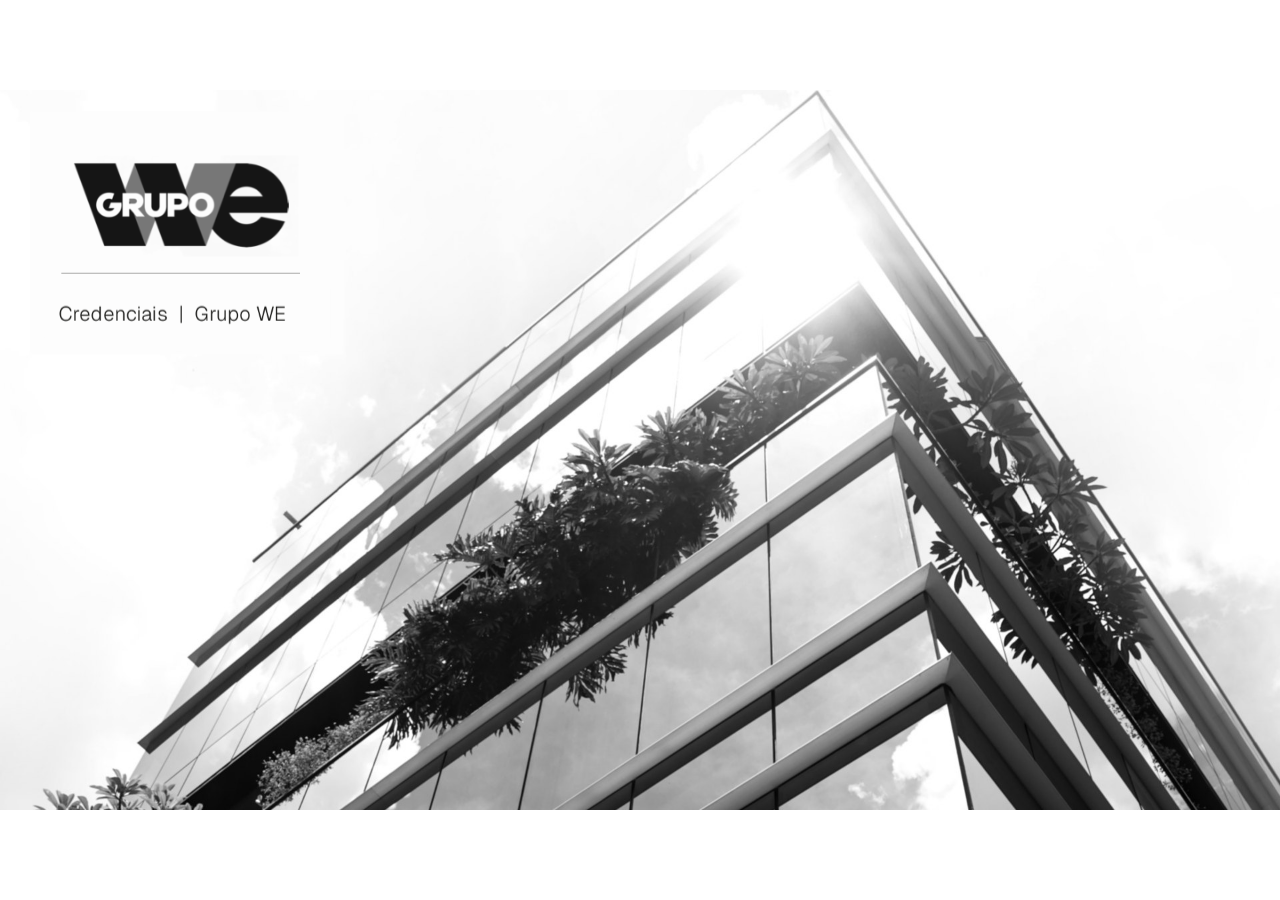
==== commit 20fadddf: "Volta o deck horizontal como experiência no celular, e ajusta o toque A versão vertical saiu da rota" ====
--- a/index.html
+++ b/index.html
@@ -5,7 +5,7 @@
 <meta name="viewport" content="width=device-width,initial-scale=1">
 <title>WT.AG — Credenciais 2026</title>
 <meta name="description" content="Credenciais WT.AG 2026 — Social First Agency. Apresentação de slides.">
-<link rel="stylesheet" href="css/deck.css?v=126">
+<link rel="stylesheet" href="css/deck.css?v=130">
 </head>
 <body>
 
@@ -1363,8 +1363,8 @@
 
 </div><!-- /#viewport -->
 
-<script src="js/deck.js?v=126"></script>
-<script src="js/i18n-dic.js?v=126"></script>
-<script src="js/i18n.js?v=126"></script>
+<script src="js/deck.js?v=130"></script>
+<script src="js/i18n-dic.js?v=130"></script>
+<script src="js/i18n.js?v=130"></script>
 </body>
 </html>
--- a/css/deck.css
+++ b/css/deck.css
@@ -1444,6 +1444,13 @@
   font-size:19px;letter-spacing:.02em;text-transform:uppercase}
 .gire__cx span{font-family:var(--font-sans),system-ui,sans-serif;font-weight:400;
   font-size:14px;line-height:1.5;color:var(--creme-55,rgba(247,249,234,.55))}
+/* Sem uso por ora. A versão vertical (mobile.html) existe no repositório mas
+   saiu do caminho: a experiência no celular voltou a ser este deck em paisagem,
+   até a vertical estar redonda. Para reativar, devolva o <a class="gire__btn">
+   dentro do #gire no index.html. */
+.gire__btn{margin-top:6px;padding:11px 20px;border-radius:999px;text-decoration:none;
+  font-family:var(--font-sans);font-weight:600;font-size:11px;letter-spacing:.12em;
+  text-transform:uppercase;color:var(--preto-wt);background:var(--laranja-wt)}
 .gire__logo{position:absolute;bottom:28px;left:50%;transform:translateX(-50%);
   width:86px;height:auto;opacity:.5}
 @media (prefers-reduced-motion:reduce){ .gire__icone{animation:none} }
@@ -1453,11 +1460,22 @@
    aparelho de toque a área clicável cresce por pseudo-elemento, sem mudar o
    desenho: o ponto continua com 9px, a área de acerto passa a 34px. */
 @media (pointer:coarse){
-  /* O HUD vive FORA do palco, então aqui 34px são 34px de tela. */
+  /* O HUD vive FORA do palco, então aqui os px são px de tela. 44 é o mínimo
+     recomendado para o dedo; os pontinhos estavam em 34. */
   .dot{position:relative}
   .dot::after{content:"";position:absolute;left:50%;top:50%;
-    transform:translate(-50%,-50%);width:34px;height:34px}
-  #ui .hud{gap:14px}
+    transform:translate(-50%,-50%);width:44px;height:44px}
+  #ui .hud{gap:16px}
+
+  /* Os controles do rodapé e do player desenhavam 16 a 30px de altura: bons para
+     mouse, pequenos para dedo. A área de acerto cresce por pseudo-elemento, sem
+     mudar o desenho de nenhum deles. */
+  .btn-sum,.btn-fs,#lb .lb__close,#lb .lb__fs{position:relative}
+  .btn-sum::after,.btn-fs::after,#lb .lb__close::after,#lb .lb__fs::after{
+    content:"";position:absolute;left:50%;top:50%;transform:translate(-50%,-50%);
+    width:max(100%,44px);height:44px}
+  /* a mira do dedo é grossa: mais respiro entre os dois controles do canto */
+  .hint{gap:18px}
 
   /* Dentro do palco a história é outra: tudo é multiplicado por --escala, que no
      celular em paisagem fica em 0,36. Um alvo de 44px viraria 16px de tela. Por
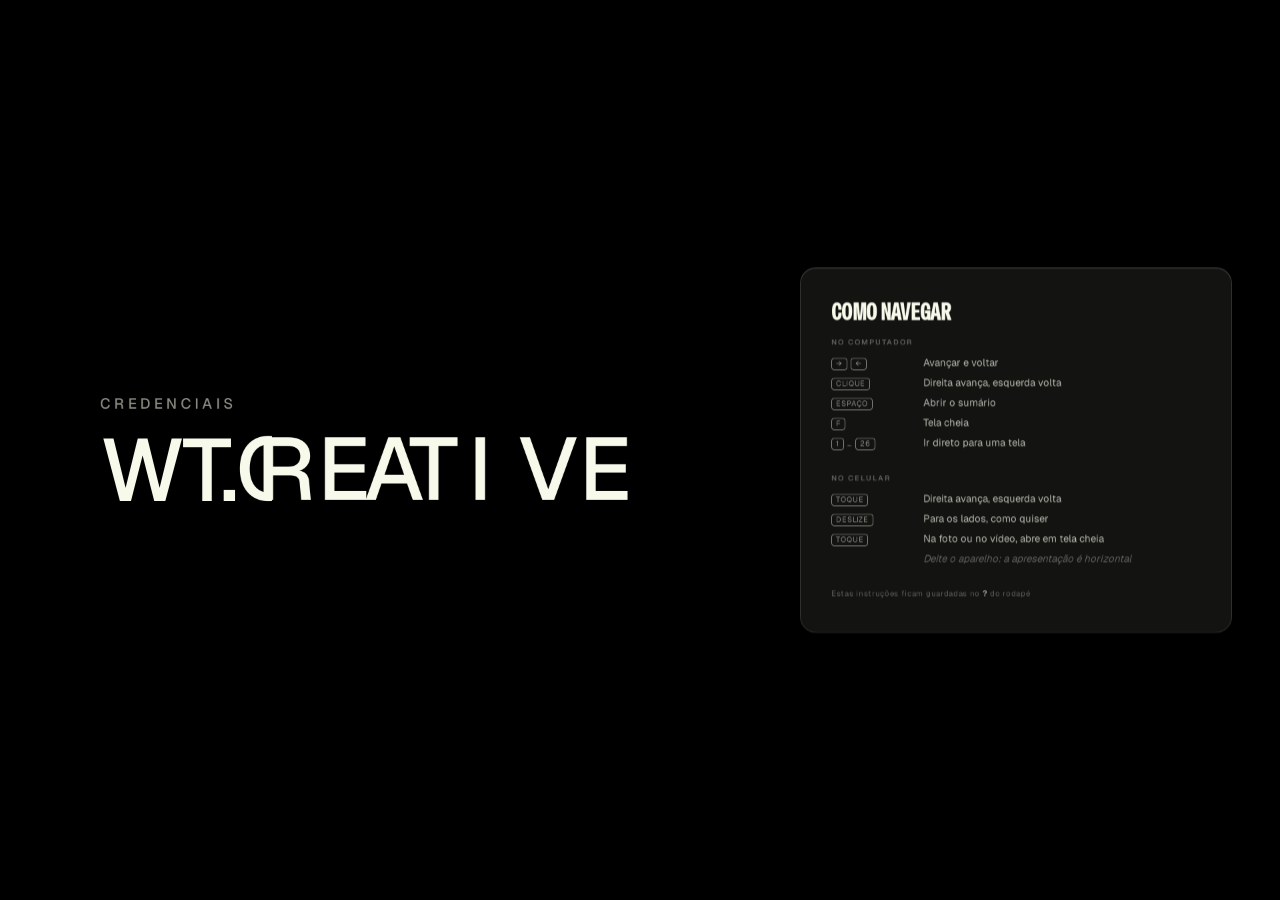
==== commit 5739f3db: "Capa de abertura com a roleta, instruções de navegação e memória de vídeo Capa (nova tela 1) -------" ====
--- a/index.html
+++ b/index.html
@@ -5,7 +5,7 @@
 <meta name="viewport" content="width=device-width,initial-scale=1">
 <title>WT.AG — Credenciais 2026</title>
 <meta name="description" content="Credenciais WT.AG 2026 — Social First Agency. Apresentação de slides.">
-<link rel="stylesheet" href="css/deck.css?v=130">
+<link rel="stylesheet" href="css/deck.css?v=134">
 </head>
 <body>
 
@@ -16,6 +16,46 @@
 <!-- ══════════════════════════════════════════════════════════════════════════
      ATO 1 · GRUPO WE
      ══════════════════════════════════════════════════════════════════════ -->
+
+<!-- 00 ─ Capa WT.AG · logotipo com a roleta + instruções de navegação ─────────
+     A roleta é a mesma do slide "Abertura WT.AG": "WT." fixo e as palavras
+     depois dele trocando com o giro. A diferença é que aqui ela roda UMA vez e
+     assenta no logotipo oficial (data-wordmark-uma-vez), em vez de reiniciar em
+     loop — esta é uma tela de leitura, e algo girando ao lado de um texto de
+     instruções disputa a atenção com ele.
+
+     A caixa de instruções vive AQUI, e não num arquivo à parte, porque é a
+     mesma marcação que o botão "?" do rodapé clona para o painel de consulta:
+     duas cópias do mesmo texto divergiriam na primeira alteração. -->
+<section class="slide capa" data-ato="abertura" data-tom="escuro" data-fundo="#000000" data-titulo="Capa · WT.AG" data-wordmark-uma-vez="1">
+  <div class="capa__tag" data-enter="fade" data-delay="80">Credenciais</div>
+  <div class="capa__word" aria-label="WT.AG"><span class="capa__wt">WT.</span><span class="capa__var"></span></div>
+  <div class="capa__logo" role="img" aria-label="WT.AG">
+    <img class="lgc" style="--d:0ms"   src="assets/logo/wtag-branco-g1.svg" alt="">
+    <img class="lgc" style="--d:110ms" src="assets/logo/wtag-branco-g2.svg" alt="">
+    <img class="lgc" style="--d:220ms" src="assets/logo/wtag-branco-g3.svg" alt="">
+  </div>
+
+  <div class="capa__nav" data-enter="up" data-delay="620">
+    <h2 class="nav__t">Como navegar</h2>
+    <div class="nav__bloco">
+      <div class="nav__lab">No computador</div>
+      <div class="nav__linha"><span class="nav__k"><kbd>&#8594;</kbd><kbd>&#8592;</kbd></span><span class="nav__d">Avançar e voltar</span></div>
+      <div class="nav__linha"><span class="nav__k"><kbd>clique</kbd></span><span class="nav__d">Direita avança, esquerda volta</span></div>
+      <div class="nav__linha"><span class="nav__k"><kbd>espaço</kbd></span><span class="nav__d">Abrir o sumário</span></div>
+      <div class="nav__linha"><span class="nav__k"><kbd>F</kbd></span><span class="nav__d">Tela cheia</span></div>
+      <div class="nav__linha"><span class="nav__k"><kbd>1</kbd>&#8230;<kbd>26</kbd></span><span class="nav__d">Ir direto para uma tela</span></div>
+    </div>
+    <div class="nav__bloco">
+      <div class="nav__lab">No celular</div>
+      <div class="nav__linha"><span class="nav__k"><kbd>toque</kbd></span><span class="nav__d">Direita avança, esquerda volta</span></div>
+      <div class="nav__linha"><span class="nav__k"><kbd>deslize</kbd></span><span class="nav__d">Para os lados, como quiser</span></div>
+      <div class="nav__linha"><span class="nav__k"><kbd>toque</kbd></span><span class="nav__d">Na foto ou no vídeo, abre em tela cheia</span></div>
+      <div class="nav__linha nav__linha--nota"><span class="nav__k"></span><span class="nav__d">Deite o aparelho: a apresentação é horizontal</span></div>
+    </div>
+    <p class="nav__pe">Estas instruções ficam guardadas no <strong>?</strong> do rodapé</p>
+  </div>
+</section>
 
 <!-- 01 ─ Capa Grupo WE -->
 <section class="slide" data-ato="we" data-tom="claro" data-fundo="#FFFFFF" data-titulo="Capa · Grupo WE">
@@ -1232,7 +1272,7 @@
            primeiro hover, e um slide que ninguém encostou não gasta banda.
            O deck.js atribui o src e dá play/pause. -->
       <video class="sede__vid" data-src="assets/video/sede-sao-paulo.mp4" data-t="47.5"
-             muted loop playsinline preload="auto"></video>
+             muted loop playsinline preload="none"></video>
       <span class="sede__grad"></span>
       <span class="sede__leg"><em>São Paulo</em><b>São Paulo</b><i>Rua Quatá, 909 · Vila Olímpia</i></span>
       <span class="sede__tag">Clique para abrir o vídeo</span>
@@ -1245,7 +1285,7 @@
            primeiro hover, e um slide que ninguém encostou não gasta banda.
            O deck.js atribui o src e dá play/pause. -->
       <video class="sede__vid" data-src="assets/video/sede-novo-hamburgo.mp4" data-t="9.4"
-             muted loop playsinline preload="auto"></video>
+             muted loop playsinline preload="none"></video>
       <span class="sede__grad"></span>
       <span class="sede__leg"><em>Rio Grande do Sul</em><b>Novo Hamburgo</b><i>Rua Gen. Daltro Filho, 856 · Hamburgo Velho</i></span>
       <span class="sede__tag">Clique para abrir o vídeo</span>
@@ -1286,6 +1326,7 @@
   </div>
   <div class="hint">
     <button class="btn-sum" type="button" title="Sumário (barra de espaço)">Sumário <kbd>espaço</kbd></button>
+    <button class="btn-ajuda" type="button" title="Como navegar" aria-label="Como navegar">?</button>
     <button class="btn-fs" type="button" title="Tela cheia (F)" aria-label="Tela cheia">
       <svg viewBox="0 0 24 24"><path d="M4 9V4h5M20 9V4h-5M4 15v5h5M20 15v5h-5"/></svg>
     </button>
@@ -1295,13 +1336,24 @@
 <!-- ─────────────────────────────────────────────────────── sumário -->
 <div id="sumario">
   <h2 class="sum__t">Sumário</h2>
-  <p class="sum__sub">Credenciais WT.AG · 2026 · cinco atos, 26 telas</p>
+  <p class="sum__sub">Credenciais WT.AG · 2026 · abertura e cinco atos, 26 telas</p>
   <div class="sum__cols"></div>
   <div class="sum__foot">
     <span><kbd>↑</kbd> <kbd>↓</kbd> navegar</span>
     <span><kbd>Enter</kbd> ir para a tela</span>
     <span><kbd>Esc</kbd> fechar</span>
     <button class="sum__fechar" type="button">Fechar</button>
+  </div>
+</div>
+
+<!-- ───────────────────────────────── como navegar (consulta pelo ? do rodapé)
+     O corpo é clonado da .capa__nav na abertura, sempre. Clonar na abertura e
+     não uma vez só é o que mantém o painel no idioma corrente depois de trocar
+     PT/EN — um clone guardado ficaria congelado no idioma da primeira consulta. -->
+<div id="ajuda">
+  <div class="ajuda__cx">
+    <div class="ajuda__corpo"></div>
+    <button class="ajuda__fechar" type="button">Fechar</button>
   </div>
 </div>
 
@@ -1363,8 +1415,8 @@
 
 </div><!-- /#viewport -->
 
-<script src="js/deck.js?v=130"></script>
-<script src="js/i18n-dic.js?v=130"></script>
-<script src="js/i18n.js?v=130"></script>
+<script src="js/deck.js?v=134"></script>
+<script src="js/i18n-dic.js?v=134"></script>
+<script src="js/i18n.js?v=134"></script>
 </body>
 </html>
--- a/css/deck.css
+++ b/css/deck.css
@@ -1519,3 +1519,135 @@
   .s06__logo .lgc,.s06.mostra-logo .s06__logo .lgc{transform:none !important;transition:none !important}
   #sumario li{transform:none !important}
 }
+
+
+/* ══════════════════════════════════════════════ 00 · capa WT.AG + navegação
+   Geometria medida, não estimada. O logotipo oficial tem viewBox 611,12×155,74
+   — razão 3,924 — e a marca em tipo é Geist 500 com letter-spacing -.034em.
+   Medindo "WT.AG" no canvas: 2,841 × corpo. Com corpo 132px a palavra dá 375,0
+   de largura, e um logotipo de 375 de largura tem 95,6 de altura; a caixa alta
+   do texto no mesmo corpo dá 0,71 × 132 = 93,7. Os dois batem em 2px, e é por
+   isso que a palavra ASSENTA no logotipo em vez de saltar de tamanho ao trocar.
+
+   O corpo 132 é o teto: a palavra mais longa da roleta é "WT.INFLUENCER", 7,325
+   × corpo = 966,9, terminando em 1116,9 — ainda 83px antes da caixa de
+   instruções em 1200. Aumentar o corpo faz a roleta invadir a caixa só na
+   palavra mais longa, o que seria um defeito intermitente e difícil de ver.  */
+.capa{background:#000}
+
+.capa__tag{position:absolute;left:150px;top:calc(462px - 0.145 * 22px);z-index:5;
+  font-family:var(--font-sans);font-weight:500;font-size:22px;line-height:1;
+  letter-spacing:.24em;text-transform:uppercase;color:var(--creme-55)}
+
+.capa__word{position:absolute;left:150px;top:calc(522px - 0.145 * 132px);z-index:5;
+  font-family:var(--font-sans);font-weight:500;font-size:132px;line-height:1;
+  letter-spacing:-.034em;color:var(--creme-wt);white-space:nowrap;
+  opacity:1;transition:opacity 380ms var(--ease),transform 460ms var(--ease)}
+.capa__wt,.capa__var{display:inline-block;vertical-align:baseline}
+.capa__var{position:relative}          /* a roleta precisa de contexto */
+
+.capa__logo{position:absolute;left:150px;top:522px;width:375px;height:95.6px;
+  overflow:hidden;opacity:0;transition:opacity 200ms linear 40ms}
+.capa__logo .lgc{position:absolute;left:0;top:0;width:100%;height:100%;
+  object-fit:contain;object-position:left center;transform:translateY(112%)}
+.capa.mostra-logo .capa__logo{opacity:1}
+.capa.mostra-logo .capa__logo .lgc{transform:none;
+  transition:transform 760ms cubic-bezier(.18,.9,.22,1) var(--d,0ms)}
+.capa.mostra-logo .capa__word{opacity:0;transform:translateY(-26px)}
+
+/* ── caixa de instruções (e o mesmo corpo dentro do painel de consulta) ── */
+.capa__nav{position:absolute;left:1200px;top:266px;width:648px;height:548px;z-index:6;
+  box-sizing:border-box;padding:44px 46px;border-radius:24px;
+  display:flex;flex-direction:column;justify-content:center;
+  background:rgba(247,249,234,.075);
+  border:1px solid rgba(247,249,234,.16);
+  -webkit-backdrop-filter:blur(20px) saturate(1.25);
+  backdrop-filter:blur(20px) saturate(1.25);
+  box-shadow:0 20px 64px rgba(0,0,0,.48),inset 0 1px 0 rgba(247,249,234,.14)}
+
+.nav__t{font-family:var(--font-display);text-transform:uppercase;
+  font-size:34px;line-height:.9;letter-spacing:.01em;
+  color:var(--creme-wt);margin:0 0 22px}
+.nav__bloco + .nav__bloco{margin-top:26px}
+.nav__lab{font-family:var(--font-sans);font-weight:600;font-size:11px;
+  letter-spacing:.18em;text-transform:uppercase;color:var(--creme-35);
+  margin-bottom:14px}
+.nav__linha{display:flex;align-items:baseline;gap:16px;min-height:30px;
+  font-family:var(--font-sans);font-size:15px;line-height:1.35;color:var(--creme-72)}
+.nav__k{flex:0 0 122px;display:flex;align-items:center;gap:5px;
+  font-size:11px;letter-spacing:.08em;text-transform:uppercase;color:var(--creme-55)}
+.nav__k kbd{font:inherit;border:1px solid currentColor;border-radius:4px;
+  padding:2px 6px 3px;line-height:1}
+.nav__linha--nota .nav__d{color:var(--creme-35);font-style:italic}
+.nav__pe{margin:24px 0 0;font-family:var(--font-sans);font-size:11.5px;
+  letter-spacing:.06em;color:var(--creme-35)}
+.nav__pe strong{color:var(--creme-72);font-weight:600}
+
+/* ── botão "?" do rodapé, ao lado do sumário ─────────────────────────────── */
+.btn-ajuda{width:22px;height:22px;display:grid;place-items:center;
+  border:1px solid currentColor;border-radius:50%;
+  font-family:var(--font-sans);font-weight:600;font-size:12px;line-height:1;
+  letter-spacing:0;padding:0}
+
+/* ── painel de consulta ──────────────────────────────────────────────────── */
+#ajuda{position:absolute;inset:0;z-index:62;display:grid;place-items:center;
+  background:rgba(0,0,0,.72);
+  -webkit-backdrop-filter:blur(10px);backdrop-filter:blur(10px);
+  opacity:0;visibility:hidden;
+  transition:opacity 300ms var(--ease),visibility 0s linear 300ms}
+#ajuda.is-abre{opacity:1;visibility:visible;transition-delay:0s}
+.ajuda__cx{position:relative;width:min(640px,86vw);max-height:86vh;overflow:auto;
+  box-sizing:border-box;padding:40px 44px 30px;border-radius:24px;
+  background:rgba(247,249,234,.075);
+  border:1px solid rgba(247,249,234,.16);
+  -webkit-backdrop-filter:blur(20px) saturate(1.25);
+  backdrop-filter:blur(20px) saturate(1.25);
+  box-shadow:0 24px 80px rgba(0,0,0,.6);
+  transform:translateY(14px);transition:transform 300ms var(--ease)}
+#ajuda.is-abre .ajuda__cx{transform:none}
+/* o corpo é clone da capa: aqui ele volta a ser fluxo normal, sem a caixa */
+.ajuda__corpo .capa__nav,
+.ajuda__corpo{position:static;inset:auto;width:auto;height:auto;
+  padding:0;border:0;border-radius:0;background:none;box-shadow:none;
+  -webkit-backdrop-filter:none;backdrop-filter:none;
+  opacity:1 !important;transform:none !important}
+/* o clone traz o data-enter da capa; sem isto ele nasceria invisível, porque a
+   regra de entrada só acende dentro de um slide com .is-played */
+.ajuda__fechar{display:block;margin:26px 0 0 auto;
+  font-family:var(--font-sans);font-weight:500;font-size:11px;
+  letter-spacing:.14em;text-transform:uppercase;color:var(--creme-55);
+  background:none;border:0;padding:6px 2px;cursor:pointer}
+.ajuda__fechar:hover{color:var(--creme-wt)}
+
+@media (prefers-reduced-motion:reduce){
+  .capa__logo .lgc,.capa.mostra-logo .capa__logo .lgc{
+    transform:none !important;transition:none !important}
+}
+
+/* ── a capa no aparelho de toque ───────────────────────────────────────────
+   A caixa de instruções vive DENTRO do palco, e o palco é escalado: num
+   celular em paisagem (740×390 → escala 0,385) os 15px do corpo viram 5,8px
+   reais, o que não se lê. Aqui a composição se inverte de peso — a marca cede
+   espaço e a caixa cresce, chegando a ~9,6px reais.
+
+   O corpo da marca cai para 96px por causa da roleta, não da marca: em 96px a
+   palavra mais longa, "WT.INFLUENCER", mede 703 e termina em 853, antes da
+   caixa em 1008. Em 132px ela terminaria em 1117 e entraria na caixa — um
+   defeito que só apareceria na última palavra do giro.
+   O logotipo acompanha: 2,841 × 96 = 272,7 de largura, e 272,7 / 3,924 = 69,5
+   de altura, que é a mesma conta que casa os dois no tamanho grande.        */
+@media (pointer:coarse){
+  .capa__tag{font-size:30px;letter-spacing:.22em;
+    top:calc(474px - 0.145 * 30px)}
+  .capa__word{font-size:96px;top:calc(536px - 0.145 * 96px)}
+  .capa__logo{top:536px;width:272.7px;height:69.5px}
+
+  .capa__nav{left:1008px;top:140px;width:840px;height:800px;padding:44px 46px}
+  .nav__t{font-size:52px;margin-bottom:28px}
+  .nav__lab{font-size:20px;letter-spacing:.14em;margin-bottom:20px}
+  .nav__bloco + .nav__bloco{margin-top:38px}
+  .nav__linha{font-size:25px;min-height:50px;gap:26px}
+  .nav__k{flex:0 0 200px;font-size:18px;gap:8px}
+  .nav__k kbd{padding:3px 8px 4px;border-radius:5px}
+  .nav__pe{font-size:19px;margin-top:20px}
+}
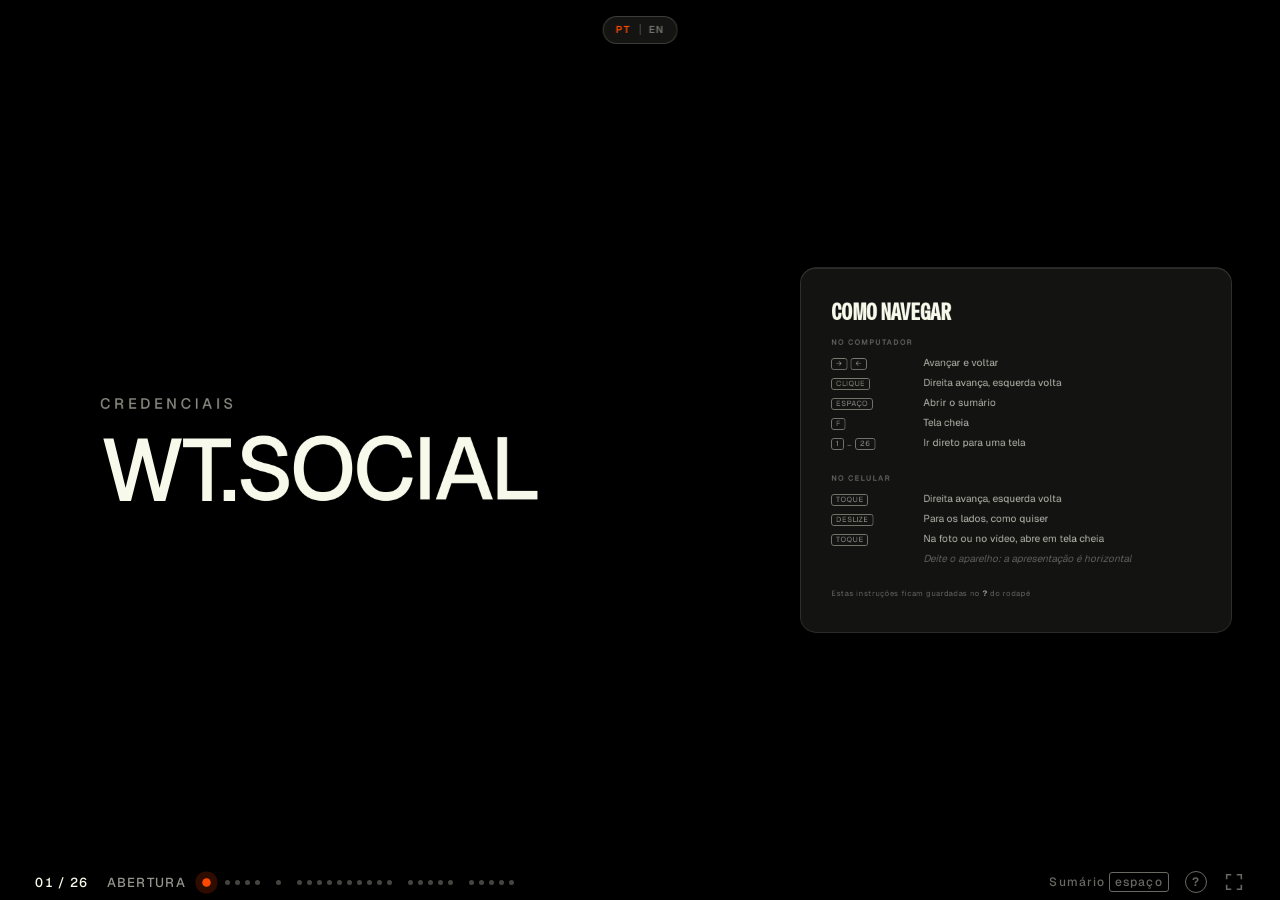
==== commit 3cbad275: "Derruba o pico de memória de 91 para 31 MB no celular O "um problema ocorreu repetidamente" do Safar" ====
--- a/index.html
+++ b/index.html
@@ -5,7 +5,7 @@
 <meta name="viewport" content="width=device-width,initial-scale=1">
 <title>WT.AG — Credenciais 2026</title>
 <meta name="description" content="Credenciais WT.AG 2026 — Social First Agency. Apresentação de slides.">
-<link rel="stylesheet" href="css/deck.css?v=134">
+<link rel="stylesheet" href="css/deck.css?v=137">
 </head>
 <body>
 
@@ -60,7 +60,7 @@
 <!-- 01 ─ Capa Grupo WE -->
 <section class="slide" data-ato="we" data-tom="claro" data-fundo="#FFFFFF" data-titulo="Capa · Grupo WE">
   <div class="abs l-visual" style="inset:0;overflow:hidden" data-enter="iris" data-delay="0">
-    <img class="we-foto" src="assets/img/we/we-capa-fachada.jpg" alt="Fachada do edifício do Grupo WE" data-kb data-delay="0">
+    <img class="we-foto" data-lazy="assets/img/we/we-capa-fachada.jpg" alt="Fachada do edifício do Grupo WE" data-kb data-delay="0">
   </div>
   <div class="abs l-marcas we-capa__logo" data-enter="fade" data-delay="260">
     <img src="assets/logo/grupo-we-claro.png" alt="Grupo WE">
@@ -501,8 +501,8 @@
 <!-- 14 ─ Showreel WT.AG -->
 <section class="slide s14" data-ato="wtag" data-tom="escuro" data-titulo="Showreel WT.AG">
   <div class="abs" style="inset:0" data-enter="fade" data-delay="0">
-    <video class="s14__video" src="assets/video/showreel-wtag.mp4" poster="assets/img/poster-showreel.jpg"
-           preload="metadata" playsinline></video>
+    <video class="s14__video" data-src="assets/video/showreel-wtag.mp4" poster="assets/img/poster-showreel.jpg"
+           preload="none" playsinline></video>
     <button class="play-btn" type="button" aria-label="Reproduzir showreel"></button>
   </div>
   <div class="s14__legenda" data-enter="fade" data-delay="210">Showreel WT.AG · 2026 &nbsp;·&nbsp; clique para reproduzir &nbsp;·&nbsp; F para tela cheia</div>
@@ -1415,8 +1415,8 @@
 
 </div><!-- /#viewport -->
 
-<script src="js/deck.js?v=134"></script>
-<script src="js/i18n-dic.js?v=134"></script>
-<script src="js/i18n.js?v=134"></script>
+<script src="js/deck.js?v=137"></script>
+<script src="js/i18n-dic.js?v=137"></script>
+<script src="js/i18n.js?v=137"></script>
 </body>
 </html>
--- a/css/deck.css
+++ b/css/deck.css
@@ -1559,10 +1559,13 @@
 .capa__nav{position:absolute;left:1200px;top:266px;width:648px;height:548px;z-index:6;
   box-sizing:border-box;padding:44px 46px;border-radius:24px;
   display:flex;flex-direction:column;justify-content:center;
+  /* Sem backdrop-filter, de propósito. O fundo da capa é #000 puro, e desfocar
+     preto sólido devolve preto sólido — era custo de camada composta no iOS com
+     zero efeito na tela. A cor abaixo é o resultado exato que o vidro produzia
+     ali. Foi uma das três camadas que eu introduzi junto com esta tela e que
+     trouxeram de volta o "um problema ocorreu repetidamente" no Safari. */
   background:rgba(247,249,234,.075);
   border:1px solid rgba(247,249,234,.16);
-  -webkit-backdrop-filter:blur(20px) saturate(1.25);
-  backdrop-filter:blur(20px) saturate(1.25);
   box-shadow:0 20px 64px rgba(0,0,0,.48),inset 0 1px 0 rgba(247,249,234,.14)}
 
 .nav__t{font-family:var(--font-display);text-transform:uppercase;
@@ -1590,18 +1593,19 @@
   letter-spacing:0;padding:0}
 
 /* ── painel de consulta ──────────────────────────────────────────────────── */
+/* Nenhum backdrop-filter aqui. Este elemento tem inset:0 e vive no DOM o tempo
+   todo; um desfoque de viewport inteiro permanente é a alocação mais cara que o
+   deck tinha, e no iPhone ela some junto com a aba. O véu escuro sozinho já
+   separa o painel do fundo. */
 #ajuda{position:absolute;inset:0;z-index:62;display:grid;place-items:center;
-  background:rgba(0,0,0,.72);
-  -webkit-backdrop-filter:blur(10px);backdrop-filter:blur(10px);
+  background:rgba(0,0,0,.82);
   opacity:0;visibility:hidden;
   transition:opacity 300ms var(--ease),visibility 0s linear 300ms}
 #ajuda.is-abre{opacity:1;visibility:visible;transition-delay:0s}
 .ajuda__cx{position:relative;width:min(640px,86vw);max-height:86vh;overflow:auto;
   box-sizing:border-box;padding:40px 44px 30px;border-radius:24px;
-  background:rgba(247,249,234,.075);
+  background:rgba(30,31,28,.94);
   border:1px solid rgba(247,249,234,.16);
-  -webkit-backdrop-filter:blur(20px) saturate(1.25);
-  backdrop-filter:blur(20px) saturate(1.25);
   box-shadow:0 24px 80px rgba(0,0,0,.6);
   transform:translateY(14px);transition:transform 300ms var(--ease)}
 #ajuda.is-abre .ajuda__cx{transform:none}
@@ -1651,3 +1655,21 @@
   .nav__k kbd{padding:3px 8px 4px;border-radius:5px}
   .nav__pe{font-size:19px;margin-top:20px}
 }
+
+
+/* ── animação só roda no slide que está na tela ────────────────────────────
+   Onze animações infinitas convivem neste deck: o Ken Burns das fotos, os
+   degradês e a fita de repercussão. Animação em CSS não para porque o elemento
+   está com visibility:hidden — ela continua rodando em todos os 26 slides ao
+   mesmo tempo, e cada elemento animado ganha uma camada composta com backing
+   store própria. Nos cases isso somava fundo + pôster + 3 miniaturas por case.
+   Pausar devolve CPU, GPU e memória de camada, e não muda nada no que se vê:
+   o pedido era a fita rodar em loop SEMPRE QUE ESTIVER NA TELA, e é exatamente
+   o que continua acontecendo. animation-play-state retoma de onde parou, então
+   voltar ao slide não reinicia o movimento. */
+.slide:not(.is-active) .px > img,
+.slide:not(.is-active) .case__fundo img,
+.slide:not(.is-active) .degrade__base,
+.slide:not(.is-active) .degrade__blob,
+.slide:not(.is-active) .reperc__fita,
+.slide:not(.is-active) .reperc--rotativo .reperc__it{animation-play-state:paused}
